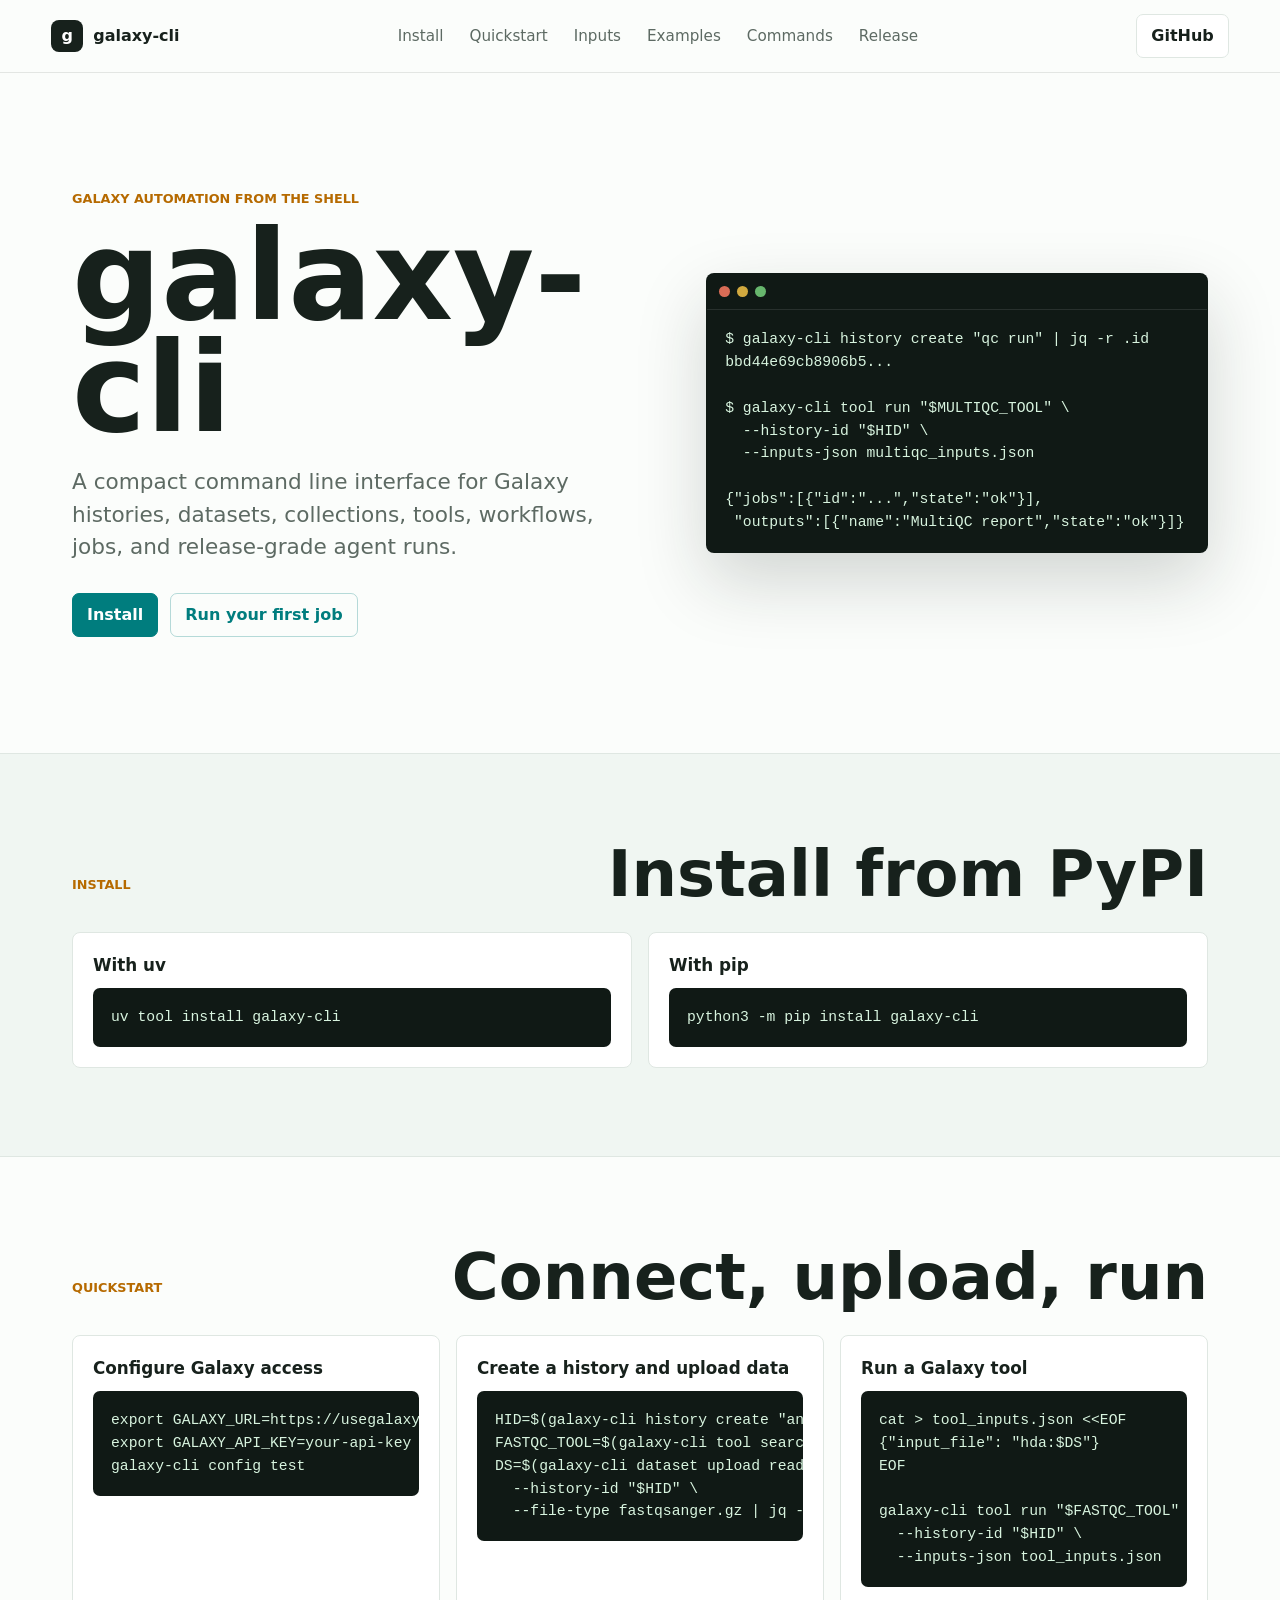
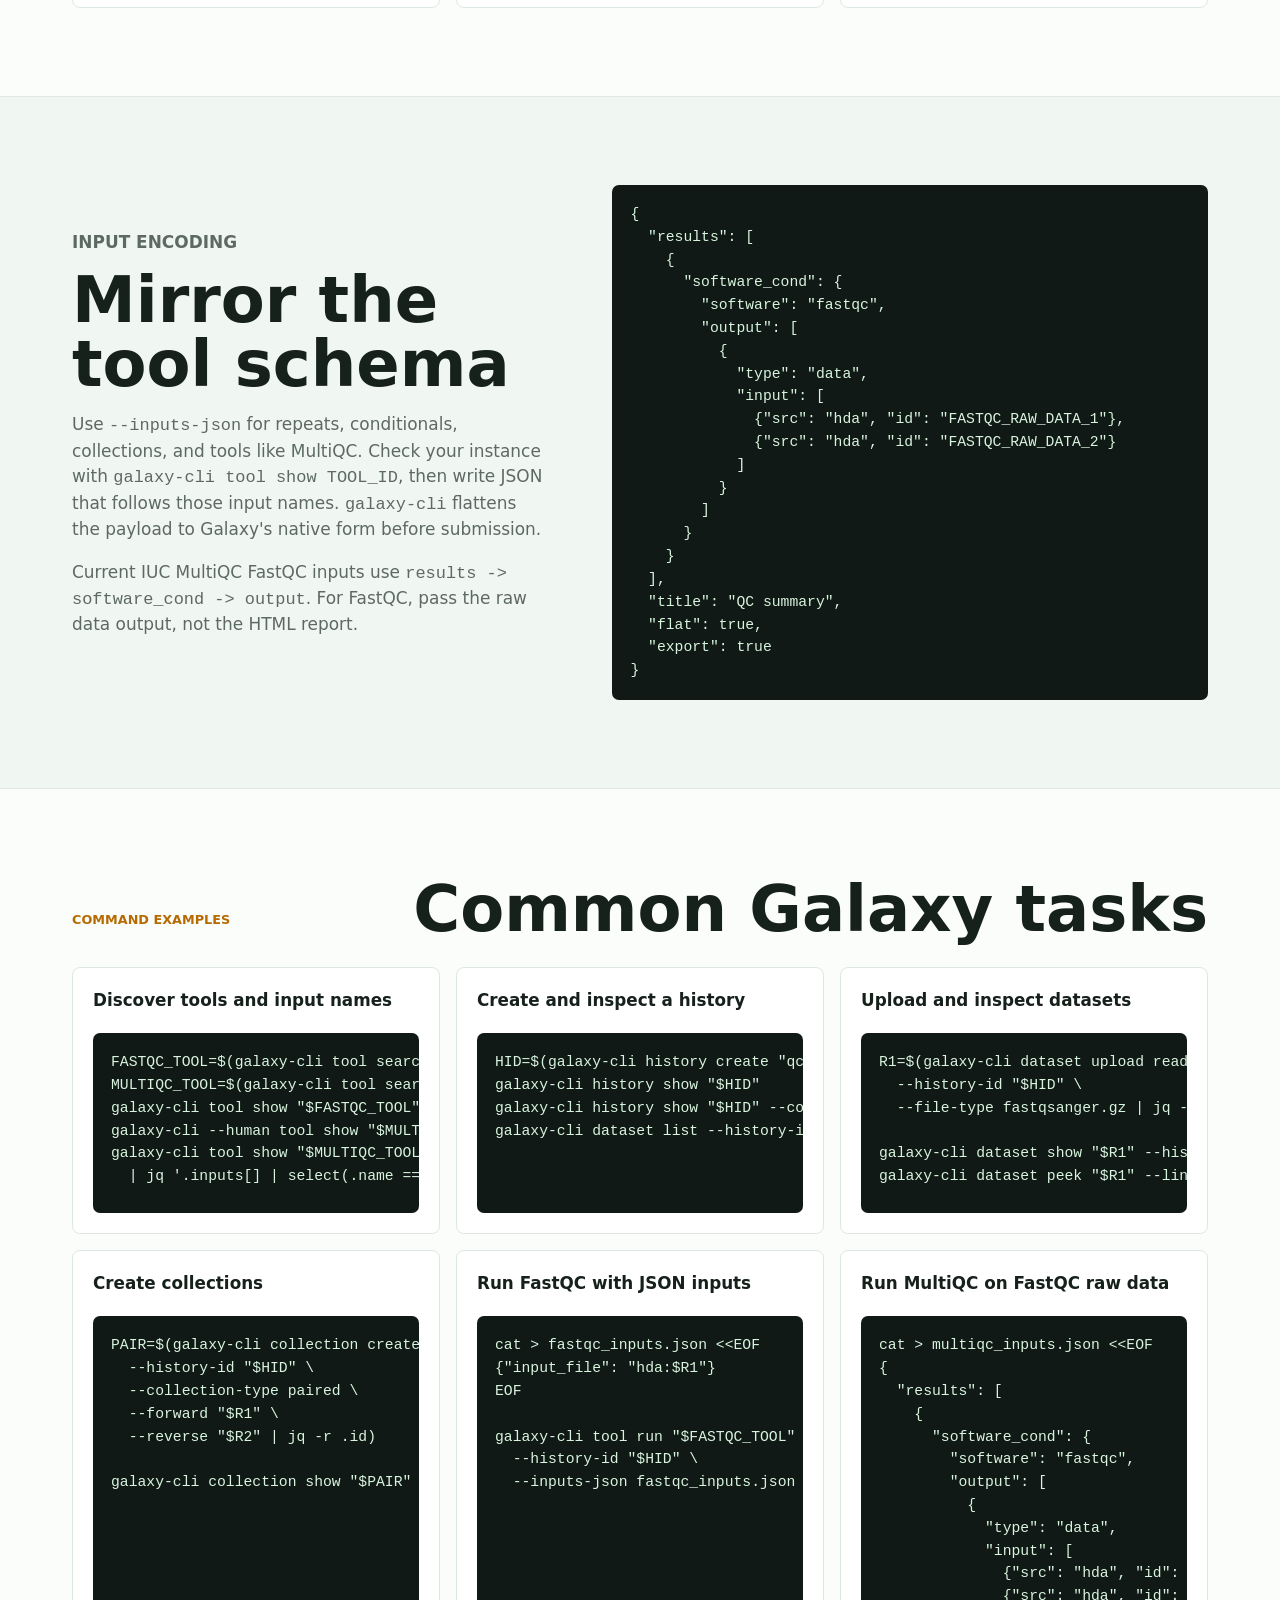
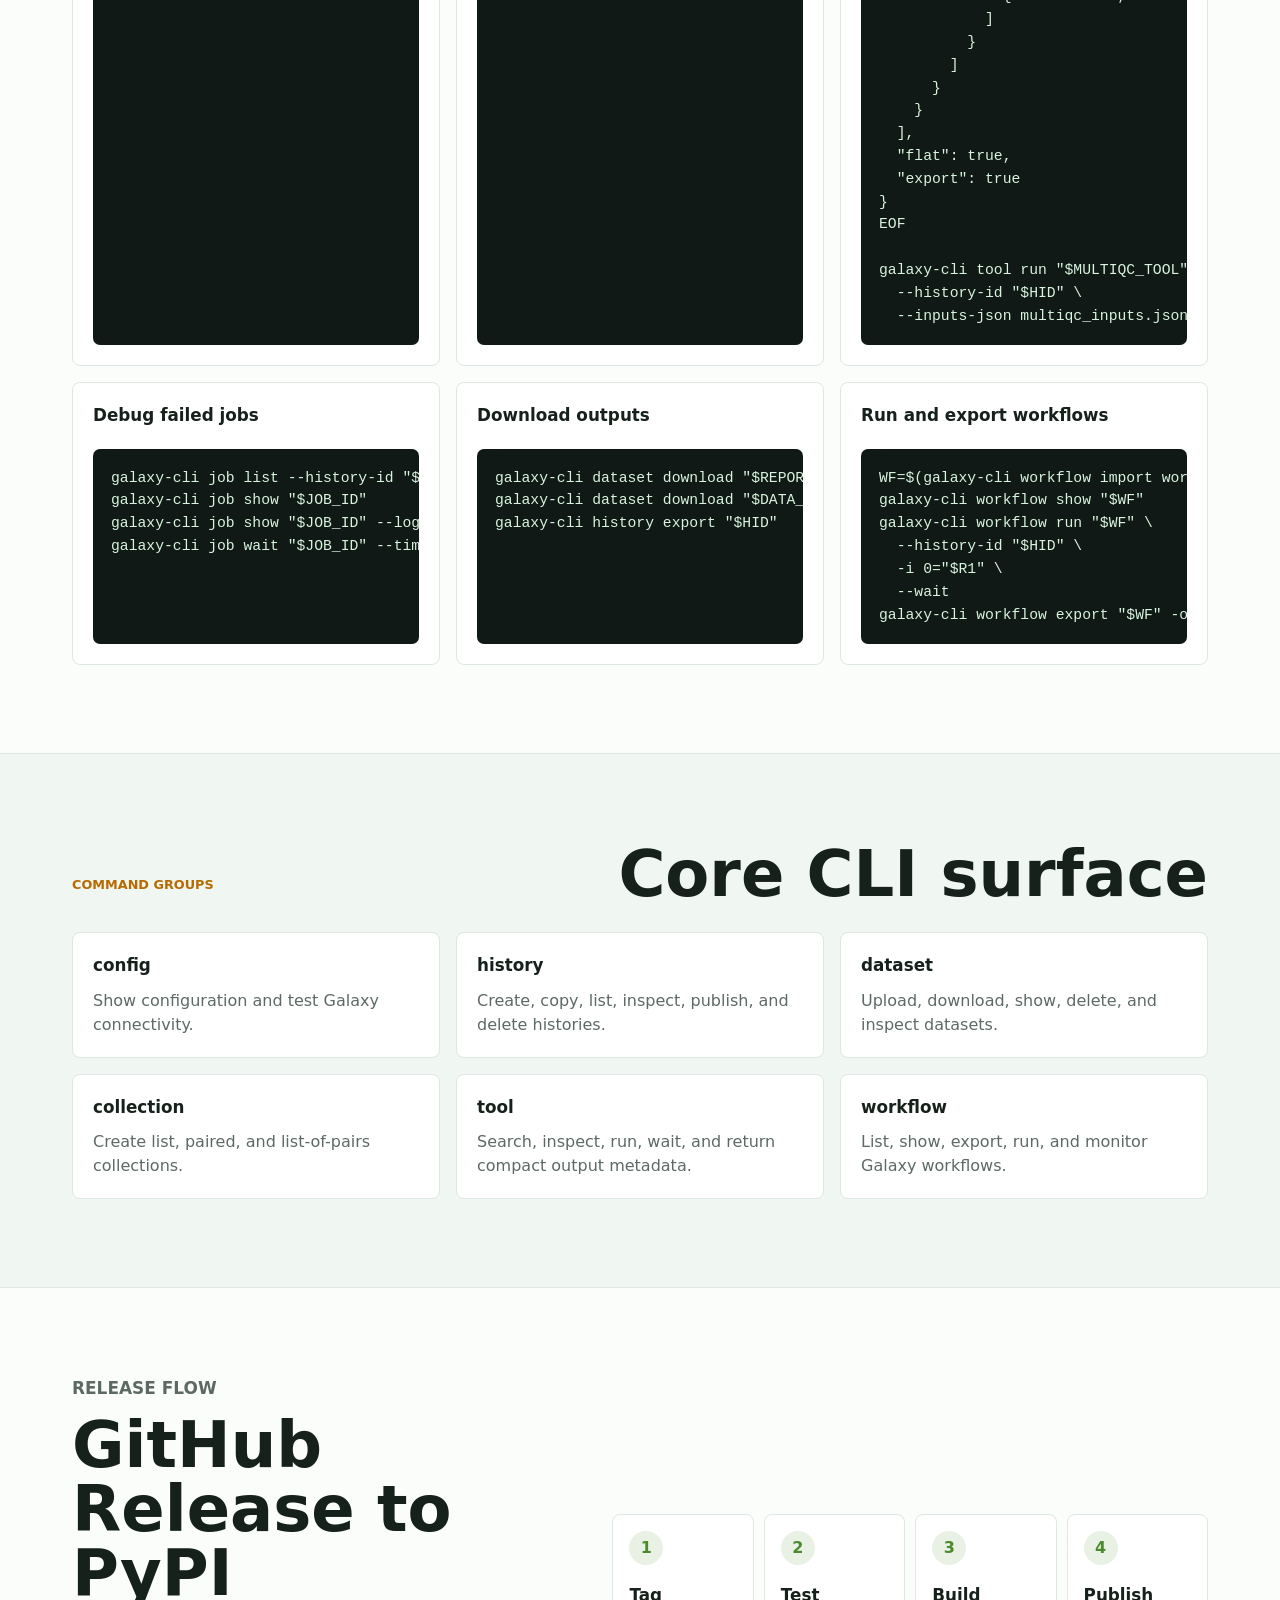
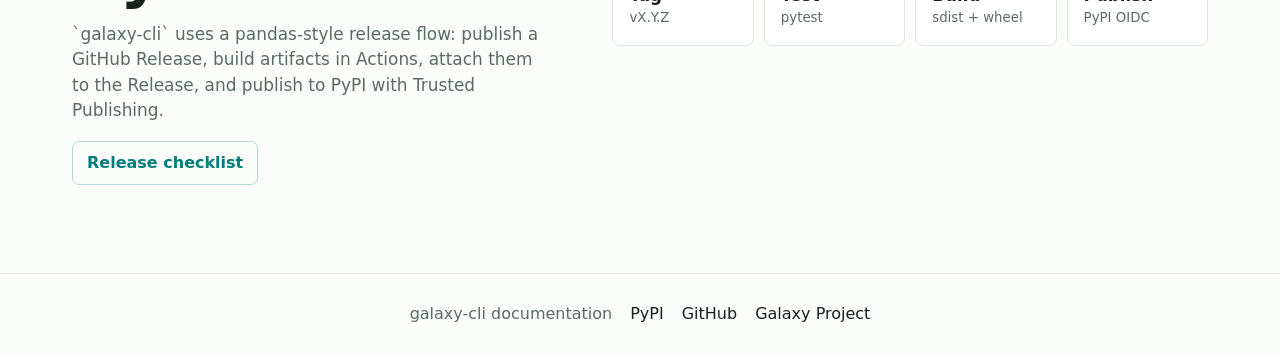
==== docs/index.html @ a47a1e60 "Clarify MultiQC inputs and expand docs examples" ====
<!doctype html>
<html lang="en">
  <head>
    <meta charset="utf-8">
    <meta name="viewport" content="width=device-width, initial-scale=1">
    <meta name="description" content="Documentation for galaxy-cli, an agent-friendly command line interface for Galaxy.">
    <title>galaxy-cli documentation</title>
    <link rel="stylesheet" href="./assets/styles.css">
  </head>
  <body>
    <header class="site-header">
      <a class="brand" href="./" aria-label="galaxy-cli documentation home">
        <span class="brand-mark" aria-hidden="true">g</span>
        <span>galaxy-cli</span>
      </a>
      <nav class="nav" aria-label="Primary navigation">
        <a href="#install">Install</a>
        <a href="#quickstart">Quickstart</a>
        <a href="#inputs">Inputs</a>
        <a href="#examples">Examples</a>
        <a href="#commands">Commands</a>
        <a href="#release">Release</a>
      </nav>
      <a class="button ghost" href="https://github.com/qchiujunhao/galaxy-cli">GitHub</a>
    </header>

    <main>
      <section class="hero">
        <div class="hero-copy">
          <p class="eyebrow">Galaxy automation from the shell</p>
          <h1>galaxy-cli</h1>
          <p class="lede">
            A compact command line interface for Galaxy histories, datasets,
            collections, tools, workflows, jobs, and release-grade agent runs.
          </p>
          <div class="actions">
            <a class="button primary" href="#install">Install</a>
            <a class="button secondary" href="#quickstart">Run your first job</a>
          </div>
        </div>

        <figure class="terminal" aria-label="Terminal showing a galaxy-cli tool run">
          <div class="terminal-bar">
            <span></span><span></span><span></span>
          </div>
          <pre><code>$ galaxy-cli history create "qc run" | jq -r .id
bbd44e69cb8906b5...

$ galaxy-cli tool run "$MULTIQC_TOOL" \
  --history-id "$HID" \
  --inputs-json multiqc_inputs.json

{"jobs":[{"id":"...","state":"ok"}],
 "outputs":[{"name":"MultiQC report","state":"ok"}]}</code></pre>
        </figure>
      </section>

      <section class="band" id="install">
        <div class="section-heading">
          <p class="eyebrow">Install</p>
          <h2>Install from PyPI</h2>
        </div>
        <div class="code-grid">
          <div>
            <h3>With uv</h3>
            <pre><code>uv tool install galaxy-cli</code></pre>
          </div>
          <div>
            <h3>With pip</h3>
            <pre><code>python3 -m pip install galaxy-cli</code></pre>
          </div>
        </div>
      </section>

      <section class="band" id="quickstart">
        <div class="section-heading">
          <p class="eyebrow">Quickstart</p>
          <h2>Connect, upload, run</h2>
        </div>
        <ol class="steps">
          <li>
            <h3>Configure Galaxy access</h3>
            <pre><code>export GALAXY_URL=https://usegalaxy.org
export GALAXY_API_KEY=your-api-key
galaxy-cli config test</code></pre>
          </li>
          <li>
            <h3>Create a history and upload data</h3>
            <pre><code>HID=$(galaxy-cli history create "analysis" | jq -r .id)
FASTQC_TOOL=$(galaxy-cli tool search fastqc | jq -r '.[0].id')
DS=$(galaxy-cli dataset upload reads.fastq.gz \
  --history-id "$HID" \
  --file-type fastqsanger.gz | jq -r .id)</code></pre>
          </li>
          <li>
            <h3>Run a Galaxy tool</h3>
            <pre><code>cat &gt; tool_inputs.json &lt;&lt;EOF
{"input_file": "hda:$DS"}
EOF

galaxy-cli tool run "$FASTQC_TOOL" \
  --history-id "$HID" \
  --inputs-json tool_inputs.json</code></pre>
          </li>
        </ol>
      </section>

      <section class="band split" id="inputs">
        <div>
          <p class="eyebrow">Input encoding</p>
          <h2>Mirror the tool schema</h2>
          <p>
            Use <code>--inputs-json</code> for repeats, conditionals,
            collections, and tools like MultiQC. Check your instance with
            <code>galaxy-cli tool show TOOL_ID</code>, then write JSON that
            follows those input names. <code>galaxy-cli</code> flattens the
            payload to Galaxy's native form before submission.
          </p>
          <p>
            Current IUC MultiQC FastQC inputs use
            <code>results -> software_cond -> output</code>. For FastQC, pass
            the raw data output, not the HTML report.
          </p>
        </div>
        <pre><code>{
  "results": [
    {
      "software_cond": {
        "software": "fastqc",
        "output": [
          {
            "type": "data",
            "input": [
              {"src": "hda", "id": "FASTQC_RAW_DATA_1"},
              {"src": "hda", "id": "FASTQC_RAW_DATA_2"}
            ]
          }
        ]
      }
    }
  ],
  "title": "QC summary",
  "flat": true,
  "export": true
}</code></pre>
      </section>

      <section class="band" id="examples">
        <div class="section-heading">
          <p class="eyebrow">Command examples</p>
          <h2>Common Galaxy tasks</h2>
        </div>
        <div class="examples-grid">
          <article>
            <h3>Discover tools and input names</h3>
            <pre><code>FASTQC_TOOL=$(galaxy-cli tool search fastqc | jq -r '.[0].id')
MULTIQC_TOOL=$(galaxy-cli tool search multiqc | jq -r '.[0].id')
galaxy-cli tool show "$FASTQC_TOOL"
galaxy-cli --human tool show "$MULTIQC_TOOL"
galaxy-cli tool show "$MULTIQC_TOOL" \
  | jq '.inputs[] | select(.name == "results")'</code></pre>
          </article>
          <article>
            <h3>Create and inspect a history</h3>
            <pre><code>HID=$(galaxy-cli history create "qc $(date +%F)" | jq -r .id)
galaxy-cli history show "$HID"
galaxy-cli history show "$HID" --contents
galaxy-cli dataset list --history-id "$HID"</code></pre>
          </article>
          <article>
            <h3>Upload and inspect datasets</h3>
            <pre><code>R1=$(galaxy-cli dataset upload reads_R1.fastq.gz \
  --history-id "$HID" \
  --file-type fastqsanger.gz | jq -r .id)

galaxy-cli dataset show "$R1" --history-id "$HID"
galaxy-cli dataset peek "$R1" --lines 5</code></pre>
          </article>
          <article>
            <h3>Create collections</h3>
            <pre><code>PAIR=$(galaxy-cli collection create sampleA \
  --history-id "$HID" \
  --collection-type paired \
  --forward "$R1" \
  --reverse "$R2" | jq -r .id)

galaxy-cli collection show "$PAIR"</code></pre>
          </article>
          <article>
            <h3>Run FastQC with JSON inputs</h3>
            <pre><code>cat &gt; fastqc_inputs.json &lt;&lt;EOF
{"input_file": "hda:$R1"}
EOF

galaxy-cli tool run "$FASTQC_TOOL" \
  --history-id "$HID" \
  --inputs-json fastqc_inputs.json</code></pre>
          </article>
          <article>
            <h3>Run MultiQC on FastQC raw data</h3>
            <pre><code>cat &gt; multiqc_inputs.json &lt;&lt;EOF
{
  "results": [
    {
      "software_cond": {
        "software": "fastqc",
        "output": [
          {
            "type": "data",
            "input": [
              {"src": "hda", "id": "$FASTQC_DATA_1"},
              {"src": "hda", "id": "$FASTQC_DATA_2"}
            ]
          }
        ]
      }
    }
  ],
  "flat": true,
  "export": true
}
EOF

galaxy-cli tool run "$MULTIQC_TOOL" \
  --history-id "$HID" \
  --inputs-json multiqc_inputs.json</code></pre>
          </article>
          <article>
            <h3>Debug failed jobs</h3>
            <pre><code>galaxy-cli job list --history-id "$HID" --state error
galaxy-cli job show "$JOB_ID"
galaxy-cli job show "$JOB_ID" --logs
galaxy-cli job wait "$JOB_ID" --timeout 1800</code></pre>
          </article>
          <article>
            <h3>Download outputs</h3>
            <pre><code>galaxy-cli dataset download "$REPORT_ID" multiqc_report.html
galaxy-cli dataset download "$DATA_ZIP_ID" multiqc_data.zip
galaxy-cli history export "$HID"</code></pre>
          </article>
          <article>
            <h3>Run and export workflows</h3>
            <pre><code>WF=$(galaxy-cli workflow import workflow.ga | jq -r .id)
galaxy-cli workflow show "$WF"
galaxy-cli workflow run "$WF" \
  --history-id "$HID" \
  -i 0="$R1" \
  --wait
galaxy-cli workflow export "$WF" -o workflow.ga</code></pre>
          </article>
        </div>
      </section>

      <section class="band" id="commands">
        <div class="section-heading">
          <p class="eyebrow">Command groups</p>
          <h2>Core CLI surface</h2>
        </div>
        <div class="command-grid">
          <article>
            <h3>config</h3>
            <p>Show configuration and test Galaxy connectivity.</p>
          </article>
          <article>
            <h3>history</h3>
            <p>Create, copy, list, inspect, publish, and delete histories.</p>
          </article>
          <article>
            <h3>dataset</h3>
            <p>Upload, download, show, delete, and inspect datasets.</p>
          </article>
          <article>
            <h3>collection</h3>
            <p>Create list, paired, and list-of-pairs collections.</p>
          </article>
          <article>
            <h3>tool</h3>
            <p>Search, inspect, run, wait, and return compact output metadata.</p>
          </article>
          <article>
            <h3>workflow</h3>
            <p>List, show, export, run, and monitor Galaxy workflows.</p>
          </article>
        </div>
      </section>

      <section class="band split" id="release">
        <div>
          <p class="eyebrow">Release flow</p>
          <h2>GitHub Release to PyPI</h2>
          <p>
            `galaxy-cli` uses a pandas-style release flow: publish a GitHub
            Release, build artifacts in Actions, attach them to the Release,
            and publish to PyPI with Trusted Publishing.
          </p>
          <a class="button secondary" href="https://github.com/qchiujunhao/galaxy-cli/blob/main/RELEASE.md">Release checklist</a>
        </div>
        <div class="pipeline" aria-label="Release pipeline">
          <div><span>1</span><strong>Tag</strong><small>vX.Y.Z</small></div>
          <div><span>2</span><strong>Test</strong><small>pytest</small></div>
          <div><span>3</span><strong>Build</strong><small>sdist + wheel</small></div>
          <div><span>4</span><strong>Publish</strong><small>PyPI OIDC</small></div>
        </div>
      </section>
    </main>

    <footer class="site-footer">
      <span>galaxy-cli documentation</span>
      <a href="https://pypi.org/project/galaxy-cli/">PyPI</a>
      <a href="https://github.com/qchiujunhao/galaxy-cli">GitHub</a>
      <a href="https://galaxyproject.org/">Galaxy Project</a>
    </footer>
  </body>
</html>
---- docs/assets/styles.css ----
:root {
  color-scheme: light;
  --ink: #17211c;
  --muted: #5d6a63;
  --line: #dfe7e2;
  --paper: #fbfdfb;
  --band: #f0f6f2;
  --teal: #007d7e;
  --green: #4c8a2f;
  --amber: #b66a00;
  --code: #101915;
}

* {
  box-sizing: border-box;
}

html {
  scroll-behavior: smooth;
}

body {
  margin: 0;
  background: var(--paper);
  color: var(--ink);
  font-family: ui-sans-serif, system-ui, -apple-system, BlinkMacSystemFont, "Segoe UI", sans-serif;
  line-height: 1.5;
}

a {
  color: inherit;
}

.site-header {
  position: sticky;
  top: 0;
  z-index: 10;
  display: flex;
  align-items: center;
  gap: 24px;
  padding: 14px clamp(18px, 4vw, 56px);
  border-bottom: 1px solid rgba(23, 33, 28, 0.1);
  background: rgba(251, 253, 251, 0.94);
  backdrop-filter: blur(12px);
}

.brand {
  display: inline-flex;
  align-items: center;
  gap: 10px;
  font-weight: 750;
  text-decoration: none;
}

.brand-mark {
  display: grid;
  width: 32px;
  height: 32px;
  place-items: center;
  border-radius: 8px;
  background: var(--ink);
  color: #ffffff;
  font-weight: 800;
}

.nav {
  display: flex;
  flex: 1;
  justify-content: center;
  gap: 6px;
}

.nav a {
  padding: 8px 10px;
  border-radius: 6px;
  color: var(--muted);
  font-size: 0.95rem;
  text-decoration: none;
}

.nav a:hover {
  background: var(--band);
  color: var(--ink);
}

.button {
  display: inline-flex;
  min-height: 40px;
  align-items: center;
  justify-content: center;
  padding: 9px 14px;
  border: 1px solid var(--line);
  border-radius: 7px;
  font-weight: 700;
  text-decoration: none;
}

.button.primary {
  border-color: var(--teal);
  background: var(--teal);
  color: #ffffff;
}

.button.secondary {
  border-color: rgba(0, 125, 126, 0.28);
  color: var(--teal);
}

.button.ghost {
  background: #ffffff;
}

.hero {
  display: grid;
  grid-template-columns: minmax(0, 1fr) minmax(360px, 0.88fr);
  gap: clamp(28px, 5vw, 72px);
  min-height: min(680px, calc(100vh - 64px));
  align-items: center;
  padding: clamp(48px, 8vw, 108px) clamp(18px, 6vw, 72px);
}

.hero-copy {
  max-width: 760px;
}

.eyebrow {
  margin: 0 0 12px;
  color: var(--amber);
  font-size: 0.8rem;
  font-weight: 800;
  letter-spacing: 0;
  text-transform: uppercase;
}

h1,
h2,
h3,
p {
  overflow-wrap: anywhere;
}

h1 {
  margin: 0;
  font-size: clamp(3.6rem, 12vw, 7.8rem);
  line-height: 0.9;
  letter-spacing: 0;
}

h2 {
  margin: 0;
  font-size: clamp(2rem, 5vw, 4rem);
  line-height: 1;
  letter-spacing: 0;
}

h3 {
  margin: 0 0 10px;
  font-size: 1.05rem;
}

.lede {
  max-width: 660px;
  margin: 22px 0 0;
  color: var(--muted);
  font-size: clamp(1.08rem, 2vw, 1.35rem);
}

.actions {
  display: flex;
  flex-wrap: wrap;
  gap: 12px;
  margin-top: 30px;
}

.terminal {
  margin: 0;
  overflow: hidden;
  border: 1px solid rgba(16, 25, 21, 0.18);
  border-radius: 8px;
  background: var(--code);
  box-shadow: 0 28px 70px rgba(23, 33, 28, 0.18);
}

.terminal-bar {
  display: flex;
  gap: 7px;
  padding: 12px;
  border-bottom: 1px solid rgba(255, 255, 255, 0.1);
}

.terminal-bar span {
  width: 11px;
  height: 11px;
  border-radius: 999px;
  background: #d96c56;
}

.terminal-bar span:nth-child(2) {
  background: #d2a93f;
}

.terminal-bar span:nth-child(3) {
  background: #67b66d;
}

pre {
  margin: 0;
  overflow-x: auto;
  padding: 18px;
  background: var(--code);
  color: #d8f4df;
  font-size: 0.92rem;
  line-height: 1.55;
}

code {
  font-family: ui-monospace, SFMono-Regular, Menlo, Consolas, monospace;
}

.band {
  padding: clamp(50px, 7vw, 88px) clamp(18px, 6vw, 72px);
  border-top: 1px solid var(--line);
}

.band:nth-of-type(even) {
  background: var(--band);
}

.section-heading {
  display: flex;
  align-items: end;
  justify-content: space-between;
  gap: 24px;
  margin-bottom: 26px;
}

.code-grid,
.command-grid,
.examples-grid {
  display: grid;
  grid-template-columns: repeat(2, minmax(0, 1fr));
  gap: 16px;
}

.code-grid > div,
.command-grid article,
.examples-grid article,
.steps li {
  border: 1px solid var(--line);
  border-radius: 8px;
  background: #ffffff;
  padding: 20px;
}

.steps {
  display: grid;
  grid-template-columns: repeat(3, minmax(0, 1fr));
  gap: 16px;
  margin: 0;
  padding: 0;
  list-style: none;
}

.steps pre,
.code-grid pre,
.examples-grid pre,
.split pre {
  border-radius: 7px;
}

.split {
  display: grid;
  grid-template-columns: minmax(0, 0.8fr) minmax(360px, 1fr);
  gap: clamp(24px, 5vw, 64px);
  align-items: center;
}

.split p {
  max-width: 560px;
  color: var(--muted);
  font-size: 1.06rem;
}

.command-grid {
  grid-template-columns: repeat(3, minmax(0, 1fr));
}

.command-grid p {
  margin: 0;
  color: var(--muted);
}

.examples-grid {
  grid-template-columns: repeat(3, minmax(0, 1fr));
}

.examples-grid article {
  display: flex;
  min-width: 0;
  flex-direction: column;
  gap: 10px;
}

.examples-grid pre {
  flex: 1;
  min-height: 180px;
}

.pipeline {
  display: grid;
  grid-template-columns: repeat(4, minmax(0, 1fr));
  gap: 10px;
}

.pipeline div {
  min-height: 132px;
  border: 1px solid var(--line);
  border-radius: 8px;
  background: #ffffff;
  padding: 16px;
}

.pipeline span {
  display: grid;
  width: 34px;
  height: 34px;
  place-items: center;
  border-radius: 999px;
  background: rgba(76, 138, 47, 0.12);
  color: var(--green);
  font-weight: 800;
}

.pipeline strong,
.pipeline small {
  display: block;
}

.pipeline strong {
  margin-top: 18px;
  font-size: 1.05rem;
}

.pipeline small {
  color: var(--muted);
}

.site-footer {
  display: flex;
  flex-wrap: wrap;
  gap: 18px;
  justify-content: center;
  padding: 28px clamp(18px, 6vw, 72px);
  border-top: 1px solid var(--line);
  color: var(--muted);
}

.site-footer a {
  color: var(--ink);
  text-decoration: none;
}

.not-found {
  display: grid;
  min-height: 100vh;
  place-content: center;
  padding: 24px;
  text-align: center;
}

.not-found h1 {
  font-size: clamp(2.5rem, 8vw, 5rem);
}

@media (max-width: 920px) {
  .site-header {
    align-items: flex-start;
    flex-direction: column;
    gap: 12px;
  }

  .nav {
    justify-content: flex-start;
    flex-wrap: wrap;
  }

  .hero,
  .split,
  .steps,
  .command-grid,
  .examples-grid,
  .pipeline {
    grid-template-columns: 1fr;
  }

  .code-grid {
    grid-template-columns: 1fr;
  }

  .hero {
    min-height: auto;
  }
}

@media (max-width: 520px) {
  .site-header {
    position: static;
  }

  h1 {
    font-size: 3.35rem;
  }

  pre {
    font-size: 0.82rem;
  }
}
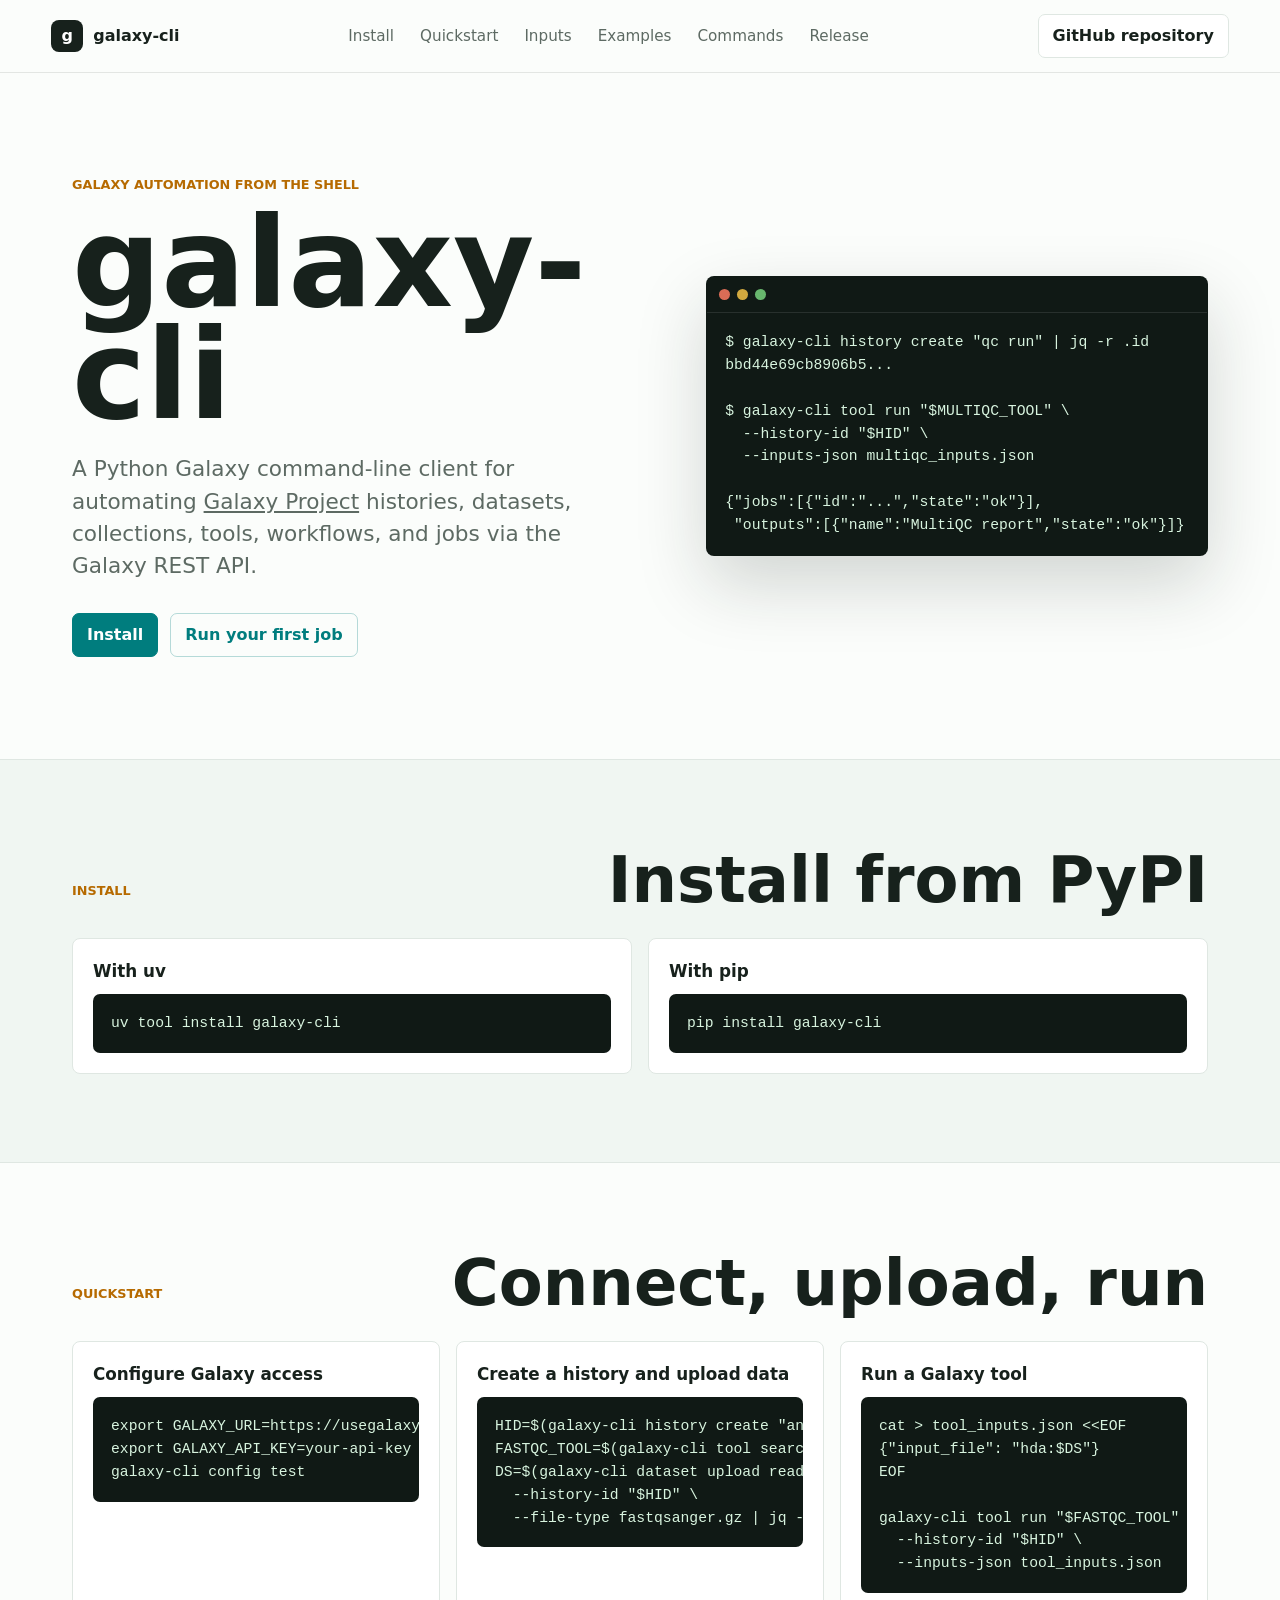
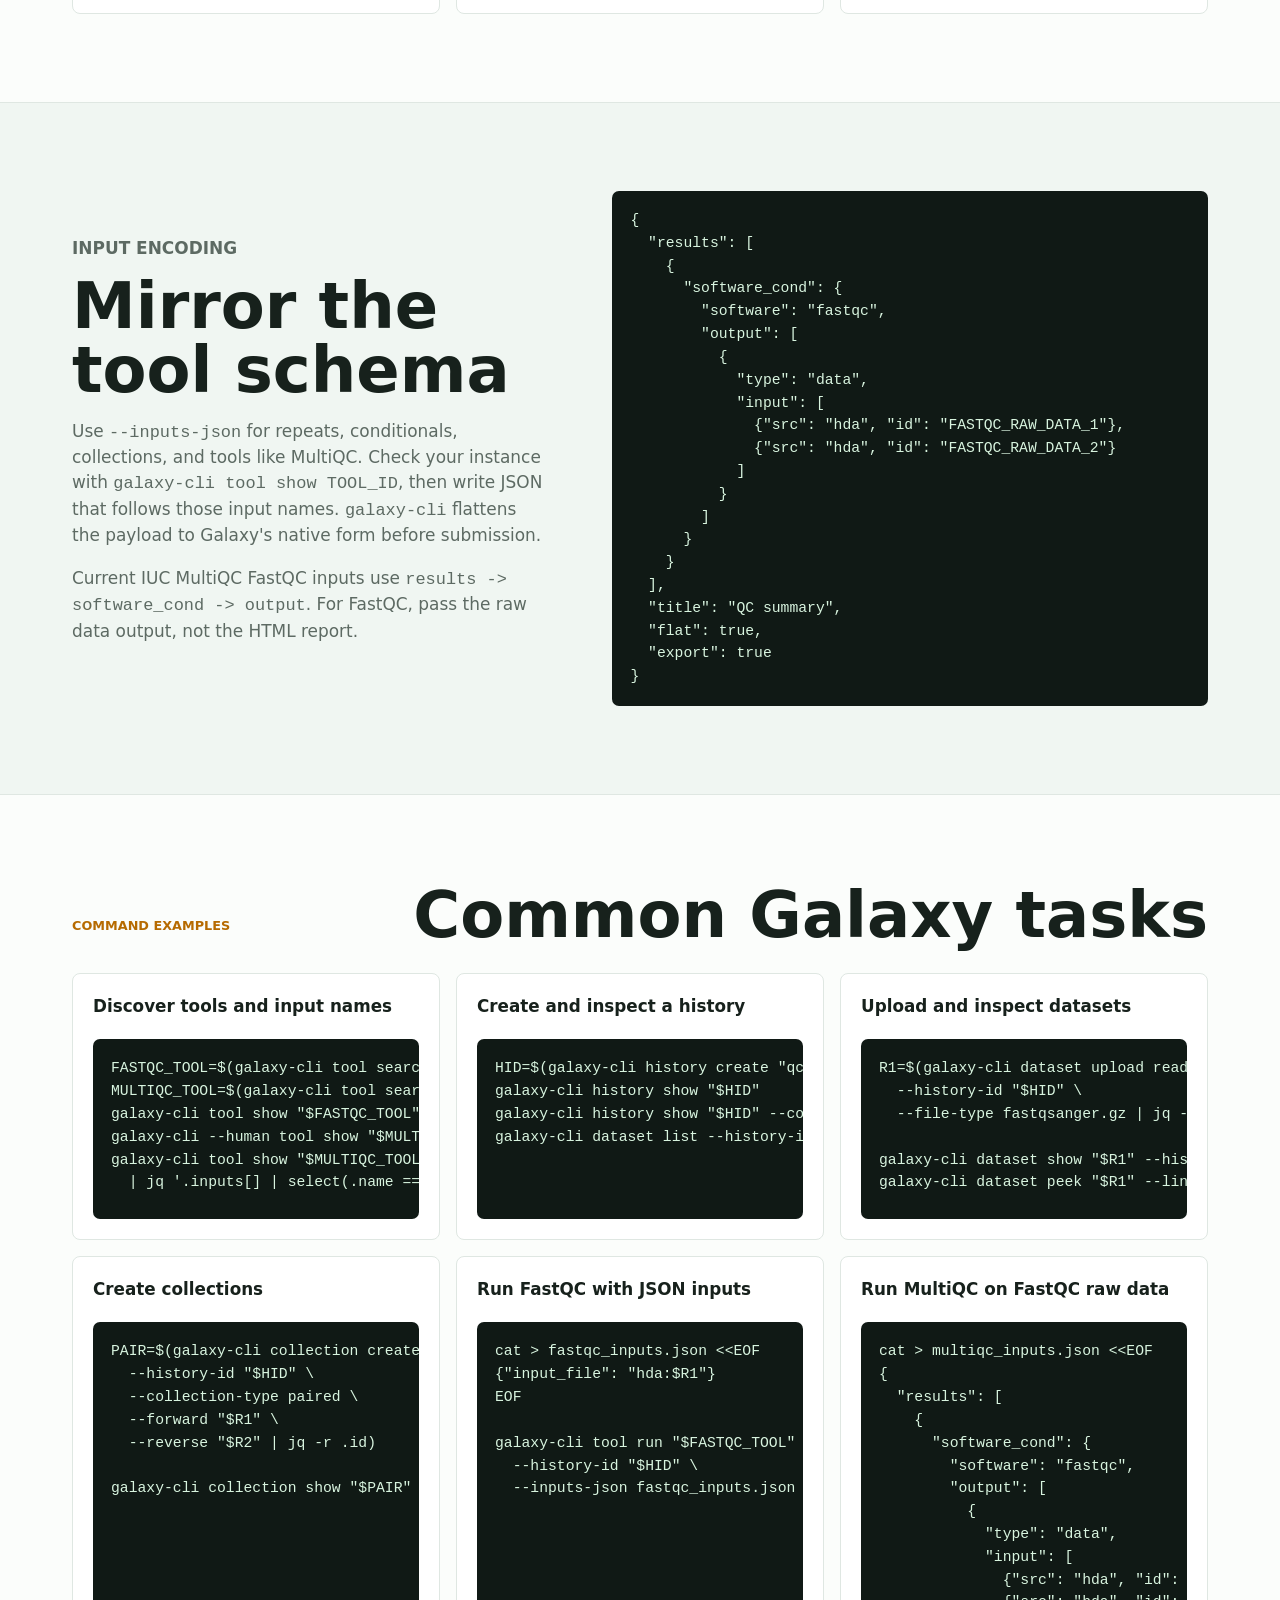
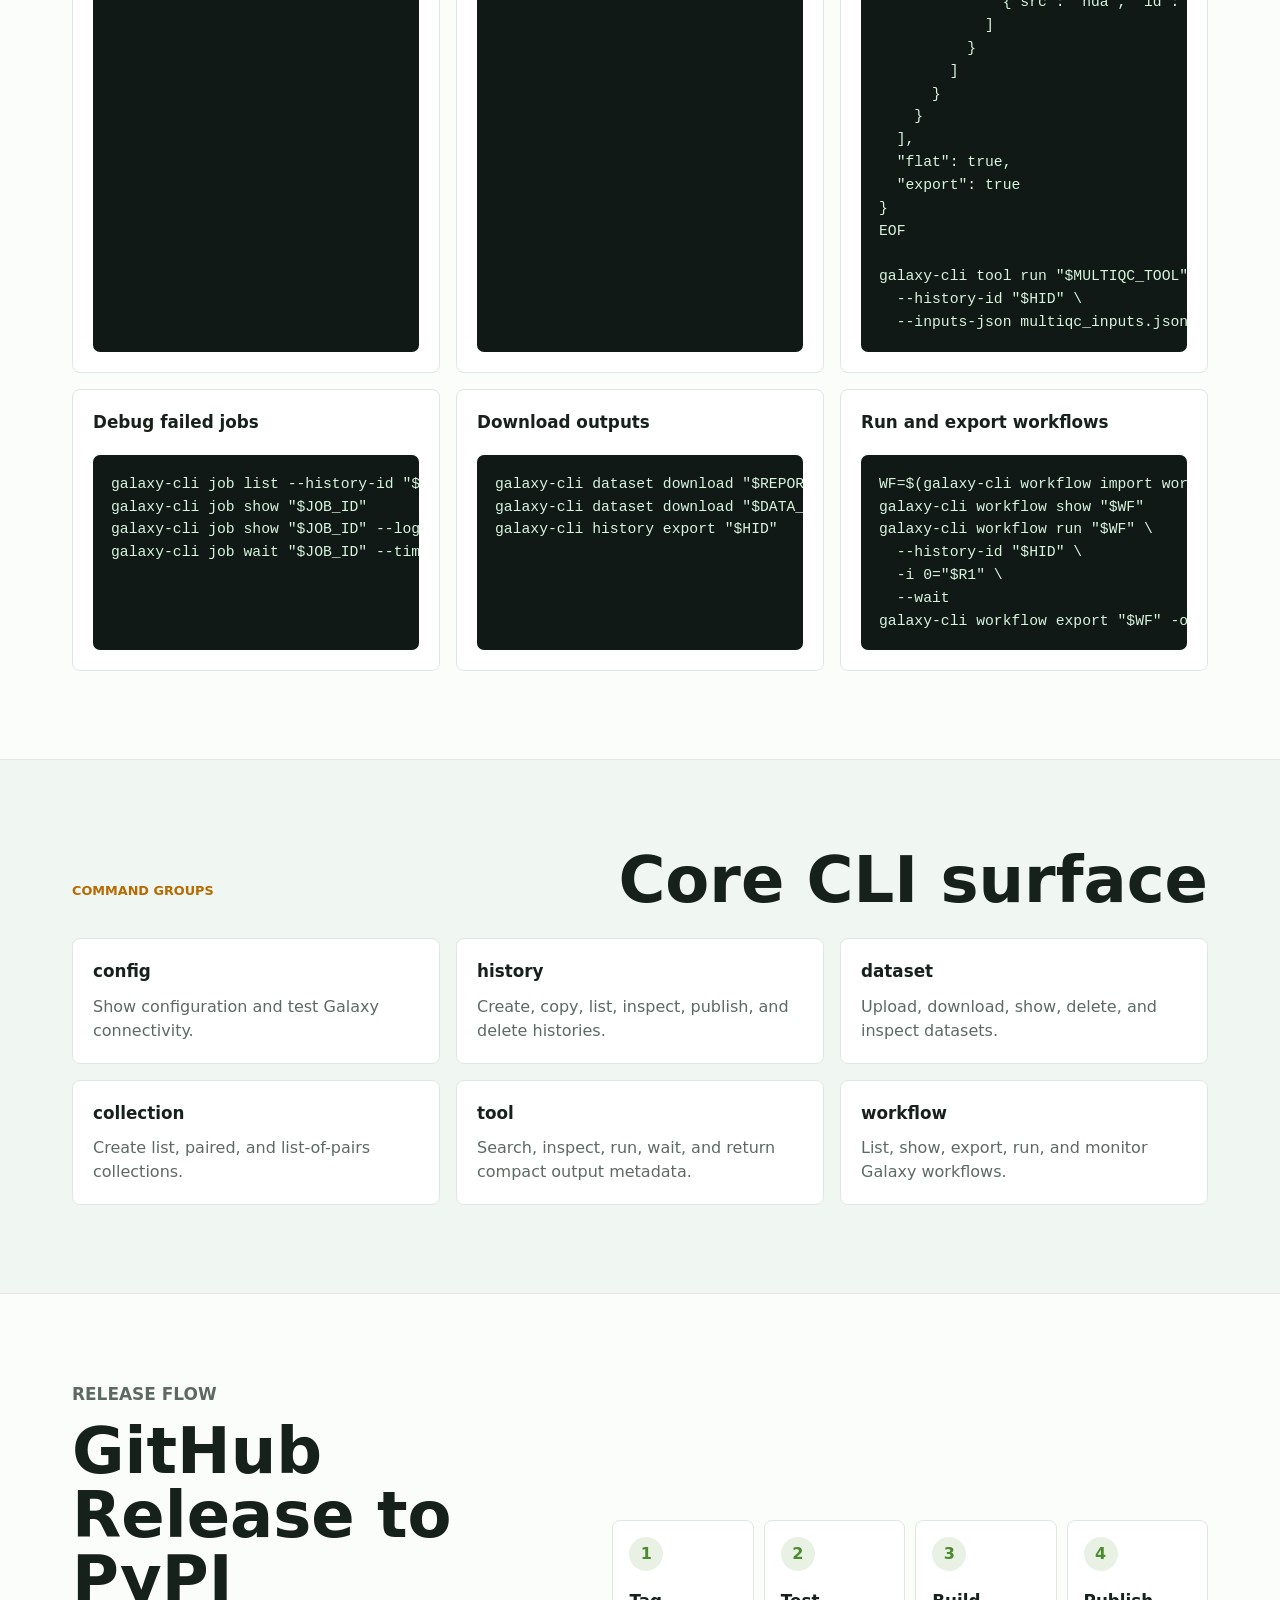
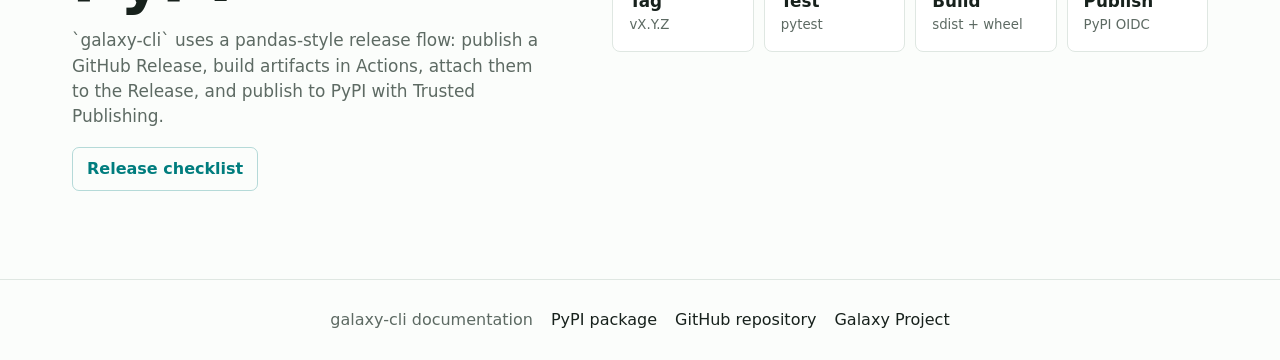
==== commit 684a240c: "Improve project discoverability metadata" ====
--- a/docs/index.html
+++ b/docs/index.html
@@ -3,8 +3,23 @@
   <head>
     <meta charset="utf-8">
     <meta name="viewport" content="width=device-width, initial-scale=1">
-    <meta name="description" content="Documentation for galaxy-cli, an agent-friendly command line interface for Galaxy.">
-    <title>galaxy-cli documentation</title>
+    <meta name="description" content="galaxy-cli is a Python CLI for automating Galaxy bioinformatics histories, datasets, tools, workflows, and jobs from the shell. Install with pip or uv.">
+    <title>galaxy-cli: Galaxy bioinformatics command-line client</title>
+    <link rel="canonical" href="https://qchiujunhao.github.io/galaxy-cli/">
+    <script type="application/ld+json">
+{
+  "@context": "https://schema.org",
+  "@type": "SoftwareSourceCode",
+  "name": "galaxy-cli",
+  "description": "Python command-line client for automating the Galaxy bioinformatics platform via the Galaxy REST API.",
+  "programmingLanguage": "Python",
+  "runtimePlatform": "Python 3.9+",
+  "codeRepository": "https://github.com/qchiujunhao/galaxy-cli",
+  "downloadUrl": "https://pypi.org/project/galaxy-cli/",
+  "license": "https://opensource.org/license/mit",
+  "applicationCategory": "Bioinformatics software"
+}
+    </script>
     <link rel="stylesheet" href="./assets/styles.css">
   </head>
   <body>
@@ -21,7 +36,7 @@
         <a href="#commands">Commands</a>
         <a href="#release">Release</a>
       </nav>
-      <a class="button ghost" href="https://github.com/qchiujunhao/galaxy-cli">GitHub</a>
+      <a class="button ghost" href="https://github.com/qchiujunhao/galaxy-cli">GitHub repository</a>
     </header>
 
     <main>
@@ -30,8 +45,10 @@
           <p class="eyebrow">Galaxy automation from the shell</p>
           <h1>galaxy-cli</h1>
           <p class="lede">
-            A compact command line interface for Galaxy histories, datasets,
-            collections, tools, workflows, jobs, and release-grade agent runs.
+            A Python Galaxy command-line client for automating
+            <a href="https://galaxyproject.org/">Galaxy Project</a> histories,
+            datasets, collections, tools, workflows, and jobs via the Galaxy
+            REST API.
           </p>
           <div class="actions">
             <a class="button primary" href="#install">Install</a>
@@ -67,7 +84,7 @@
           </div>
           <div>
             <h3>With pip</h3>
-            <pre><code>python3 -m pip install galaxy-cli</code></pre>
+            <pre><code>pip install galaxy-cli</code></pre>
           </div>
         </div>
       </section>
@@ -306,8 +323,8 @@
 
     <footer class="site-footer">
       <span>galaxy-cli documentation</span>
-      <a href="https://pypi.org/project/galaxy-cli/">PyPI</a>
-      <a href="https://github.com/qchiujunhao/galaxy-cli">GitHub</a>
+      <a href="https://pypi.org/project/galaxy-cli/">PyPI package</a>
+      <a href="https://github.com/qchiujunhao/galaxy-cli">GitHub repository</a>
       <a href="https://galaxyproject.org/">Galaxy Project</a>
     </footer>
   </body>
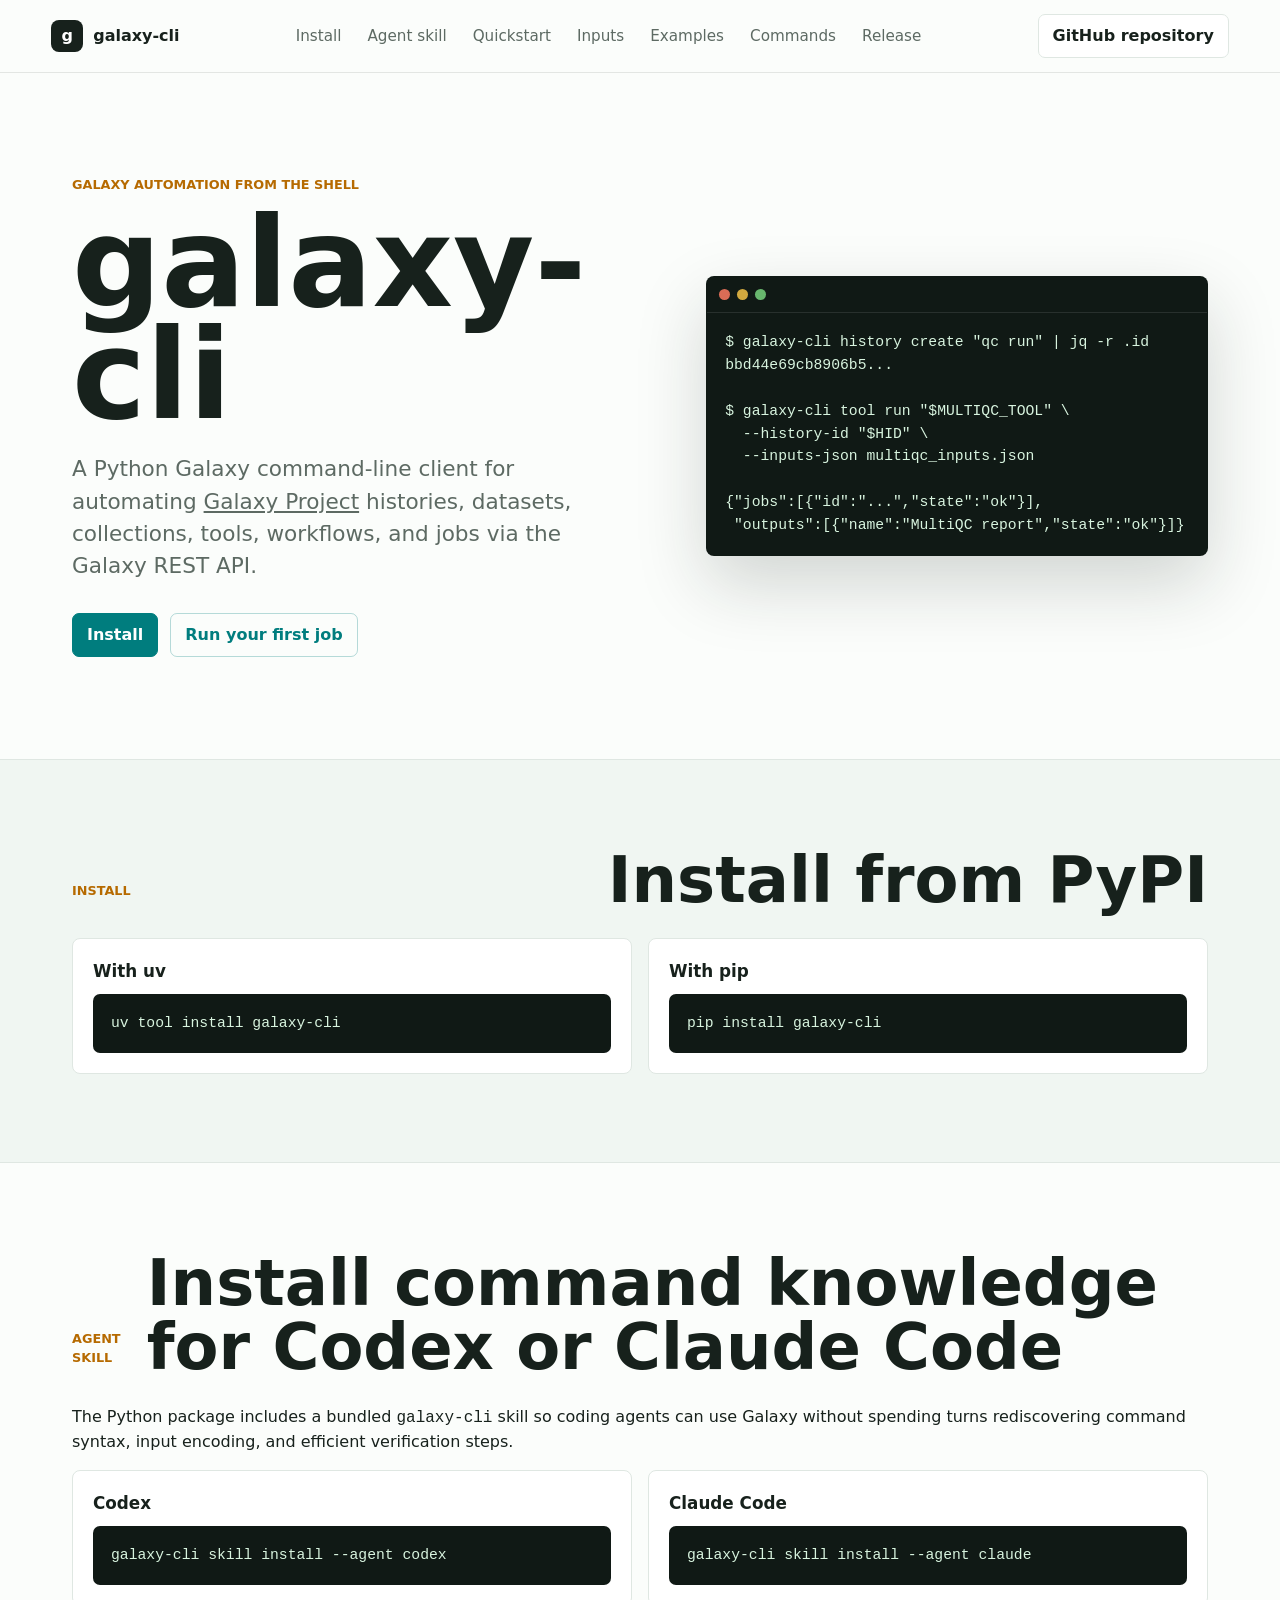
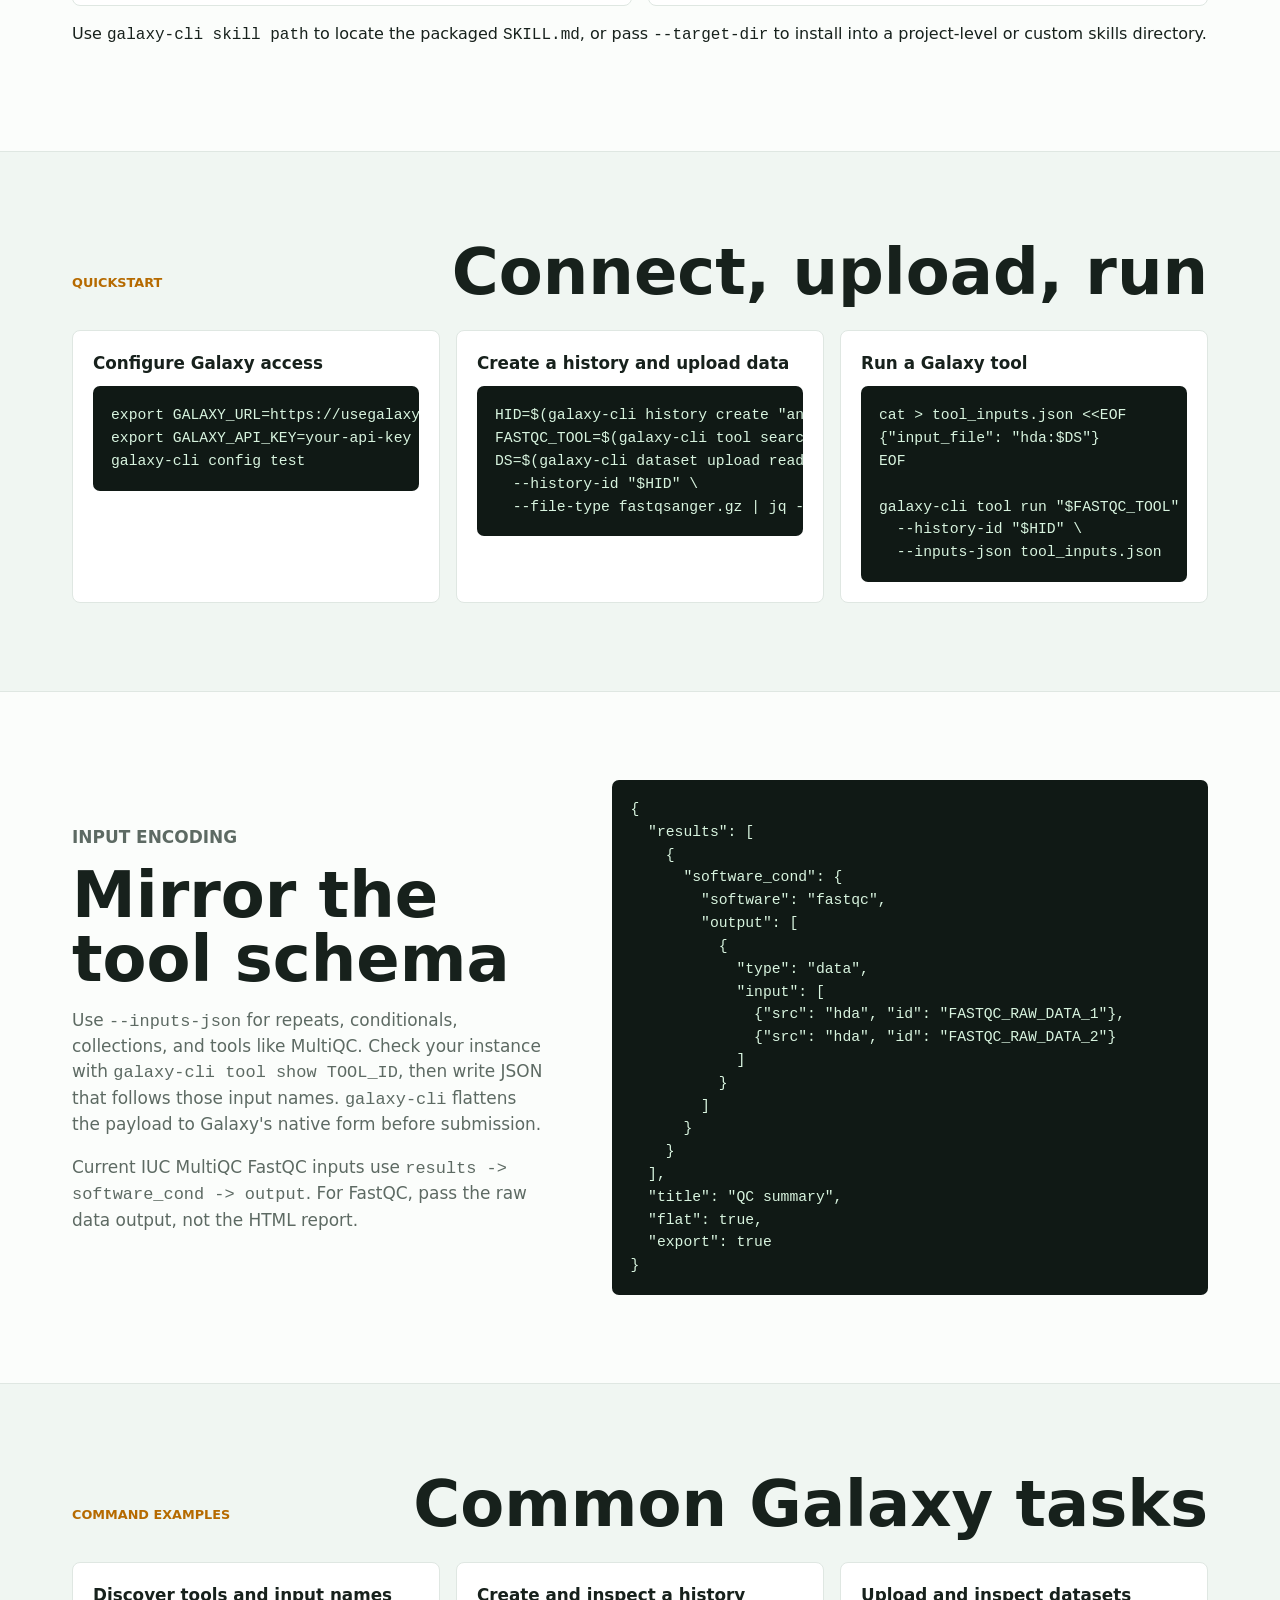
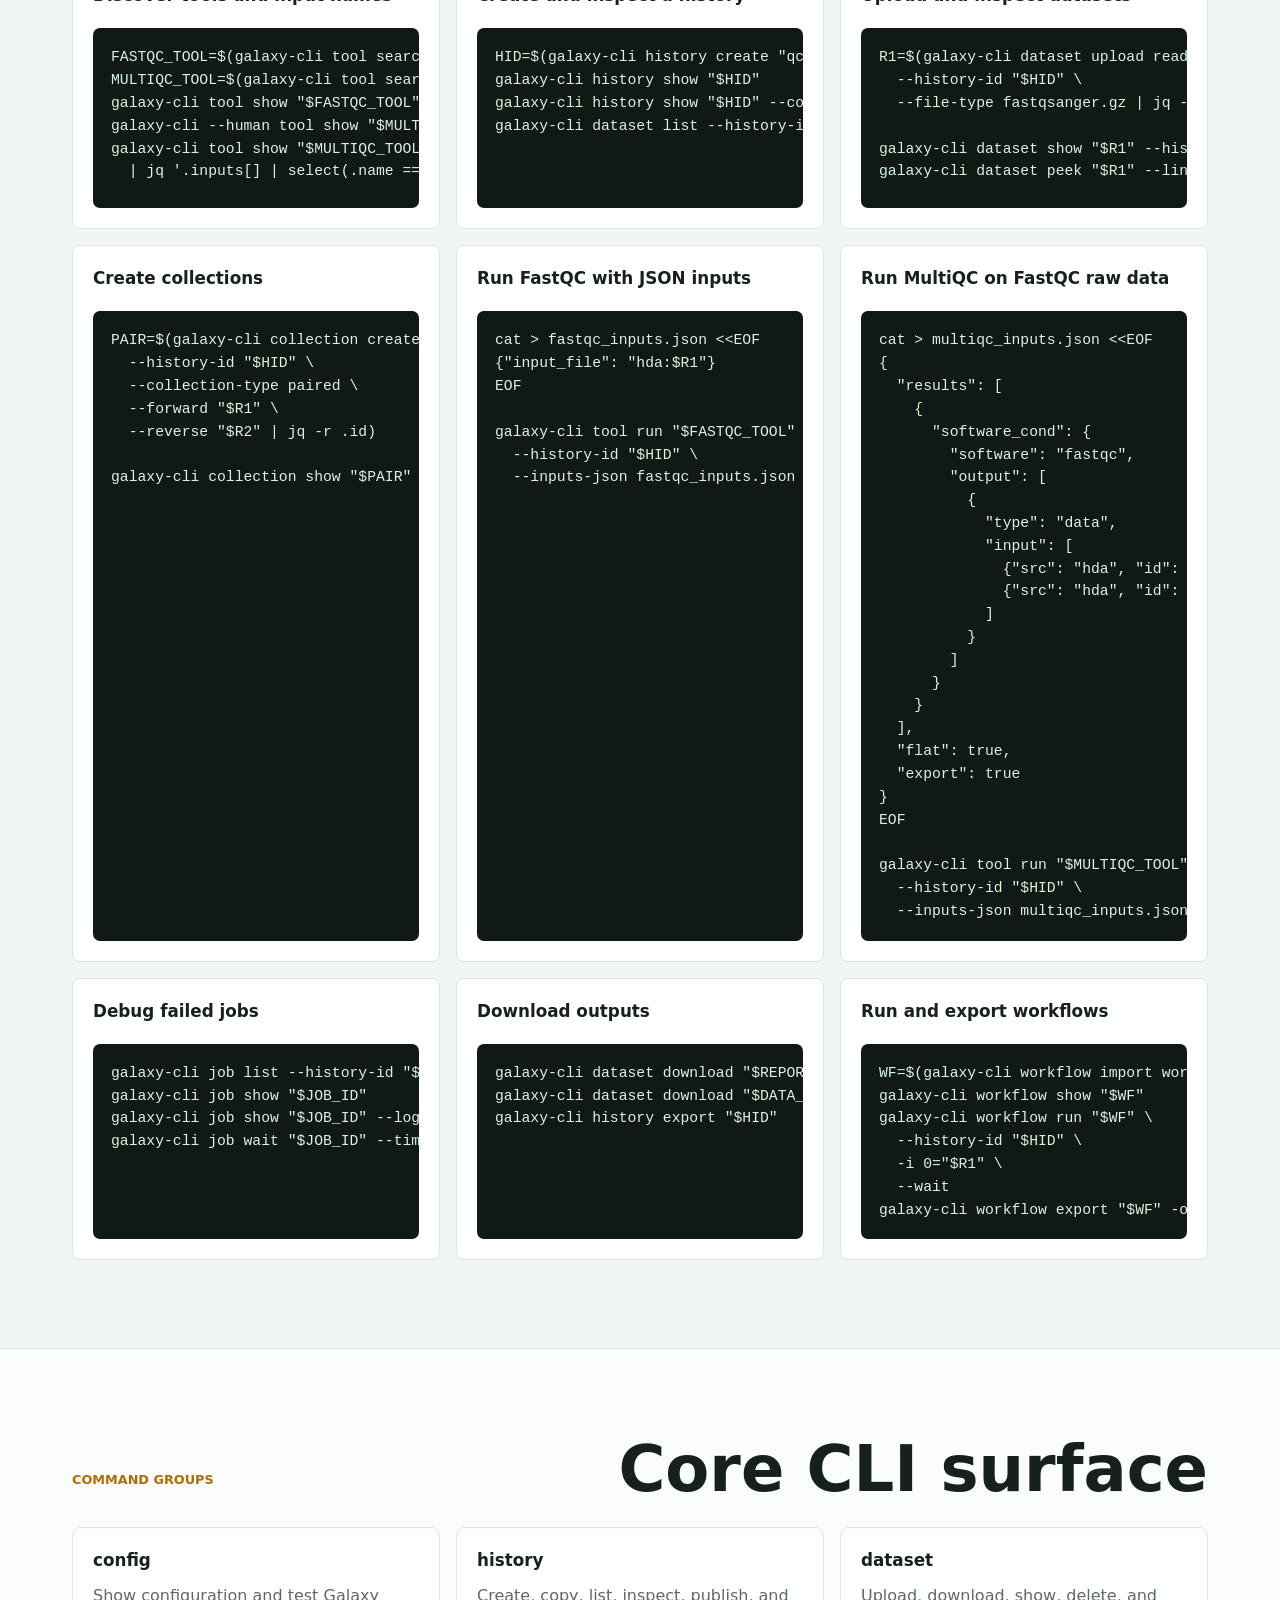
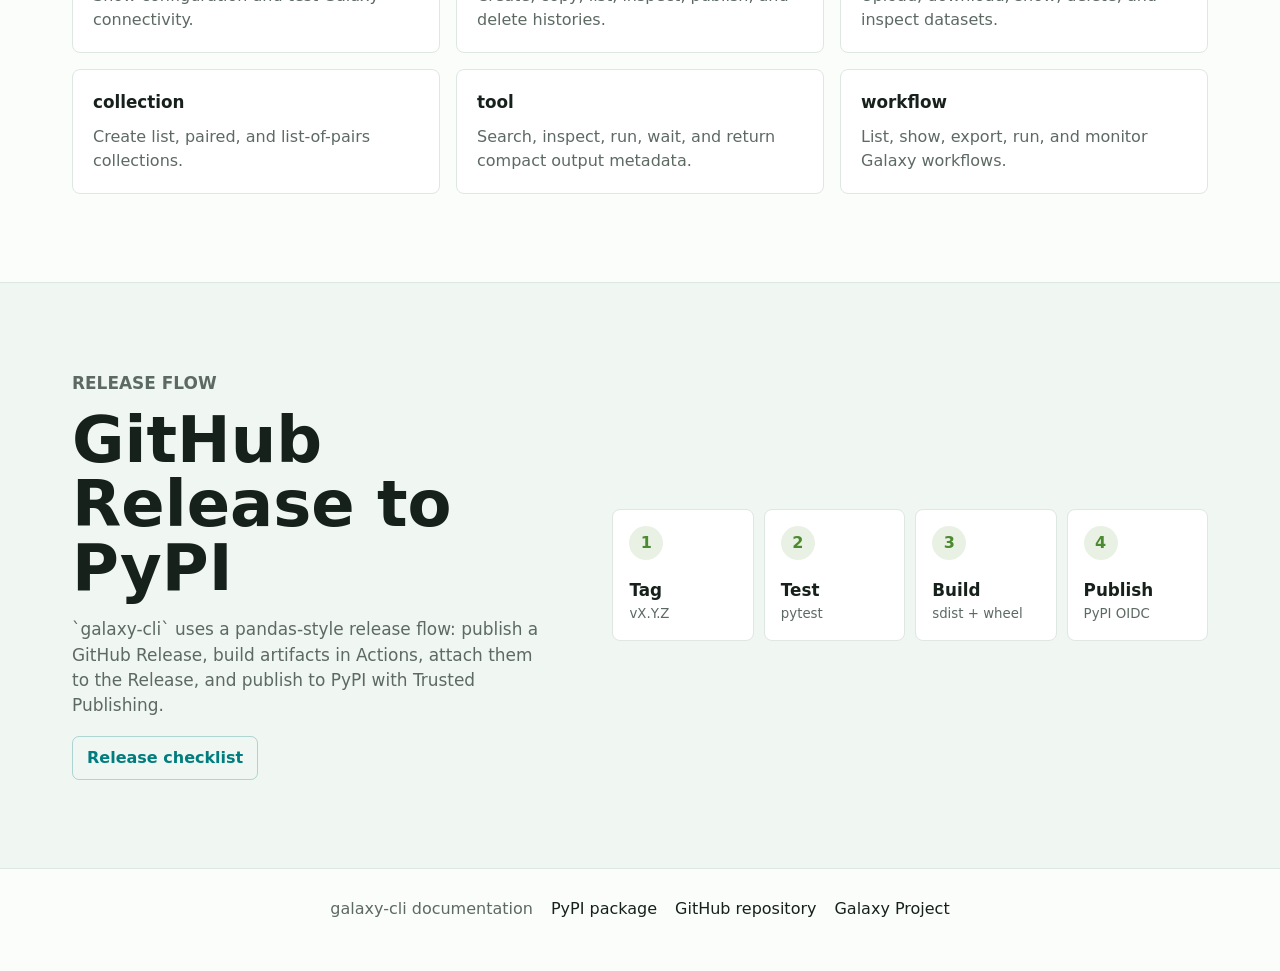
==== commit 2b6e62eb: "Improve agent-safe workflows" ====
--- a/docs/index.html
+++ b/docs/index.html
@@ -30,6 +30,7 @@
       </a>
       <nav class="nav" aria-label="Primary navigation">
         <a href="#install">Install</a>
+        <a href="#agent-skill">Agent skill</a>
         <a href="#quickstart">Quickstart</a>
         <a href="#inputs">Inputs</a>
         <a href="#examples">Examples</a>
@@ -89,6 +90,33 @@
         </div>
       </section>
 
+      <section class="band" id="agent-skill">
+        <div class="section-heading">
+          <p class="eyebrow">Agent skill</p>
+          <h2>Install command knowledge for Codex or Claude Code</h2>
+        </div>
+        <p>
+          The Python package includes a bundled <code>galaxy-cli</code> skill
+          so coding agents can use Galaxy without spending turns rediscovering
+          command syntax, input encoding, and efficient verification steps.
+        </p>
+        <div class="code-grid">
+          <div>
+            <h3>Codex</h3>
+            <pre><code>galaxy-cli skill install --agent codex</code></pre>
+          </div>
+          <div>
+            <h3>Claude Code</h3>
+            <pre><code>galaxy-cli skill install --agent claude</code></pre>
+          </div>
+        </div>
+        <p>
+          Use <code>galaxy-cli skill path</code> to locate the packaged
+          <code>SKILL.md</code>, or pass <code>--target-dir</code> to install
+          into a project-level or custom skills directory.
+        </p>
+      </section>
+
       <section class="band" id="quickstart">
         <div class="section-heading">
           <p class="eyebrow">Quickstart</p>
@@ -104,7 +132,7 @@
           <li>
             <h3>Create a history and upload data</h3>
             <pre><code>HID=$(galaxy-cli history create "analysis" | jq -r .id)
-FASTQC_TOOL=$(galaxy-cli tool search fastqc | jq -r '.[0].id')
+FASTQC_TOOL=$(galaxy-cli tool search fastqc --limit 5 | jq -r '.[0].id')
 DS=$(galaxy-cli dataset upload reads.fastq.gz \
   --history-id "$HID" \
   --file-type fastqsanger.gz | jq -r .id)</code></pre>
@@ -170,8 +198,8 @@
         <div class="examples-grid">
           <article>
             <h3>Discover tools and input names</h3>
-            <pre><code>FASTQC_TOOL=$(galaxy-cli tool search fastqc | jq -r '.[0].id')
-MULTIQC_TOOL=$(galaxy-cli tool search multiqc | jq -r '.[0].id')
+            <pre><code>FASTQC_TOOL=$(galaxy-cli tool search fastqc --limit 5 | jq -r '.[0].id')
+MULTIQC_TOOL=$(galaxy-cli tool search multiqc --limit 5 | jq -r '.[0].id')
 galaxy-cli tool show "$FASTQC_TOOL"
 galaxy-cli --human tool show "$MULTIQC_TOOL"
 galaxy-cli tool show "$MULTIQC_TOOL" \
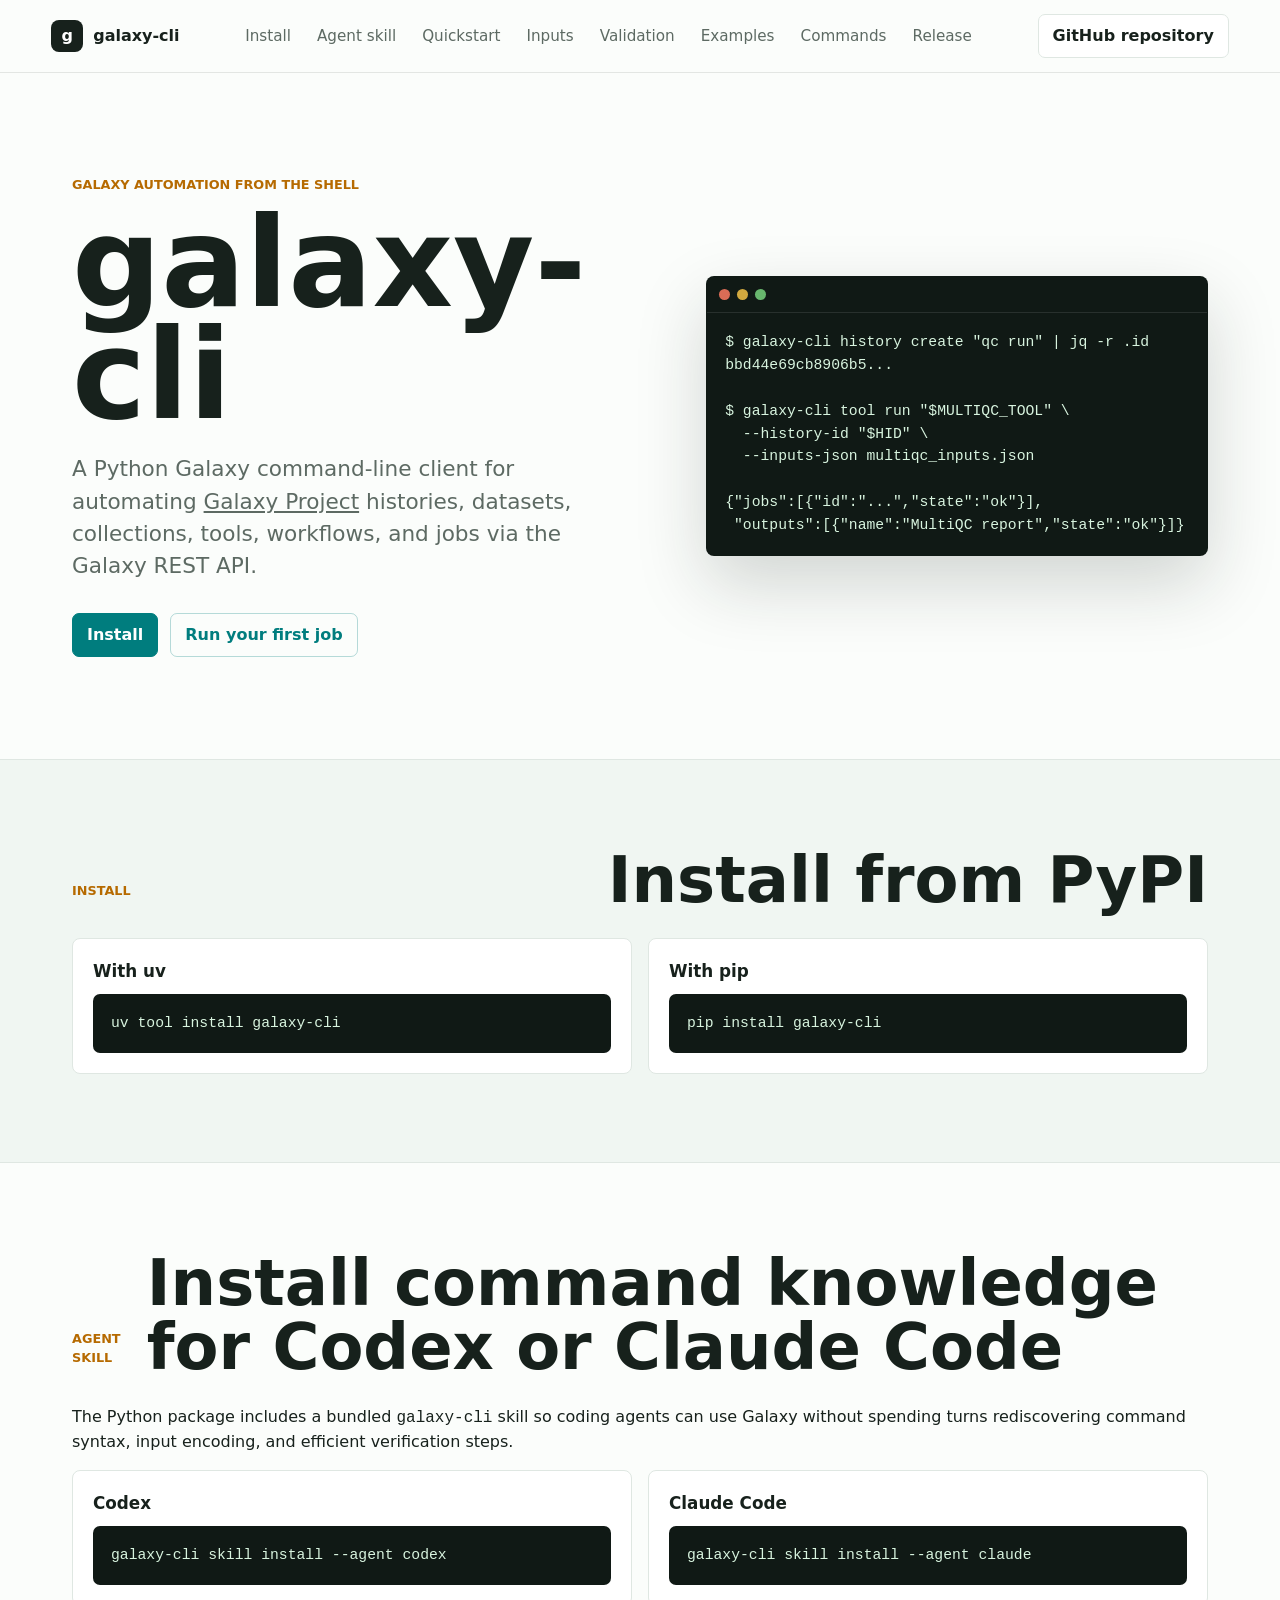
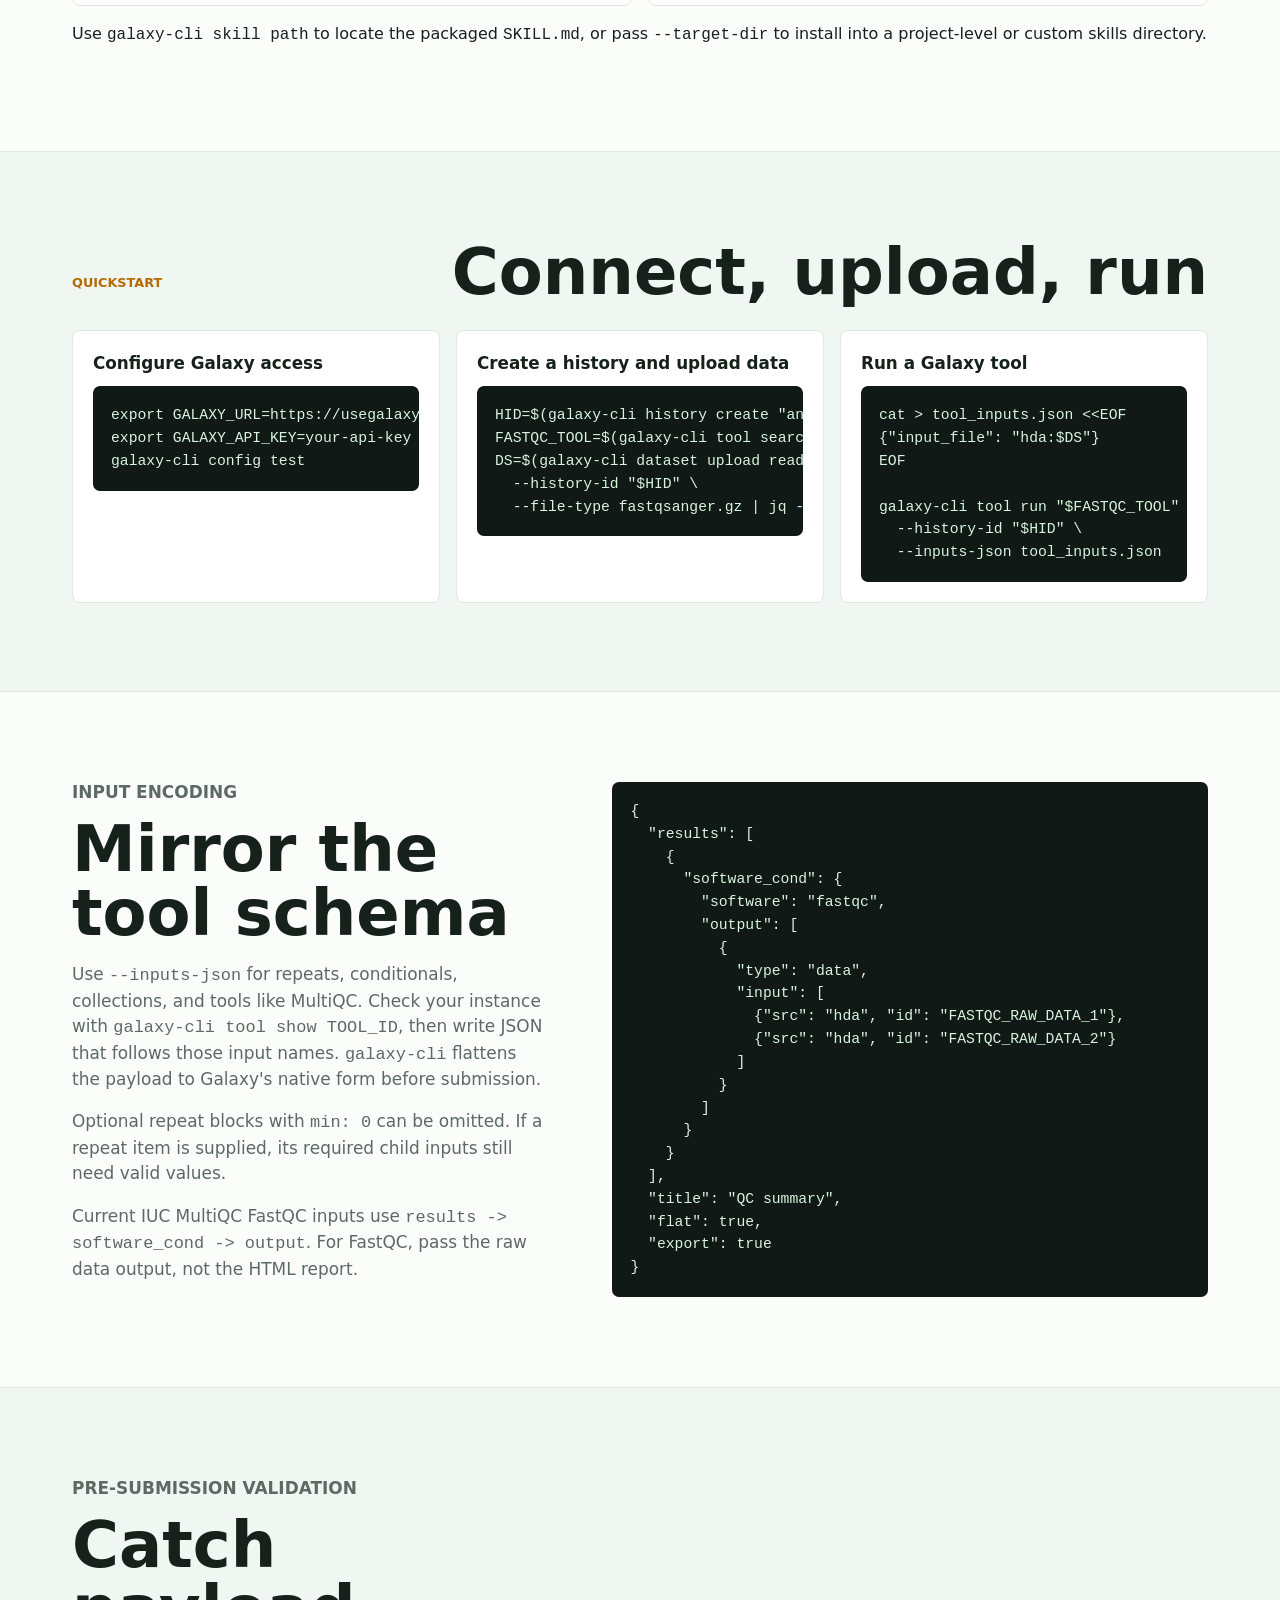
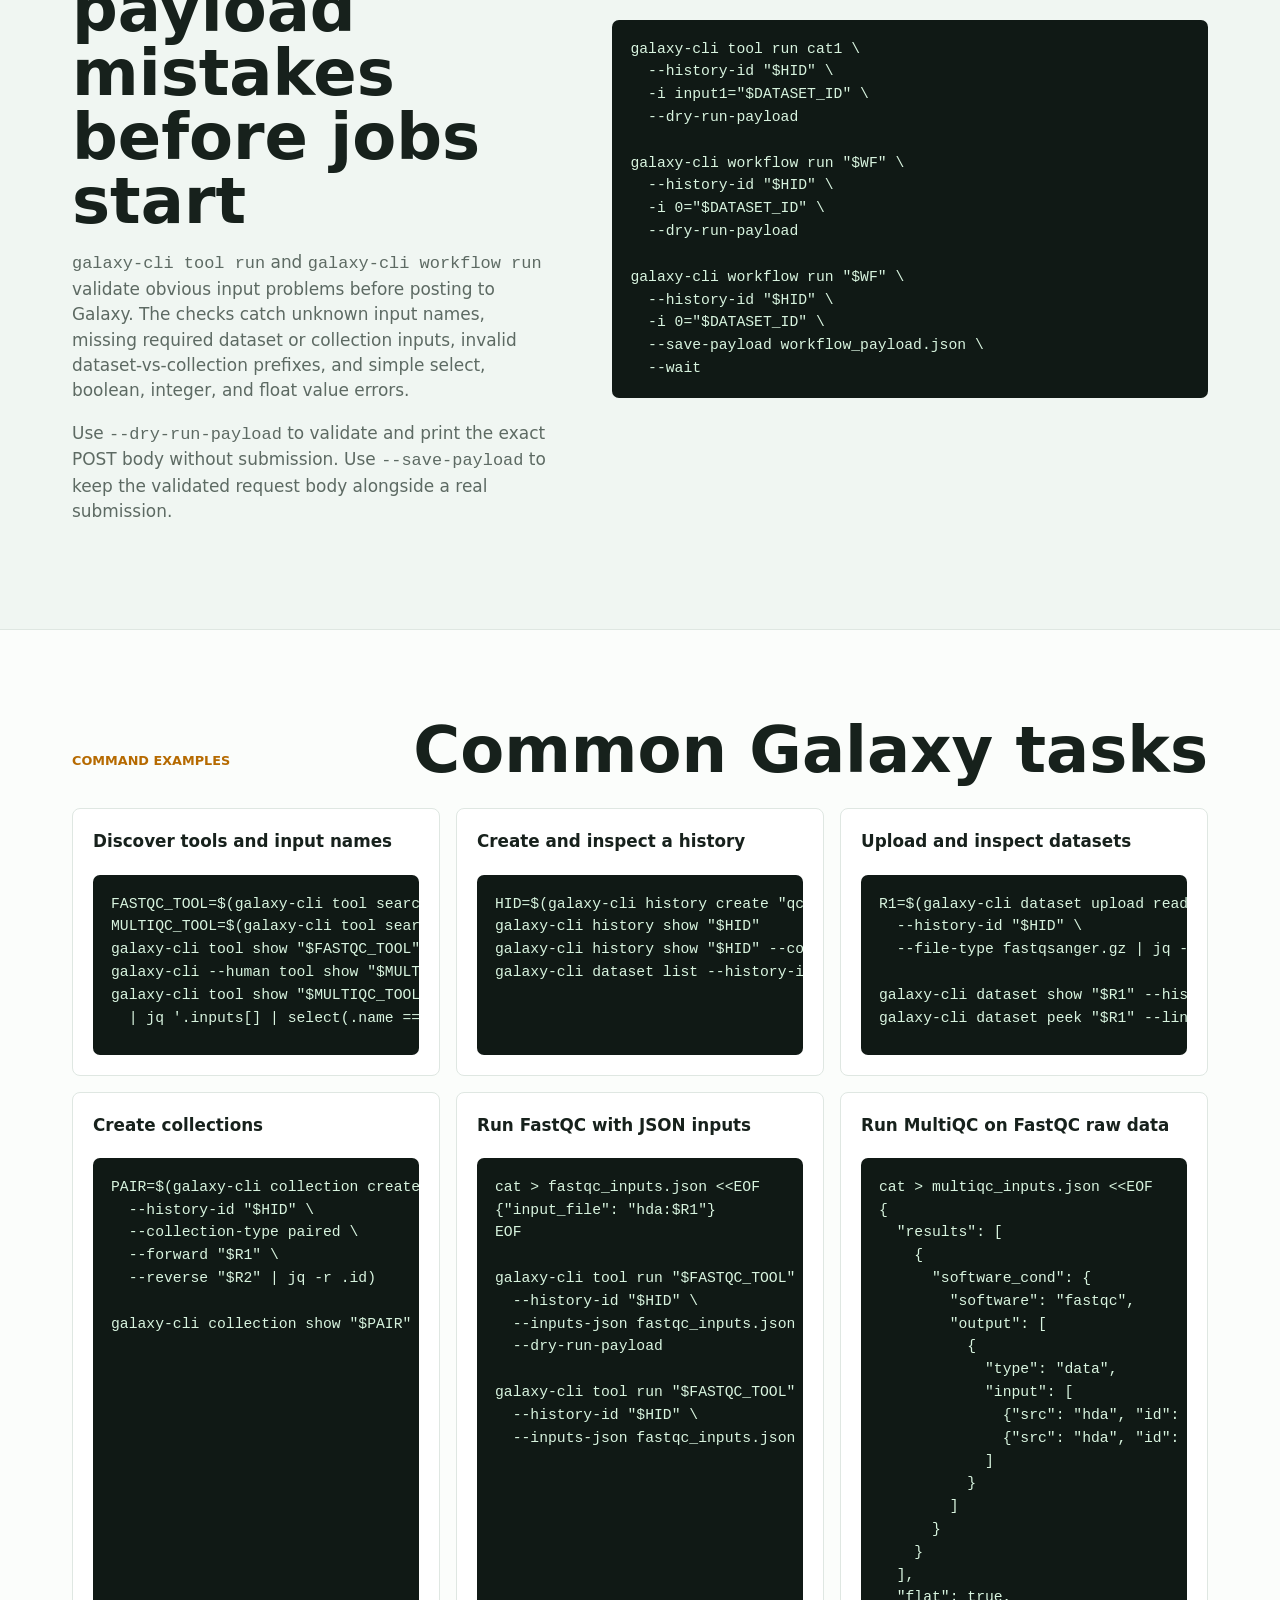
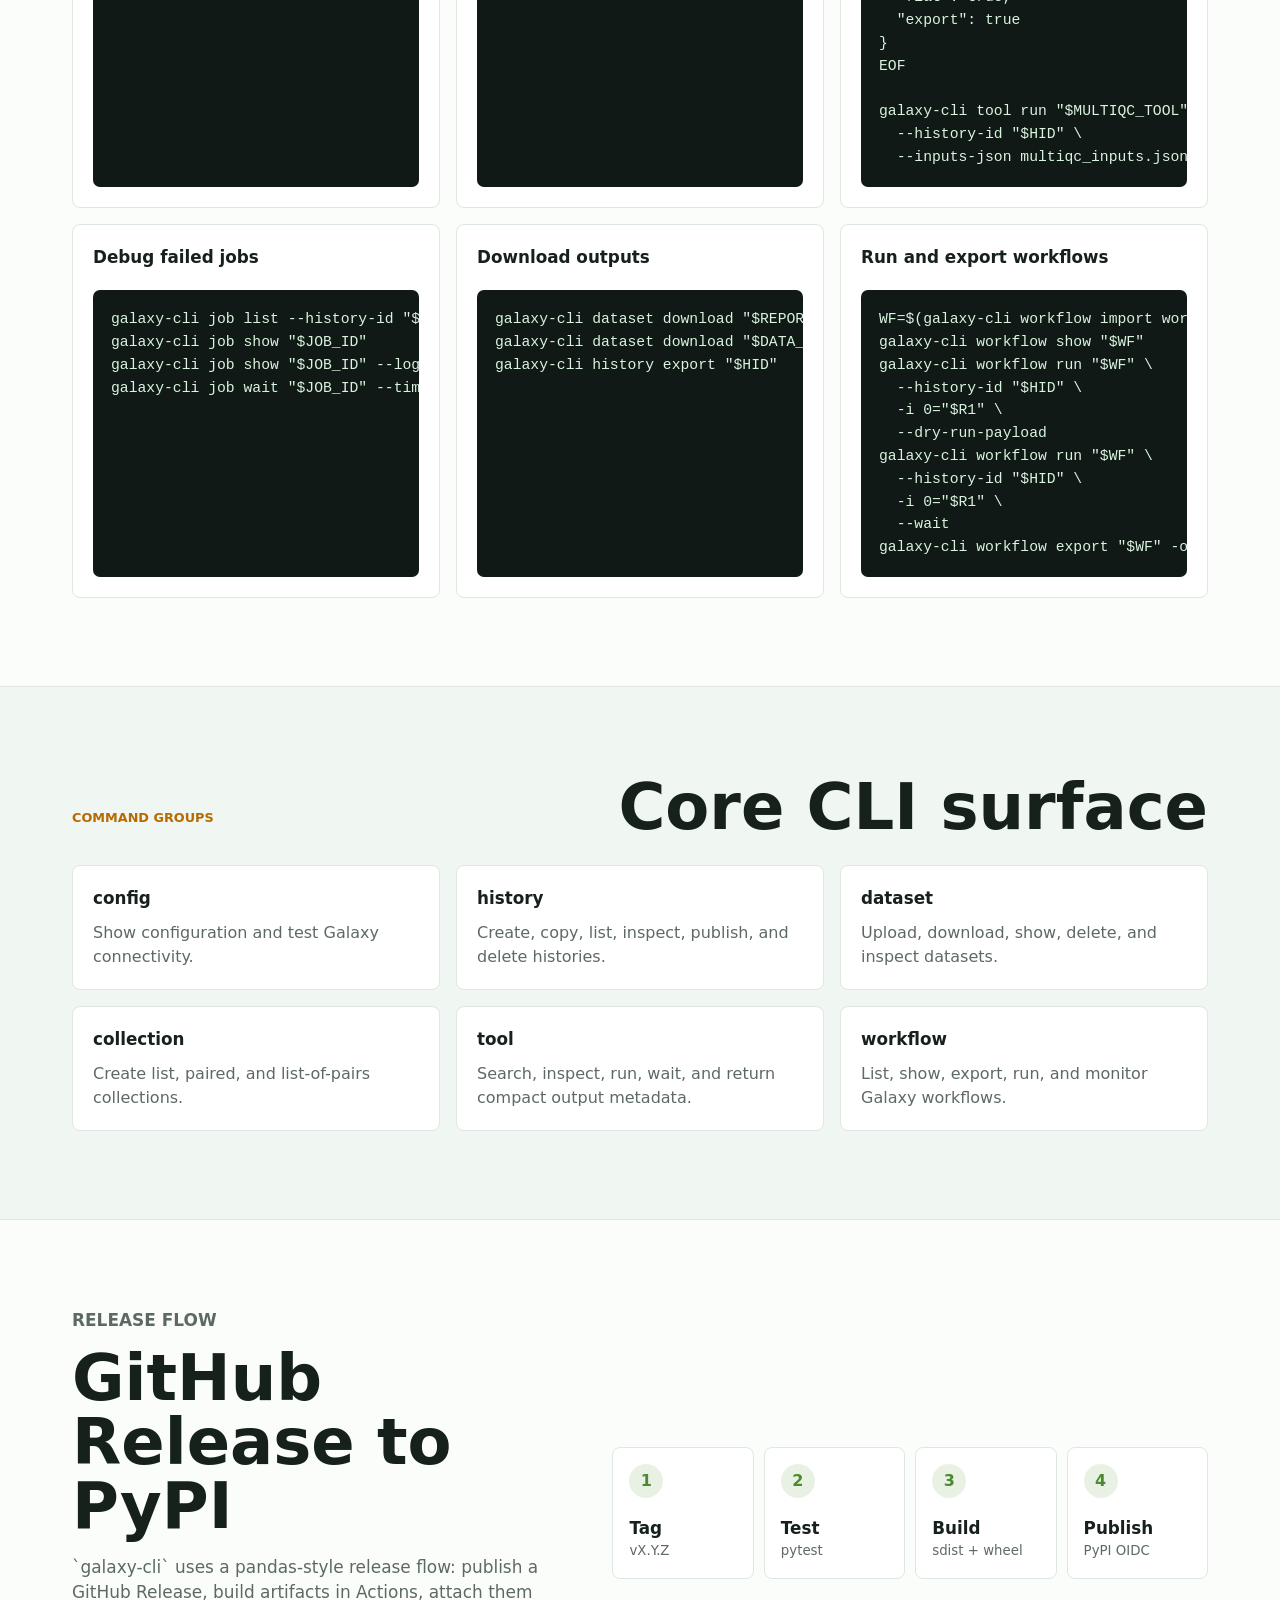
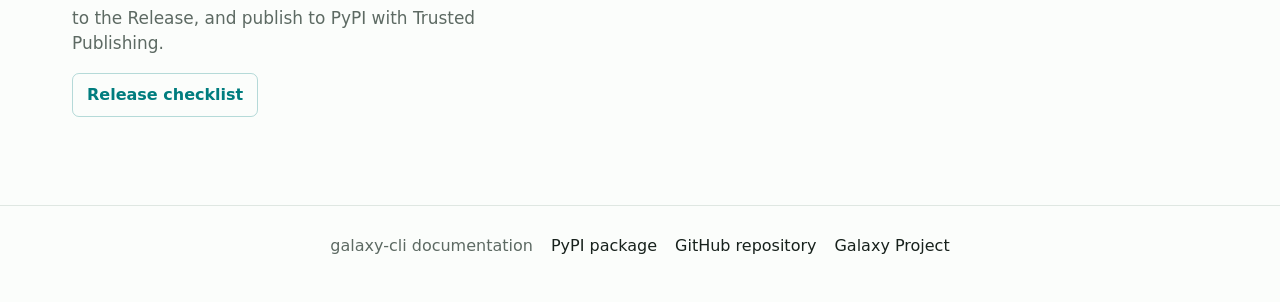
==== commit 5eb84691: "Add submission preflight validation" ====
--- a/docs/index.html
+++ b/docs/index.html
@@ -33,6 +33,7 @@
         <a href="#agent-skill">Agent skill</a>
         <a href="#quickstart">Quickstart</a>
         <a href="#inputs">Inputs</a>
+        <a href="#validation">Validation</a>
         <a href="#examples">Examples</a>
         <a href="#commands">Commands</a>
         <a href="#release">Release</a>
@@ -160,6 +161,11 @@
             <code>galaxy-cli tool show TOOL_ID</code>, then write JSON that
             follows those input names. <code>galaxy-cli</code> flattens the
             payload to Galaxy's native form before submission.
+          </p>
+          <p>
+            Optional repeat blocks with <code>min: 0</code> can be omitted. If
+            a repeat item is supplied, its required child inputs still need
+            valid values.
           </p>
           <p>
             Current IUC MultiQC FastQC inputs use
@@ -190,6 +196,41 @@
 }</code></pre>
       </section>
 
+      <section class="band split" id="validation">
+        <div>
+          <p class="eyebrow">Pre-submission validation</p>
+          <h2>Catch payload mistakes before jobs start</h2>
+          <p>
+            <code>galaxy-cli tool run</code> and
+            <code>galaxy-cli workflow run</code> validate obvious input
+            problems before posting to Galaxy. The checks catch unknown input
+            names, missing required dataset or collection inputs, invalid
+            dataset-vs-collection prefixes, and simple select, boolean,
+            integer, and float value errors.
+          </p>
+          <p>
+            Use <code>--dry-run-payload</code> to validate and print the exact
+            POST body without submission. Use <code>--save-payload</code> to
+            keep the validated request body alongside a real submission.
+          </p>
+        </div>
+        <pre><code>galaxy-cli tool run cat1 \
+  --history-id "$HID" \
+  -i input1="$DATASET_ID" \
+  --dry-run-payload
+
+galaxy-cli workflow run "$WF" \
+  --history-id "$HID" \
+  -i 0="$DATASET_ID" \
+  --dry-run-payload
+
+galaxy-cli workflow run "$WF" \
+  --history-id "$HID" \
+  -i 0="$DATASET_ID" \
+  --save-payload workflow_payload.json \
+  --wait</code></pre>
+      </section>
+
       <section class="band" id="examples">
         <div class="section-heading">
           <p class="eyebrow">Command examples</p>
@@ -236,6 +277,11 @@
             <pre><code>cat &gt; fastqc_inputs.json &lt;&lt;EOF
 {"input_file": "hda:$R1"}
 EOF
+
+galaxy-cli tool run "$FASTQC_TOOL" \
+  --history-id "$HID" \
+  --inputs-json fastqc_inputs.json \
+  --dry-run-payload
 
 galaxy-cli tool run "$FASTQC_TOOL" \
   --history-id "$HID" \
@@ -290,6 +336,10 @@
 galaxy-cli workflow run "$WF" \
   --history-id "$HID" \
   -i 0="$R1" \
+  --dry-run-payload
+galaxy-cli workflow run "$WF" \
+  --history-id "$HID" \
+  -i 0="$R1" \
   --wait
 galaxy-cli workflow export "$WF" -o workflow.ga</code></pre>
           </article>
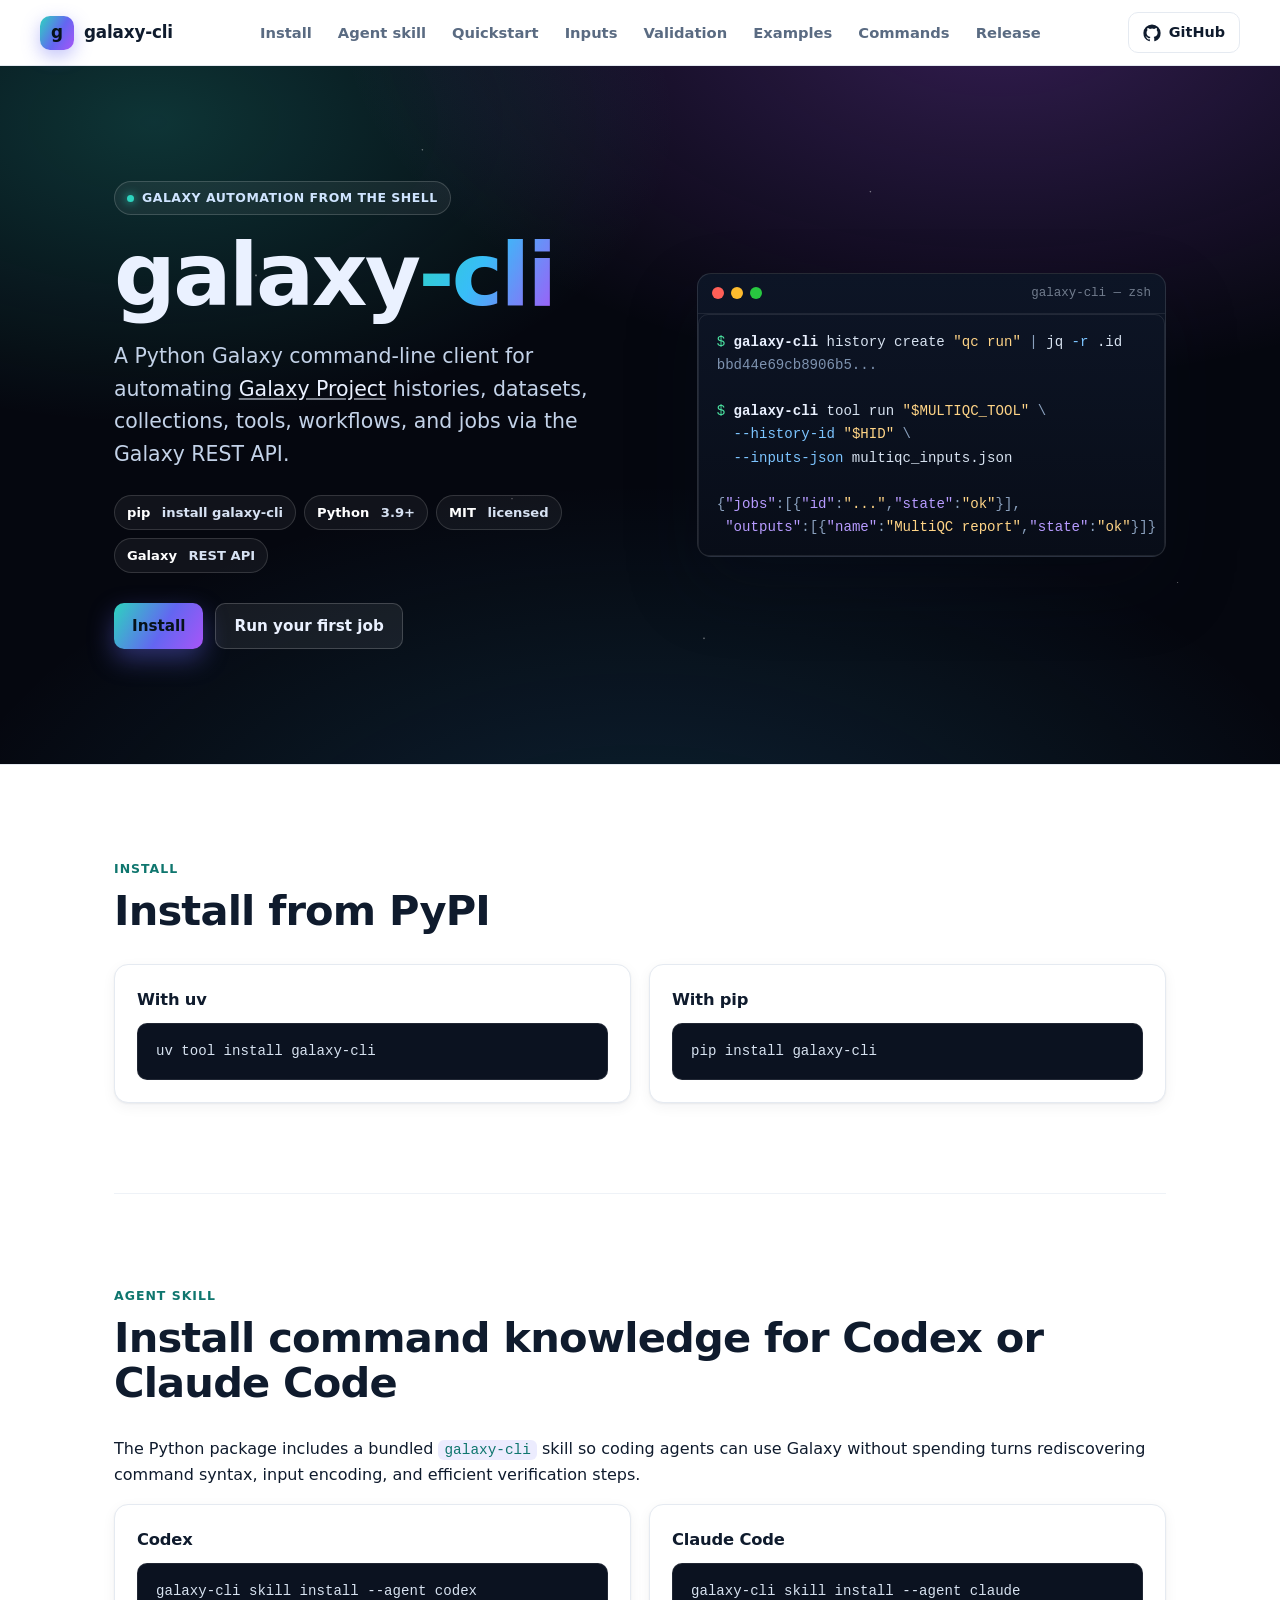
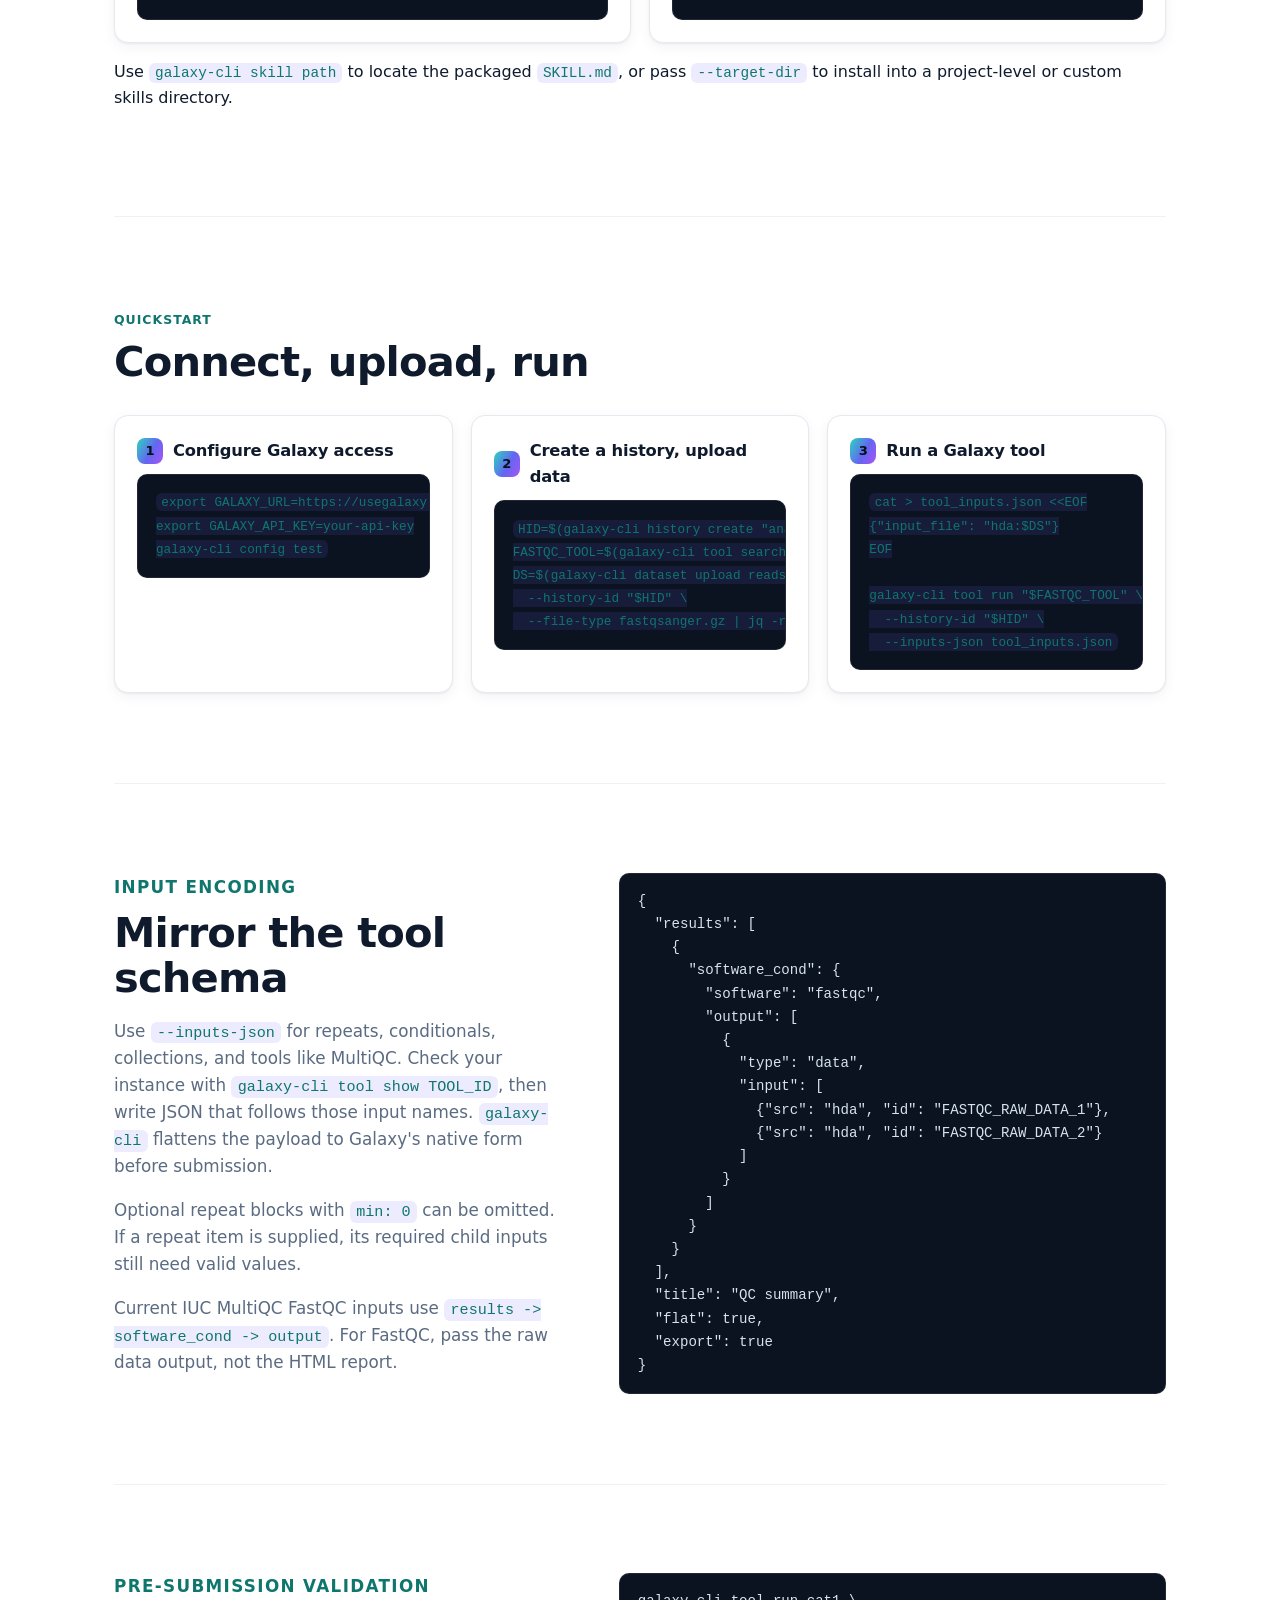
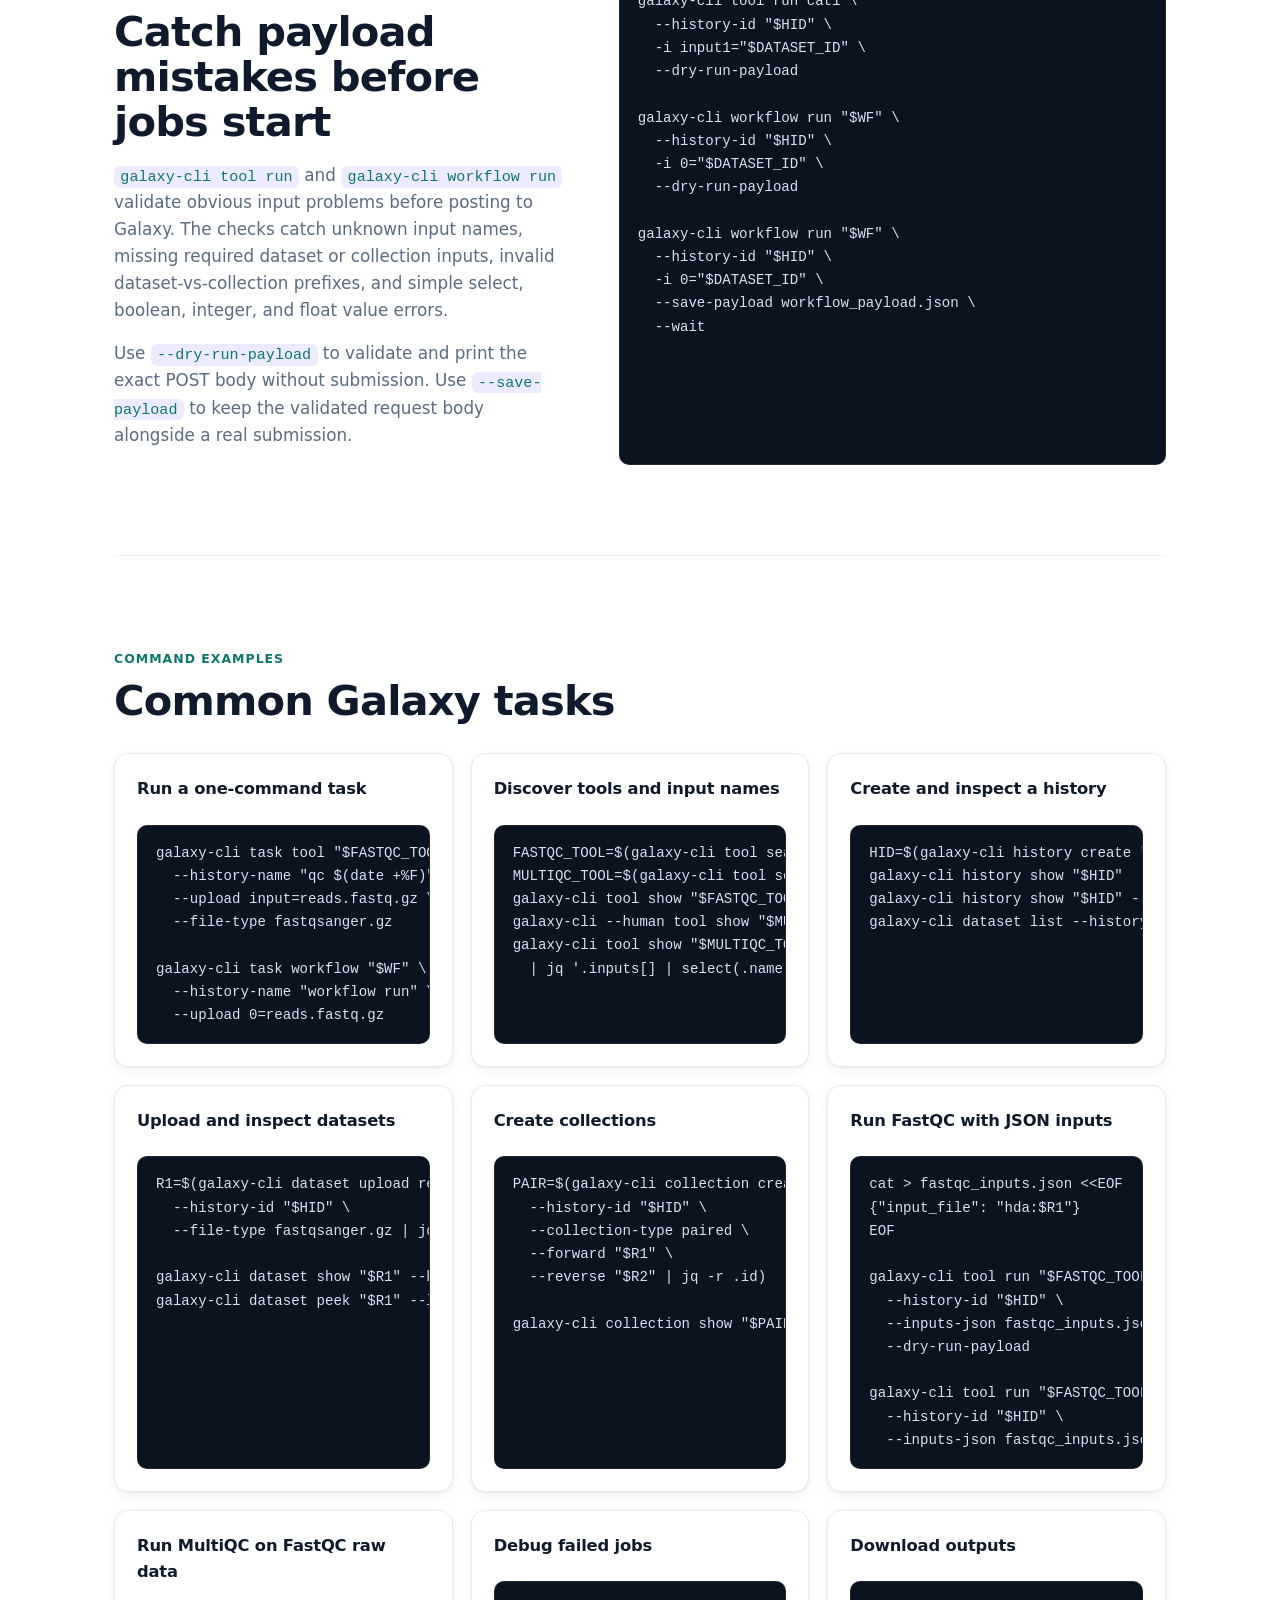
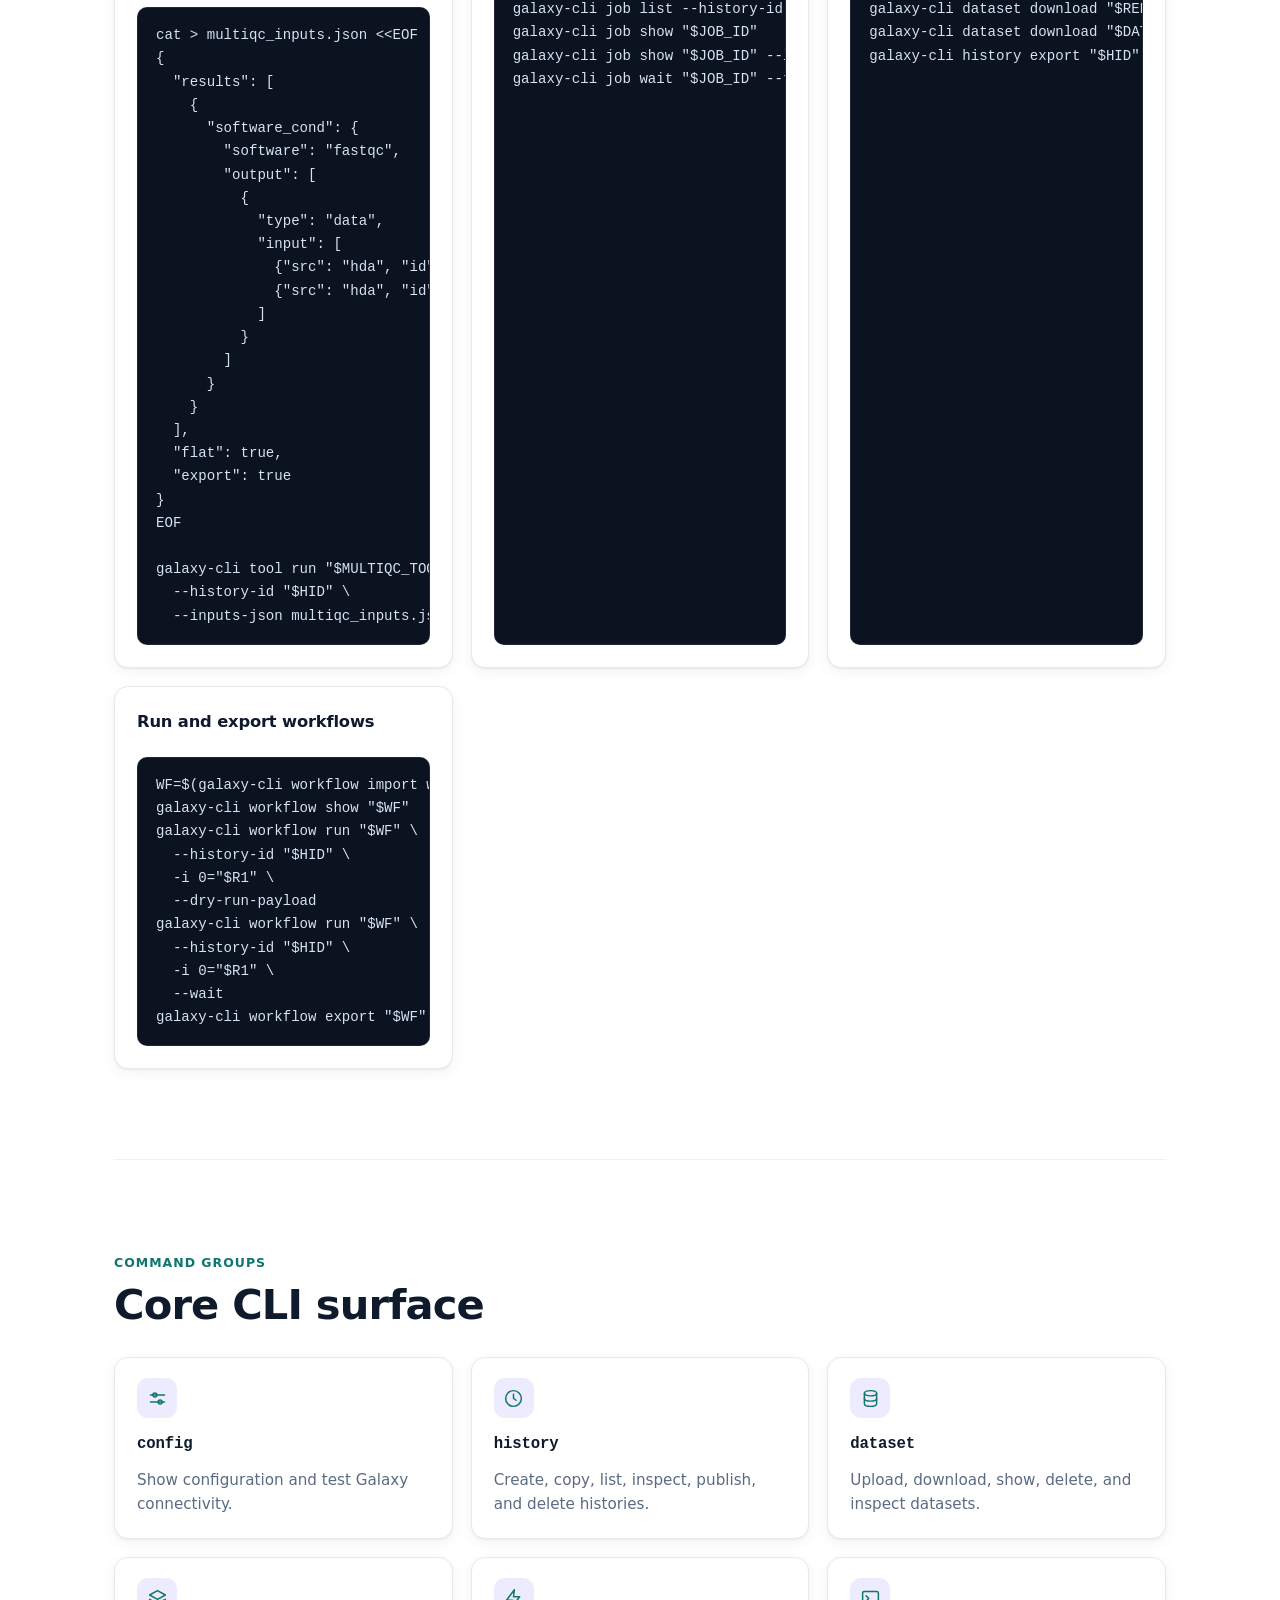
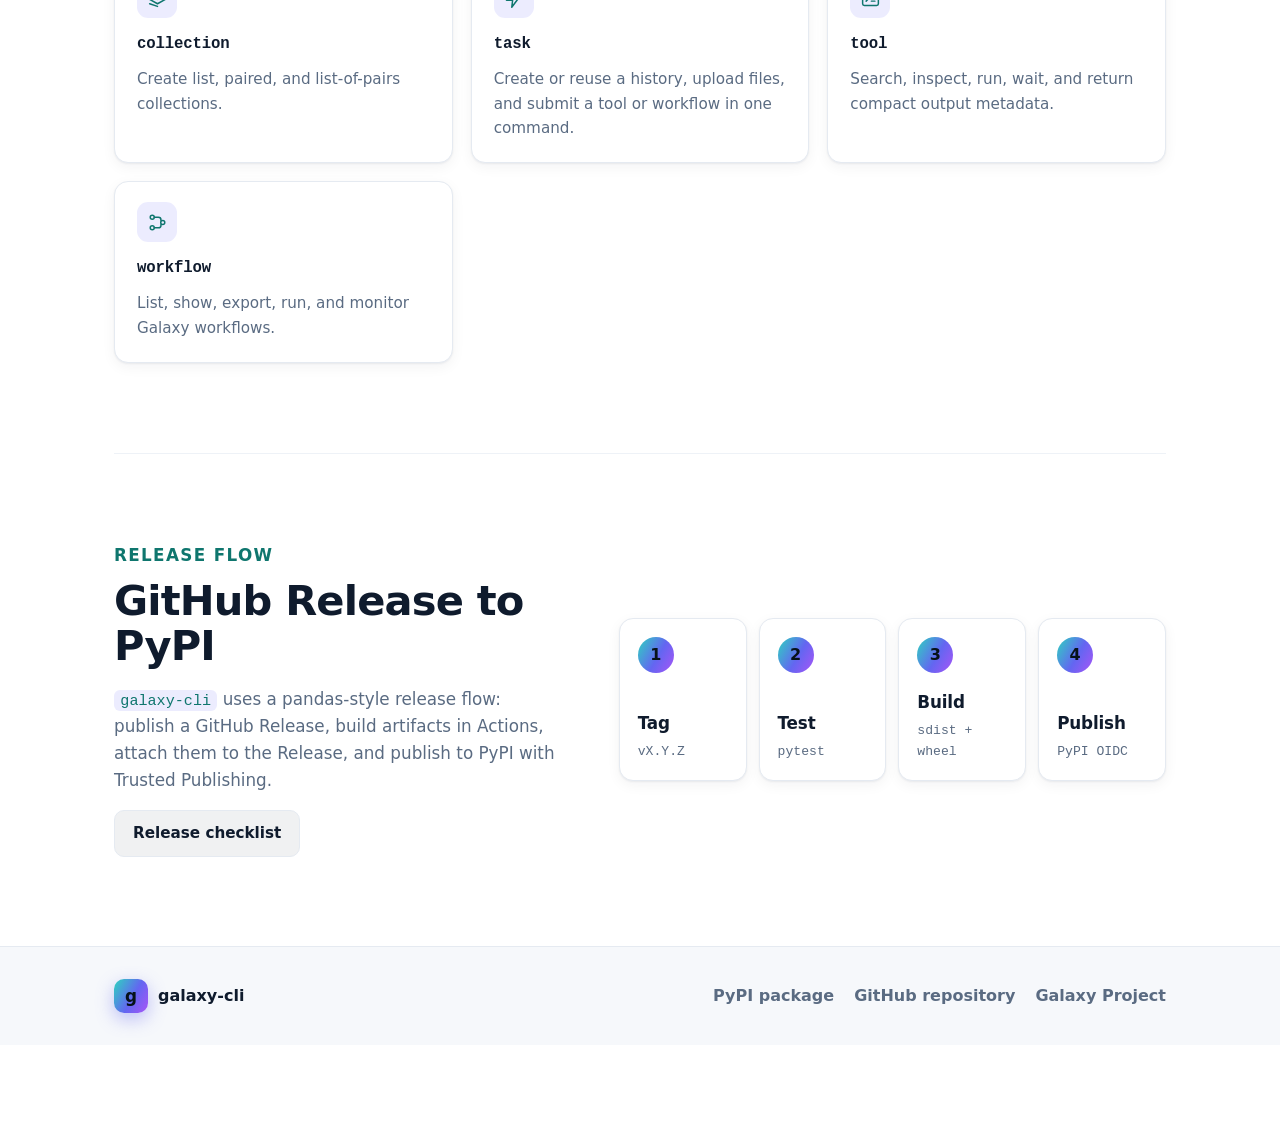
==== commit 0f8c7e5d: "Redesign docs site with deep-space theme Rework the galaxy-cli documentation site around a cohesive " ====
--- a/docs/index.html
+++ b/docs/index.html
@@ -4,6 +4,7 @@
     <meta charset="utf-8">
     <meta name="viewport" content="width=device-width, initial-scale=1">
     <meta name="description" content="galaxy-cli is a Python CLI for automating Galaxy bioinformatics histories, datasets, tools, workflows, and jobs from the shell. Install with pip or uv.">
+    <meta name="theme-color" content="#05070f">
     <title>galaxy-cli: Galaxy bioinformatics command-line client</title>
     <link rel="canonical" href="https://qchiujunhao.github.io/galaxy-cli/">
     <script type="application/ld+json">
@@ -38,46 +39,60 @@
         <a href="#commands">Commands</a>
         <a href="#release">Release</a>
       </nav>
-      <a class="button ghost" href="https://github.com/qchiujunhao/galaxy-cli">GitHub repository</a>
+      <a class="button ghost" href="https://github.com/qchiujunhao/galaxy-cli">
+        <svg viewBox="0 0 24 24" fill="currentColor" aria-hidden="true"><path d="M12 .5A11.5 11.5 0 0 0 .5 12a11.5 11.5 0 0 0 7.86 10.92c.58.1.79-.25.79-.56v-2c-3.2.7-3.88-1.37-3.88-1.37-.53-1.34-1.3-1.7-1.3-1.7-1.06-.72.08-.71.08-.71 1.17.08 1.79 1.2 1.79 1.2 1.04 1.79 2.73 1.27 3.4.97.1-.76.4-1.27.73-1.56-2.55-.29-5.24-1.28-5.24-5.7 0-1.26.45-2.29 1.19-3.1-.12-.29-.52-1.46.11-3.05 0 0 .97-.31 3.18 1.18a11 11 0 0 1 5.8 0c2.2-1.49 3.17-1.18 3.17-1.18.63 1.59.23 2.76.11 3.05.74.81 1.19 1.84 1.19 3.1 0 4.43-2.7 5.4-5.26 5.69.41.36.78 1.06.78 2.14v3.17c0 .31.2.67.8.56A11.5 11.5 0 0 0 23.5 12 11.5 11.5 0 0 0 12 .5Z"/></svg>
+        GitHub
+      </a>
     </header>
 
     <main>
-      <section class="hero">
-        <div class="hero-copy">
-          <p class="eyebrow">Galaxy automation from the shell</p>
-          <h1>galaxy-cli</h1>
-          <p class="lede">
-            A Python Galaxy command-line client for automating
-            <a href="https://galaxyproject.org/">Galaxy Project</a> histories,
-            datasets, collections, tools, workflows, and jobs via the Galaxy
-            REST API.
-          </p>
-          <div class="actions">
-            <a class="button primary" href="#install">Install</a>
-            <a class="button secondary" href="#quickstart">Run your first job</a>
-          </div>
-        </div>
-
-        <figure class="terminal" aria-label="Terminal showing a galaxy-cli tool run">
-          <div class="terminal-bar">
-            <span></span><span></span><span></span>
-          </div>
-          <pre><code>$ galaxy-cli history create "qc run" | jq -r .id
-bbd44e69cb8906b5...
-
-$ galaxy-cli tool run "$MULTIQC_TOOL" \
-  --history-id "$HID" \
-  --inputs-json multiqc_inputs.json
-
-{"jobs":[{"id":"...","state":"ok"}],
- "outputs":[{"name":"MultiQC report","state":"ok"}]}</code></pre>
-        </figure>
-      </section>
+      <div class="hero-wrap">
+        <section class="hero">
+          <div class="hero-copy">
+            <p class="eyebrow">Galaxy automation from the shell</p>
+            <h1>galaxy<span class="accent">-cli</span></h1>
+            <p class="lede">
+              A Python Galaxy command-line client for automating
+              <a href="https://galaxyproject.org/">Galaxy Project</a> histories,
+              datasets, collections, tools, workflows, and jobs via the Galaxy
+              REST API.
+            </p>
+            <ul class="badges">
+              <li><b>pip</b>&nbsp;install galaxy-cli</li>
+              <li><b>Python</b>&nbsp;3.9+</li>
+              <li><b>MIT</b>&nbsp;licensed</li>
+              <li><b>Galaxy</b>&nbsp;REST API</li>
+            </ul>
+            <div class="actions">
+              <a class="button primary" href="#install">Install</a>
+              <a class="button secondary" href="#quickstart">Run your first job</a>
+            </div>
+          </div>
+
+          <figure class="terminal" aria-label="Terminal showing a galaxy-cli tool run">
+            <div class="terminal-bar">
+              <span></span><span></span><span></span>
+              <span class="term-title">galaxy-cli — zsh</span>
+            </div>
+            <pre><code><span class="tok-prompt">$</span> <span class="tok-cmd">galaxy-cli</span> history create <span class="tok-str">"qc run"</span> <span class="tok-punc">|</span> jq <span class="tok-flag">-r</span> .id
+<span class="tok-out">bbd44e69cb8906b5...</span>
+
+<span class="tok-prompt">$</span> <span class="tok-cmd">galaxy-cli</span> tool run <span class="tok-str">"$MULTIQC_TOOL"</span> <span class="tok-punc">\</span>
+  <span class="tok-flag">--history-id</span> <span class="tok-str">"$HID"</span> <span class="tok-punc">\</span>
+  <span class="tok-flag">--inputs-json</span> multiqc_inputs.json
+
+<span class="tok-punc">{</span><span class="tok-key">"jobs"</span><span class="tok-punc">:[{</span><span class="tok-key">"id"</span><span class="tok-punc">:</span><span class="tok-str">"..."</span><span class="tok-punc">,</span><span class="tok-key">"state"</span><span class="tok-punc">:</span><span class="tok-str">"ok"</span><span class="tok-punc">}],</span>
+ <span class="tok-key">"outputs"</span><span class="tok-punc">:[{</span><span class="tok-key">"name"</span><span class="tok-punc">:</span><span class="tok-str">"MultiQC report"</span><span class="tok-punc">,</span><span class="tok-key">"state"</span><span class="tok-punc">:</span><span class="tok-str">"ok"</span><span class="tok-punc">}]}</span></code></pre>
+          </figure>
+        </section>
+      </div>
 
       <section class="band" id="install">
         <div class="section-heading">
-          <p class="eyebrow">Install</p>
-          <h2>Install from PyPI</h2>
+          <div>
+            <p class="eyebrow">Install</p>
+            <h2>Install from PyPI</h2>
+          </div>
         </div>
         <div class="code-grid">
           <div>
@@ -93,8 +108,10 @@
 
       <section class="band" id="agent-skill">
         <div class="section-heading">
-          <p class="eyebrow">Agent skill</p>
-          <h2>Install command knowledge for Codex or Claude Code</h2>
+          <div>
+            <p class="eyebrow">Agent skill</p>
+            <h2>Install command knowledge for Codex or Claude Code</h2>
+          </div>
         </div>
         <p>
           The Python package includes a bundled <code>galaxy-cli</code> skill
@@ -120,8 +137,10 @@
 
       <section class="band" id="quickstart">
         <div class="section-heading">
-          <p class="eyebrow">Quickstart</p>
-          <h2>Connect, upload, run</h2>
+          <div>
+            <p class="eyebrow">Quickstart</p>
+            <h2>Connect, upload, run</h2>
+          </div>
         </div>
         <ol class="steps">
           <li>
@@ -131,7 +150,7 @@
 galaxy-cli config test</code></pre>
           </li>
           <li>
-            <h3>Create a history and upload data</h3>
+            <h3>Create a history, upload data</h3>
             <pre><code>HID=$(galaxy-cli history create "analysis" | jq -r .id)
 FASTQC_TOOL=$(galaxy-cli tool search fastqc --limit 5 | jq -r '.[0].id')
 DS=$(galaxy-cli dataset upload reads.fastq.gz \
@@ -233,10 +252,23 @@
 
       <section class="band" id="examples">
         <div class="section-heading">
-          <p class="eyebrow">Command examples</p>
-          <h2>Common Galaxy tasks</h2>
+          <div>
+            <p class="eyebrow">Command examples</p>
+            <h2>Common Galaxy tasks</h2>
+          </div>
         </div>
         <div class="examples-grid">
+          <article>
+            <h3>Run a one-command task</h3>
+            <pre><code>galaxy-cli task tool "$FASTQC_TOOL" \
+  --history-name "qc $(date +%F)" \
+  --upload input=reads.fastq.gz \
+  --file-type fastqsanger.gz
+
+galaxy-cli task workflow "$WF" \
+  --history-name "workflow run" \
+  --upload 0=reads.fastq.gz</code></pre>
+          </article>
           <article>
             <h3>Discover tools and input names</h3>
             <pre><code>FASTQC_TOOL=$(galaxy-cli tool search fastqc --limit 5 | jq -r '.[0].id')
@@ -348,31 +380,44 @@
 
       <section class="band" id="commands">
         <div class="section-heading">
-          <p class="eyebrow">Command groups</p>
-          <h2>Core CLI surface</h2>
+          <div>
+            <p class="eyebrow">Command groups</p>
+            <h2>Core CLI surface</h2>
+          </div>
         </div>
         <div class="command-grid">
           <article>
+            <span class="cmd-icon"><svg viewBox="0 0 24 24" fill="none" stroke="currentColor" stroke-width="1.7" stroke-linecap="round" stroke-linejoin="round" aria-hidden="true"><line x1="4" y1="8" x2="20" y2="8"/><circle cx="9" cy="8" r="2.3"/><line x1="4" y1="16" x2="20" y2="16"/><circle cx="15" cy="16" r="2.3"/></svg></span>
             <h3>config</h3>
             <p>Show configuration and test Galaxy connectivity.</p>
           </article>
           <article>
+            <span class="cmd-icon"><svg viewBox="0 0 24 24" fill="none" stroke="currentColor" stroke-width="1.7" stroke-linecap="round" stroke-linejoin="round" aria-hidden="true"><circle cx="12" cy="12" r="9"/><path d="M12 7v5l3 2"/></svg></span>
             <h3>history</h3>
             <p>Create, copy, list, inspect, publish, and delete histories.</p>
           </article>
           <article>
+            <span class="cmd-icon"><svg viewBox="0 0 24 24" fill="none" stroke="currentColor" stroke-width="1.7" stroke-linecap="round" stroke-linejoin="round" aria-hidden="true"><ellipse cx="12" cy="6" rx="7" ry="3"/><path d="M5 6v6c0 1.7 3.1 3 7 3s7-1.3 7-3V6"/><path d="M5 12v6c0 1.7 3.1 3 7 3s7-1.3 7-3v-6"/></svg></span>
             <h3>dataset</h3>
             <p>Upload, download, show, delete, and inspect datasets.</p>
           </article>
           <article>
+            <span class="cmd-icon"><svg viewBox="0 0 24 24" fill="none" stroke="currentColor" stroke-width="1.7" stroke-linecap="round" stroke-linejoin="round" aria-hidden="true"><path d="M12 3 3 8l9 5 9-5-9-5Z"/><path d="M3 13l9 5 9-5"/><path d="M3 18l9 3"/></svg></span>
             <h3>collection</h3>
             <p>Create list, paired, and list-of-pairs collections.</p>
           </article>
           <article>
+            <span class="cmd-icon"><svg viewBox="0 0 24 24" fill="none" stroke="currentColor" stroke-width="1.7" stroke-linecap="round" stroke-linejoin="round" aria-hidden="true"><path d="M13 2 4 14h7l-1 8 9-12h-7l1-8Z"/></svg></span>
+            <h3>task</h3>
+            <p>Create or reuse a history, upload files, and submit a tool or workflow in one command.</p>
+          </article>
+          <article>
+            <span class="cmd-icon"><svg viewBox="0 0 24 24" fill="none" stroke="currentColor" stroke-width="1.7" stroke-linecap="round" stroke-linejoin="round" aria-hidden="true"><rect x="3" y="4" width="18" height="16" rx="2"/><path d="M7 9l3 3-3 3"/><line x1="13" y1="15" x2="17" y2="15"/></svg></span>
             <h3>tool</h3>
             <p>Search, inspect, run, wait, and return compact output metadata.</p>
           </article>
           <article>
+            <span class="cmd-icon"><svg viewBox="0 0 24 24" fill="none" stroke="currentColor" stroke-width="1.7" stroke-linecap="round" stroke-linejoin="round" aria-hidden="true"><circle cx="6" cy="6" r="2.3"/><circle cx="6" cy="18" r="2.3"/><circle cx="18" cy="12" r="2.3"/><path d="M8.3 6H13a3 3 0 0 1 3 3v.7"/><path d="M8.3 18H13a3 3 0 0 0 3-3v-.7"/></svg></span>
             <h3>workflow</h3>
             <p>List, show, export, run, and monitor Galaxy workflows.</p>
           </article>
@@ -384,9 +429,9 @@
           <p class="eyebrow">Release flow</p>
           <h2>GitHub Release to PyPI</h2>
           <p>
-            `galaxy-cli` uses a pandas-style release flow: publish a GitHub
-            Release, build artifacts in Actions, attach them to the Release,
-            and publish to PyPI with Trusted Publishing.
+            <code>galaxy-cli</code> uses a pandas-style release flow: publish a
+            GitHub Release, build artifacts in Actions, attach them to the
+            Release, and publish to PyPI with Trusted Publishing.
           </p>
           <a class="button secondary" href="https://github.com/qchiujunhao/galaxy-cli/blob/main/RELEASE.md">Release checklist</a>
         </div>
@@ -400,10 +445,17 @@
     </main>
 
     <footer class="site-footer">
-      <span>galaxy-cli documentation</span>
-      <a href="https://pypi.org/project/galaxy-cli/">PyPI package</a>
-      <a href="https://github.com/qchiujunhao/galaxy-cli">GitHub repository</a>
-      <a href="https://galaxyproject.org/">Galaxy Project</a>
+      <div class="footer-inner">
+        <span class="footer-brand">
+          <span class="brand-mark" aria-hidden="true">g</span>
+          galaxy-cli
+        </span>
+        <nav class="footer-links" aria-label="Footer">
+          <a href="https://pypi.org/project/galaxy-cli/">PyPI package</a>
+          <a href="https://github.com/qchiujunhao/galaxy-cli">GitHub repository</a>
+          <a href="https://galaxyproject.org/">Galaxy Project</a>
+        </nav>
+      </div>
     </footer>
   </body>
 </html>
--- a/docs/assets/styles.css
+++ b/docs/assets/styles.css
@@ -1,14 +1,58 @@
+/* galaxy-cli documentation site
+   Deep-space theme with light + dark support. */
+
 :root {
-  color-scheme: light;
-  --ink: #17211c;
-  --muted: #5d6a63;
-  --line: #dfe7e2;
-  --paper: #fbfdfb;
-  --band: #f0f6f2;
-  --teal: #007d7e;
-  --green: #4c8a2f;
-  --amber: #b66a00;
-  --code: #101915;
+  color-scheme: light dark;
+
+  /* Brand accent (galaxy gradient) */
+  --accent-1: #2dd4bf; /* teal   */
+  --accent-2: #38bdf8; /* cyan   */
+  --accent-3: #6366f1; /* indigo */
+  --accent-4: #a855f7; /* violet */
+  --accent: #0d9488;
+  --accent-strong: #0f766e;
+  --gradient: linear-gradient(120deg, var(--accent-1), var(--accent-3) 55%, var(--accent-4));
+
+  /* Light theme surfaces */
+  --bg: #ffffff;
+  --band: #f6f8fb;
+  --surface: #ffffff;
+  --surface-2: #f8fafc;
+  --ink: #0f1b2d;
+  --muted: #5a6b82;
+  --line: #e5eaf1;
+  --line-soft: #eef2f7;
+
+  /* Code surface (dark in both themes) */
+  --code-bg: #0b1220;
+  --code-ink: #d7e2f0;
+  --code-line: rgba(255, 255, 255, 0.09);
+
+  --shadow-sm: 0 1px 2px rgba(15, 27, 45, 0.06), 0 4px 14px rgba(15, 27, 45, 0.05);
+  --shadow-md: 0 12px 34px rgba(15, 27, 45, 0.1);
+  --shadow-lg: 0 30px 70px rgba(8, 15, 30, 0.28);
+  --radius: 14px;
+  --radius-sm: 10px;
+  --maxw: 1180px;
+}
+
+@media (prefers-color-scheme: dark) {
+  :root {
+    --accent: #2dd4bf;
+    --accent-strong: #5eead4;
+    --bg: #070b14;
+    --band: #0b111d;
+    --surface: #0f1626;
+    --surface-2: #0c1320;
+    --ink: #e9eefb;
+    --muted: #9fb0c9;
+    --line: rgba(255, 255, 255, 0.09);
+    --line-soft: rgba(255, 255, 255, 0.06);
+    --code-bg: #080d18;
+    --shadow-sm: 0 1px 2px rgba(0, 0, 0, 0.4), 0 6px 18px rgba(0, 0, 0, 0.35);
+    --shadow-md: 0 16px 40px rgba(0, 0, 0, 0.45);
+    --shadow-lg: 0 30px 80px rgba(0, 0, 0, 0.6);
+  }
 }
 
 * {
@@ -17,31 +61,44 @@
 
 html {
   scroll-behavior: smooth;
+  -webkit-text-size-adjust: 100%;
 }
 
 body {
   margin: 0;
-  background: var(--paper);
+  background: var(--bg);
   color: var(--ink);
-  font-family: ui-sans-serif, system-ui, -apple-system, BlinkMacSystemFont, "Segoe UI", sans-serif;
-  line-height: 1.5;
+  font-family: "Inter", ui-sans-serif, system-ui, -apple-system, BlinkMacSystemFont, "Segoe UI", sans-serif;
+  font-feature-settings: "cv02", "cv03", "cv04", "cv11";
+  line-height: 1.6;
+  -webkit-font-smoothing: antialiased;
+  text-rendering: optimizeLegibility;
 }
 
 a {
-  color: inherit;
-}
+  color: var(--accent-strong);
+  text-decoration-color: color-mix(in srgb, var(--accent-strong) 40%, transparent);
+  text-underline-offset: 2px;
+}
+
+::selection {
+  background: color-mix(in srgb, var(--accent-3) 35%, transparent);
+}
+
+/* ---------- Header ---------- */
 
 .site-header {
   position: sticky;
   top: 0;
-  z-index: 10;
-  display: flex;
-  align-items: center;
-  gap: 24px;
-  padding: 14px clamp(18px, 4vw, 56px);
-  border-bottom: 1px solid rgba(23, 33, 28, 0.1);
-  background: rgba(251, 253, 251, 0.94);
-  backdrop-filter: blur(12px);
+  z-index: 20;
+  display: flex;
+  align-items: center;
+  gap: 20px;
+  padding: 12px clamp(16px, 4vw, 40px);
+  border-bottom: 1px solid var(--line);
+  background: color-mix(in srgb, var(--bg) 82%, transparent);
+  backdrop-filter: saturate(160%) blur(14px);
+  -webkit-backdrop-filter: saturate(160%) blur(14px);
 }
 
 .brand {
@@ -49,87 +106,199 @@
   align-items: center;
   gap: 10px;
   font-weight: 750;
+  font-size: 1.05rem;
+  letter-spacing: -0.01em;
   text-decoration: none;
+  color: var(--ink);
 }
 
 .brand-mark {
   display: grid;
-  width: 32px;
-  height: 32px;
+  width: 34px;
+  height: 34px;
   place-items: center;
-  border-radius: 8px;
-  background: var(--ink);
-  color: #ffffff;
+  border-radius: 10px;
+  background: var(--gradient);
+  color: #06121a;
   font-weight: 800;
+  font-size: 1.05rem;
+  box-shadow: 0 6px 18px color-mix(in srgb, var(--accent-3) 40%, transparent);
 }
 
 .nav {
   display: flex;
   flex: 1;
   justify-content: center;
-  gap: 6px;
+  gap: 2px;
+  min-width: 0;
+  overflow-x: auto;
+  scrollbar-width: none;
+}
+
+.nav::-webkit-scrollbar {
+  display: none;
 }
 
 .nav a {
-  padding: 8px 10px;
-  border-radius: 6px;
+  padding: 7px 12px;
+  border-radius: 8px;
   color: var(--muted);
+  font-size: 0.92rem;
+  font-weight: 550;
+  white-space: nowrap;
+  text-decoration: none;
+  transition: color 0.15s ease, background 0.15s ease;
+}
+
+.nav a:hover {
+  background: color-mix(in srgb, var(--accent-3) 12%, transparent);
+  color: var(--ink);
+}
+
+/* ---------- Buttons ---------- */
+
+.button {
+  display: inline-flex;
+  align-items: center;
+  justify-content: center;
+  gap: 8px;
+  min-height: 42px;
+  padding: 10px 18px;
+  border: 1px solid var(--line);
+  border-radius: 10px;
+  background: var(--surface);
+  color: var(--ink);
+  font-weight: 650;
   font-size: 0.95rem;
   text-decoration: none;
-}
-
-.nav a:hover {
-  background: var(--band);
+  transition: transform 0.15s ease, box-shadow 0.15s ease, border-color 0.15s ease, background 0.15s ease;
+}
+
+.button:hover {
+  transform: translateY(-1px);
+}
+
+.button svg {
+  width: 18px;
+  height: 18px;
+}
+
+.button.primary {
+  border: none;
+  background: var(--gradient);
+  color: #06121a;
+  box-shadow: 0 10px 26px color-mix(in srgb, var(--accent-3) 42%, transparent);
+}
+
+.button.primary:hover {
+  box-shadow: 0 14px 34px color-mix(in srgb, var(--accent-3) 55%, transparent);
+}
+
+.button.secondary {
+  background: color-mix(in srgb, var(--ink) 6%, transparent);
+  border-color: var(--line);
   color: var(--ink);
 }
 
-.button {
+.button.secondary:hover {
+  border-color: color-mix(in srgb, var(--accent-3) 45%, transparent);
+}
+
+.button.ghost {
+  background: var(--surface);
+}
+
+.button.ghost:hover {
+  border-color: color-mix(in srgb, var(--accent-3) 45%, transparent);
+}
+
+/* Header button stays subtle on the dark hero via header bg */
+.site-header .button {
+  min-height: 38px;
+  padding: 8px 14px;
+  font-size: 0.9rem;
+}
+
+/* ---------- Layout primitives ---------- */
+
+main {
+  display: block;
+}
+
+.hero,
+.band {
+  max-width: var(--maxw);
+  margin: 0 auto;
+}
+
+/* ---------- Hero (deep space) ---------- */
+
+.hero-wrap {
+  position: relative;
+  overflow: hidden;
+  border-bottom: 1px solid var(--line);
+  background:
+    radial-gradient(1100px 620px at 78% -8%, rgba(168, 85, 247, 0.28), transparent 60%),
+    radial-gradient(900px 520px at 12% 8%, rgba(45, 212, 191, 0.22), transparent 58%),
+    radial-gradient(1200px 700px at 50% 120%, rgba(56, 189, 248, 0.16), transparent 60%),
+    #05070f;
+  color: #eaf1ff;
+}
+
+/* Starfield */
+.hero-wrap::before {
+  content: "";
+  position: absolute;
+  inset: 0;
+  background-image:
+    radial-gradient(1.4px 1.4px at 20% 30%, rgba(255, 255, 255, 0.9), transparent),
+    radial-gradient(1.2px 1.2px at 68% 18%, rgba(255, 255, 255, 0.7), transparent),
+    radial-gradient(1px 1px at 40% 62%, rgba(255, 255, 255, 0.7), transparent),
+    radial-gradient(1.6px 1.6px at 85% 48%, rgba(255, 255, 255, 0.85), transparent),
+    radial-gradient(1px 1px at 12% 78%, rgba(255, 255, 255, 0.6), transparent),
+    radial-gradient(1.3px 1.3px at 55% 82%, rgba(255, 255, 255, 0.7), transparent),
+    radial-gradient(1px 1px at 92% 74%, rgba(255, 255, 255, 0.55), transparent),
+    radial-gradient(1.2px 1.2px at 33% 12%, rgba(255, 255, 255, 0.7), transparent);
+  opacity: 0.7;
+  pointer-events: none;
+}
+
+.hero {
+  position: relative;
+  display: grid;
+  grid-template-columns: minmax(0, 1.05fr) minmax(0, 0.95fr);
+  gap: clamp(28px, 5vw, 72px);
+  align-items: center;
+  padding: clamp(56px, 9vw, 116px) clamp(18px, 6vw, 64px);
+}
+
+.hero-copy {
+  max-width: 640px;
+}
+
+.eyebrow {
   display: inline-flex;
-  min-height: 40px;
-  align-items: center;
-  justify-content: center;
-  padding: 9px 14px;
-  border: 1px solid var(--line);
-  border-radius: 7px;
-  font-weight: 700;
-  text-decoration: none;
-}
-
-.button.primary {
-  border-color: var(--teal);
-  background: var(--teal);
-  color: #ffffff;
-}
-
-.button.secondary {
-  border-color: rgba(0, 125, 126, 0.28);
-  color: var(--teal);
-}
-
-.button.ghost {
-  background: #ffffff;
-}
-
-.hero {
-  display: grid;
-  grid-template-columns: minmax(0, 1fr) minmax(360px, 0.88fr);
-  gap: clamp(28px, 5vw, 72px);
-  min-height: min(680px, calc(100vh - 64px));
-  align-items: center;
-  padding: clamp(48px, 8vw, 108px) clamp(18px, 6vw, 72px);
-}
-
-.hero-copy {
-  max-width: 760px;
-}
-
-.eyebrow {
-  margin: 0 0 12px;
-  color: var(--amber);
-  font-size: 0.8rem;
-  font-weight: 800;
-  letter-spacing: 0;
+  align-items: center;
+  gap: 8px;
+  margin: 0 0 18px;
+  padding: 6px 12px;
+  border-radius: 999px;
+  border: 1px solid rgba(255, 255, 255, 0.16);
+  background: rgba(255, 255, 255, 0.06);
+  color: #cfe4ff;
+  font-size: 0.78rem;
+  font-weight: 650;
+  letter-spacing: 0.04em;
   text-transform: uppercase;
+}
+
+.eyebrow::before {
+  content: "";
+  width: 7px;
+  height: 7px;
+  border-radius: 999px;
+  background: var(--accent-1);
+  box-shadow: 0 0 10px var(--accent-1);
 }
 
 h1,
@@ -139,30 +308,64 @@
   overflow-wrap: anywhere;
 }
 
-h1 {
+.hero h1 {
   margin: 0;
-  font-size: clamp(3.6rem, 12vw, 7.8rem);
-  line-height: 0.9;
-  letter-spacing: 0;
-}
-
-h2 {
-  margin: 0;
-  font-size: clamp(2rem, 5vw, 4rem);
-  line-height: 1;
-  letter-spacing: 0;
-}
-
-h3 {
-  margin: 0 0 10px;
-  font-size: 1.05rem;
+  font-size: clamp(3rem, 7.5vw, 5.4rem);
+  line-height: 0.98;
+  letter-spacing: -0.03em;
+  font-weight: 800;
+}
+
+.hero h1 .accent {
+  background: linear-gradient(120deg, var(--accent-1), var(--accent-2) 45%, var(--accent-4));
+  -webkit-background-clip: text;
+  background-clip: text;
+  color: transparent;
 }
 
 .lede {
-  max-width: 660px;
+  max-width: 560px;
   margin: 22px 0 0;
-  color: var(--muted);
-  font-size: clamp(1.08rem, 2vw, 1.35rem);
+  color: #c3d2e8;
+  font-size: clamp(1.05rem, 1.6vw, 1.28rem);
+}
+
+.lede a {
+  color: #eaf1ff;
+  text-decoration-color: rgba(234, 241, 255, 0.5);
+}
+
+.badges {
+  display: flex;
+  flex-wrap: wrap;
+  gap: 8px;
+  margin: 24px 0 0;
+  padding: 0;
+  list-style: none;
+}
+
+.badges li {
+  display: inline-flex;
+  align-items: center;
+  gap: 7px;
+  padding: 6px 12px;
+  border-radius: 999px;
+  border: 1px solid rgba(255, 255, 255, 0.14);
+  background: rgba(255, 255, 255, 0.05);
+  color: #d7e2f3;
+  font-size: 0.82rem;
+  font-weight: 550;
+}
+
+.badges li b {
+  color: #fff;
+  font-weight: 700;
+}
+
+.badges svg {
+  width: 14px;
+  height: 14px;
+  opacity: 0.9;
 }
 
 .actions {
@@ -172,58 +375,121 @@
   margin-top: 30px;
 }
 
+/* Hero secondary button reads on dark */
+.hero .button.secondary {
+  background: rgba(255, 255, 255, 0.07);
+  border-color: rgba(255, 255, 255, 0.18);
+  color: #eaf1ff;
+}
+
+.hero .button.secondary:hover {
+  border-color: rgba(255, 255, 255, 0.4);
+}
+
+/* ---------- Terminal ---------- */
+
 .terminal {
   margin: 0;
   overflow: hidden;
-  border: 1px solid rgba(16, 25, 21, 0.18);
-  border-radius: 8px;
-  background: var(--code);
-  box-shadow: 0 28px 70px rgba(23, 33, 28, 0.18);
+  border: 1px solid rgba(255, 255, 255, 0.12);
+  border-radius: 14px;
+  background: linear-gradient(180deg, #0d1526, #080d18);
+  box-shadow: var(--shadow-lg);
 }
 
 .terminal-bar {
   display: flex;
+  align-items: center;
   gap: 7px;
-  padding: 12px;
-  border-bottom: 1px solid rgba(255, 255, 255, 0.1);
+  padding: 13px 14px;
+  border-bottom: 1px solid rgba(255, 255, 255, 0.08);
 }
 
 .terminal-bar span {
-  width: 11px;
-  height: 11px;
+  width: 12px;
+  height: 12px;
   border-radius: 999px;
-  background: #d96c56;
+  background: #ff5f57;
 }
 
 .terminal-bar span:nth-child(2) {
-  background: #d2a93f;
+  background: #febc2e;
 }
 
 .terminal-bar span:nth-child(3) {
-  background: #67b66d;
-}
+  background: #28c840;
+}
+
+.terminal-bar .term-title {
+  width: auto;
+  height: auto;
+  margin-left: auto;
+  border-radius: 0;
+  background: none;
+  color: rgba(214, 227, 246, 0.5);
+  font: 500 0.78rem/1 ui-monospace, SFMono-Regular, Menlo, monospace;
+}
+
+.terminal pre {
+  background: transparent;
+  box-shadow: none;
+}
+
+/* Syntax tokens (hero terminal) */
+.tok-prompt { color: #4be3a1; }
+.tok-cmd    { color: #eaf1ff; font-weight: 600; }
+.tok-flag   { color: #7cc4ff; }
+.tok-str    { color: #ffd486; }
+.tok-punc   { color: #8aa0bd; }
+.tok-key    { color: #b79bff; }
+.tok-num    { color: #ff9fb2; }
+.tok-comment{ color: #6b7d97; font-style: italic; }
+.tok-out    { color: #7e93b0; }
+
+/* ---------- Code blocks ---------- */
 
 pre {
   margin: 0;
   overflow-x: auto;
-  padding: 18px;
-  background: var(--code);
-  color: #d8f4df;
-  font-size: 0.92rem;
-  line-height: 1.55;
+  padding: 16px 18px;
+  border-radius: var(--radius-sm);
+  background: var(--code-bg);
+  color: var(--code-ink);
+  font-size: 0.88rem;
+  line-height: 1.65;
+  border: 1px solid var(--code-line);
 }
 
 code {
-  font-family: ui-monospace, SFMono-Regular, Menlo, Consolas, monospace;
-}
+  font-family: ui-monospace, SFMono-Regular, Menlo, Consolas, "Liberation Mono", monospace;
+}
+
+/* Inline code inside prose */
+p code,
+li code,
+.split p code {
+  padding: 0.12em 0.42em;
+  border-radius: 6px;
+  background: color-mix(in srgb, var(--accent-3) 12%, transparent);
+  color: var(--accent-strong);
+  font-size: 0.9em;
+}
+
+/* ---------- Sections ---------- */
 
 .band {
-  padding: clamp(50px, 7vw, 88px) clamp(18px, 6vw, 72px);
-  border-top: 1px solid var(--line);
-}
-
-.band:nth-of-type(even) {
-  background: var(--band);
+  padding: clamp(52px, 7vw, 96px) clamp(18px, 6vw, 64px);
+  position: relative;
+}
+
+.band + .band::before {
+  content: "";
+  position: absolute;
+  top: 0;
+  left: clamp(18px, 6vw, 64px);
+  right: clamp(18px, 6vw, 64px);
+  height: 1px;
+  background: var(--line-soft);
 }
 
 .section-heading {
@@ -231,64 +497,164 @@
   align-items: end;
   justify-content: space-between;
   gap: 24px;
-  margin-bottom: 26px;
-}
+  margin-bottom: 30px;
+}
+
+.band .eyebrow {
+  border: none;
+  background: none;
+  padding: 0;
+  margin: 0 0 10px;
+  color: var(--accent-strong);
+  letter-spacing: 0.08em;
+}
+
+.band .eyebrow::before {
+  display: none;
+}
+
+.band h2 {
+  margin: 0;
+  font-size: clamp(1.7rem, 3.4vw, 2.6rem);
+  line-height: 1.08;
+  letter-spacing: -0.02em;
+  font-weight: 750;
+}
+
+.band h3 {
+  margin: 0 0 10px;
+  font-size: 1.02rem;
+  letter-spacing: -0.01em;
+}
+
+/* ---------- Grids & cards ---------- */
 
 .code-grid,
 .command-grid,
 .examples-grid {
   display: grid;
   grid-template-columns: repeat(2, minmax(0, 1fr));
-  gap: 16px;
-}
-
+  gap: 18px;
+}
+
+.card,
 .code-grid > div,
 .command-grid article,
 .examples-grid article,
 .steps li {
+  position: relative;
   border: 1px solid var(--line);
-  border-radius: 8px;
-  background: #ffffff;
-  padding: 20px;
+  border-radius: var(--radius);
+  background: var(--surface);
+  padding: 22px;
+  box-shadow: var(--shadow-sm);
+  transition: transform 0.16s ease, box-shadow 0.16s ease, border-color 0.16s ease;
+}
+
+.code-grid > div:hover,
+.command-grid article:hover,
+.examples-grid article:hover,
+.steps li:hover {
+  transform: translateY(-3px);
+  box-shadow: var(--shadow-md);
+  border-color: color-mix(in srgb, var(--accent-3) 32%, var(--line));
 }
 
 .steps {
   display: grid;
   grid-template-columns: repeat(3, minmax(0, 1fr));
-  gap: 16px;
+  gap: 18px;
   margin: 0;
   padding: 0;
   list-style: none;
-}
-
-.steps pre,
-.code-grid pre,
-.examples-grid pre,
-.split pre {
-  border-radius: 7px;
-}
+  counter-reset: step;
+}
+
+.steps li {
+  counter-increment: step;
+}
+
+.steps li h3 {
+  display: flex;
+  align-items: center;
+  gap: 10px;
+}
+
+.steps li h3::before {
+  content: counter(step);
+  display: grid;
+  place-items: center;
+  width: 26px;
+  height: 26px;
+  border-radius: 8px;
+  background: var(--gradient);
+  color: #06121a;
+  font-size: 0.82rem;
+  font-weight: 800;
+  flex: none;
+}
+
+/* ---------- Split sections ---------- */
 
 .split {
   display: grid;
-  grid-template-columns: minmax(0, 0.8fr) minmax(360px, 1fr);
-  gap: clamp(24px, 5vw, 64px);
-  align-items: center;
-}
-
-.split p {
+  grid-template-columns: minmax(0, 0.82fr) minmax(0, 1fr);
+  gap: clamp(24px, 5vw, 56px);
+  align-items: center;
+}
+
+.split > div p {
   max-width: 560px;
   color: var(--muted);
-  font-size: 1.06rem;
-}
+  font-size: 1.05rem;
+}
+
+.split h2 {
+  margin-bottom: 6px;
+}
+
+.split pre {
+  align-self: stretch;
+}
+
+/* ---------- Command grid ---------- */
 
 .command-grid {
   grid-template-columns: repeat(3, minmax(0, 1fr));
+}
+
+.command-grid article {
+  padding-top: 20px;
+}
+
+.command-grid .cmd-icon {
+  display: grid;
+  place-items: center;
+  width: 40px;
+  height: 40px;
+  margin-bottom: 14px;
+  border-radius: 11px;
+  background: color-mix(in srgb, var(--accent-3) 12%, transparent);
+  color: var(--accent-strong);
+}
+
+.command-grid .cmd-icon svg {
+  width: 21px;
+  height: 21px;
+}
+
+.command-grid h3 {
+  font-family: ui-monospace, SFMono-Regular, Menlo, Consolas, monospace;
+  font-size: 0.98rem;
 }
 
 .command-grid p {
   margin: 0;
   color: var(--muted);
-}
+  font-size: 0.95rem;
+}
+
+/* ---------- Examples grid ---------- */
 
 .examples-grid {
   grid-template-columns: repeat(3, minmax(0, 1fr));
@@ -298,36 +664,41 @@
   display: flex;
   min-width: 0;
   flex-direction: column;
-  gap: 10px;
+  gap: 12px;
 }
 
 .examples-grid pre {
   flex: 1;
-  min-height: 180px;
-}
+  min-height: 170px;
+}
+
+/* ---------- Pipeline ---------- */
 
 .pipeline {
   display: grid;
   grid-template-columns: repeat(4, minmax(0, 1fr));
-  gap: 10px;
+  gap: 12px;
 }
 
 .pipeline div {
-  min-height: 132px;
+  display: flex;
+  flex-direction: column;
+  min-height: 138px;
   border: 1px solid var(--line);
-  border-radius: 8px;
-  background: #ffffff;
-  padding: 16px;
+  border-radius: var(--radius);
+  background: var(--surface);
+  padding: 18px;
+  box-shadow: var(--shadow-sm);
 }
 
 .pipeline span {
   display: grid;
-  width: 34px;
-  height: 34px;
+  width: 36px;
+  height: 36px;
   place-items: center;
   border-radius: 999px;
-  background: rgba(76, 138, 47, 0.12);
-  color: var(--green);
+  background: var(--gradient);
+  color: #06121a;
   font-weight: 800;
 }
 
@@ -337,81 +708,162 @@
 }
 
 .pipeline strong {
-  margin-top: 18px;
+  margin-top: auto;
+  padding-top: 16px;
   font-size: 1.05rem;
+  letter-spacing: -0.01em;
 }
 
 .pipeline small {
+  margin-top: 4px;
   color: var(--muted);
-}
+  font-family: ui-monospace, SFMono-Regular, Menlo, monospace;
+  font-size: 0.82rem;
+}
+
+/* ---------- Footer ---------- */
 
 .site-footer {
+  border-top: 1px solid var(--line);
+  background: var(--band);
+}
+
+.footer-inner {
+  max-width: var(--maxw);
+  margin: 0 auto;
   display: flex;
   flex-wrap: wrap;
+  align-items: center;
   gap: 18px;
-  justify-content: center;
-  padding: 28px clamp(18px, 6vw, 72px);
-  border-top: 1px solid var(--line);
+  padding: 32px clamp(18px, 6vw, 64px);
   color: var(--muted);
 }
 
+.footer-brand {
+  display: inline-flex;
+  align-items: center;
+  gap: 10px;
+  font-weight: 700;
+  color: var(--ink);
+}
+
+.footer-links {
+  display: flex;
+  flex-wrap: wrap;
+  gap: 20px;
+  margin-left: auto;
+}
+
 .site-footer a {
-  color: var(--ink);
+  color: var(--muted);
   text-decoration: none;
-}
+  font-weight: 550;
+}
+
+.site-footer a:hover {
+  color: var(--accent-strong);
+}
+
+/* ---------- 404 ---------- */
 
 .not-found {
   display: grid;
   min-height: 100vh;
   place-content: center;
+  justify-items: center;
+  gap: 6px;
   padding: 24px;
   text-align: center;
 }
 
+.not-found .eyebrow {
+  color: var(--accent-strong);
+}
+
 .not-found h1 {
+  margin: 8px 0;
   font-size: clamp(2.5rem, 8vw, 5rem);
-}
-
-@media (max-width: 920px) {
+  letter-spacing: -0.03em;
+}
+
+.not-found p {
+  color: var(--muted);
+}
+
+.not-found .button {
+  margin-top: 14px;
+}
+
+/* ---------- Reduced motion ---------- */
+
+@media (prefers-reduced-motion: reduce) {
+  * {
+    scroll-behavior: auto !important;
+    transition: none !important;
+  }
+}
+
+/* ---------- Responsive ---------- */
+
+@media (max-width: 980px) {
   .site-header {
-    align-items: flex-start;
-    flex-direction: column;
     gap: 12px;
   }
 
   .nav {
     justify-content: flex-start;
-    flex-wrap: wrap;
-  }
-
-  .hero,
+  }
+
+  .hero {
+    grid-template-columns: 1fr;
+    padding-top: clamp(44px, 12vw, 72px);
+  }
+
   .split,
   .steps,
-  .command-grid,
-  .examples-grid,
   .pipeline {
     grid-template-columns: 1fr;
   }
 
+  .command-grid,
+  .examples-grid {
+    grid-template-columns: repeat(2, minmax(0, 1fr));
+  }
+
+  .section-heading {
+    flex-direction: column;
+    align-items: flex-start;
+    gap: 8px;
+  }
+}
+
+@media (max-width: 760px) {
+  .site-header {
+    flex-wrap: wrap;
+  }
+
+  .nav {
+    order: 3;
+    flex: 1 1 100%;
+    margin-top: 2px;
+  }
+
   .code-grid {
     grid-template-columns: 1fr;
   }
-
-  .hero {
-    min-height: auto;
-  }
-}
-
-@media (max-width: 520px) {
-  .site-header {
-    position: static;
-  }
-
-  h1 {
-    font-size: 3.35rem;
+}
+
+@media (max-width: 560px) {
+  .command-grid,
+  .examples-grid {
+    grid-template-columns: 1fr;
+  }
+
+  .footer-links {
+    margin-left: 0;
   }
 
   pre {
-    font-size: 0.82rem;
-  }
-}
+    font-size: 0.8rem;
+  }
+}
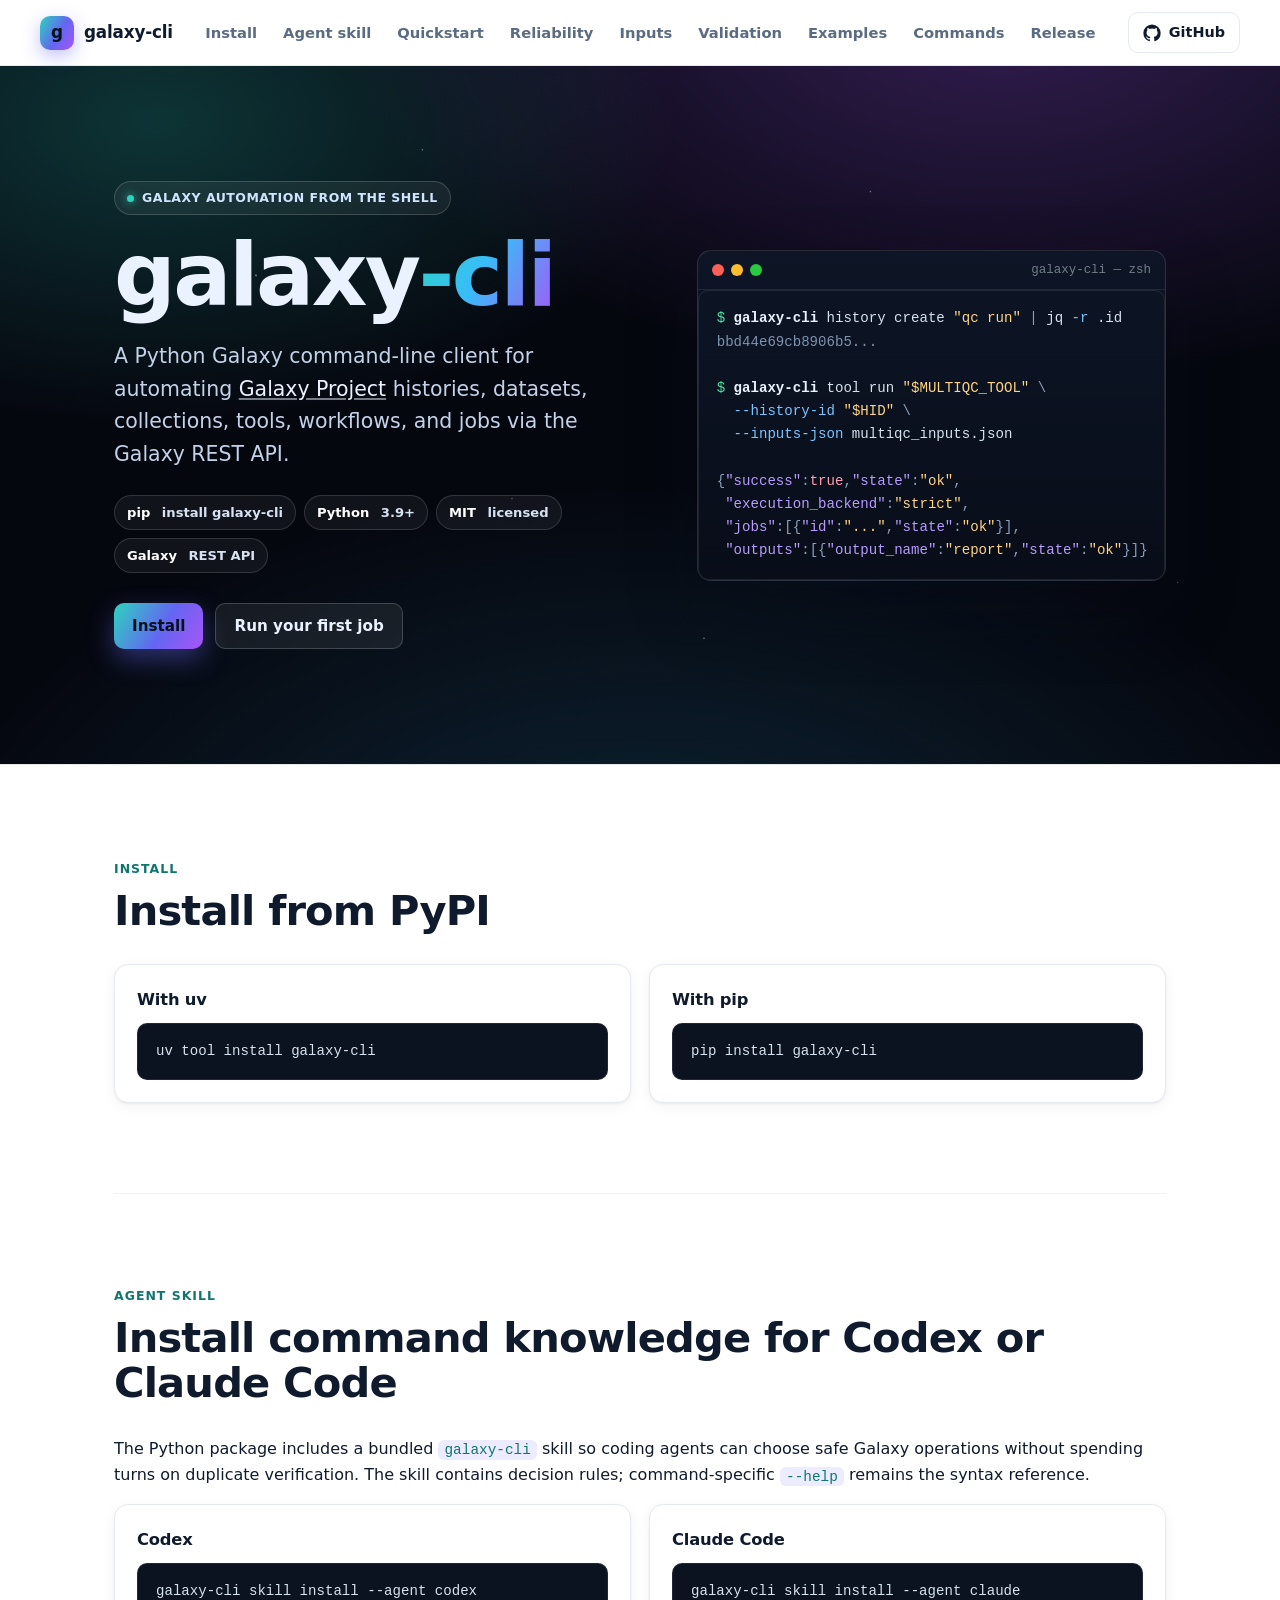
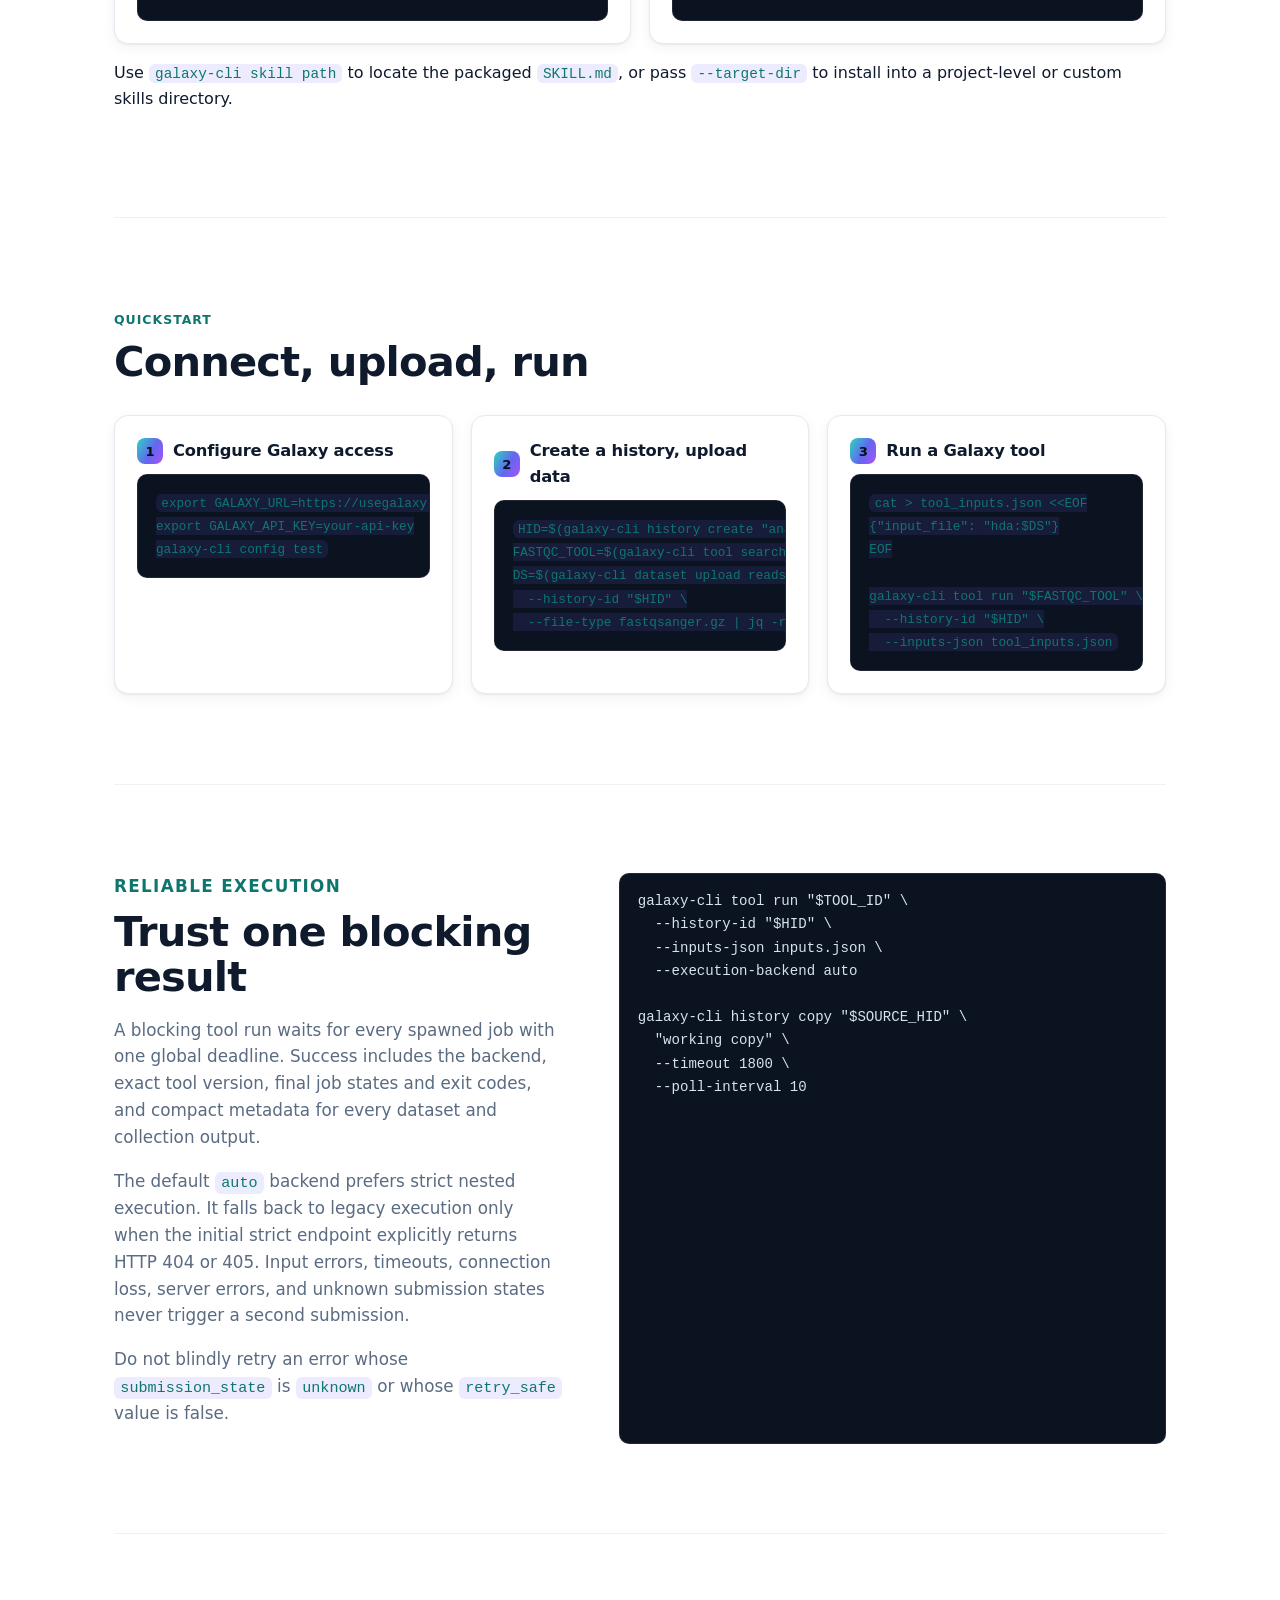
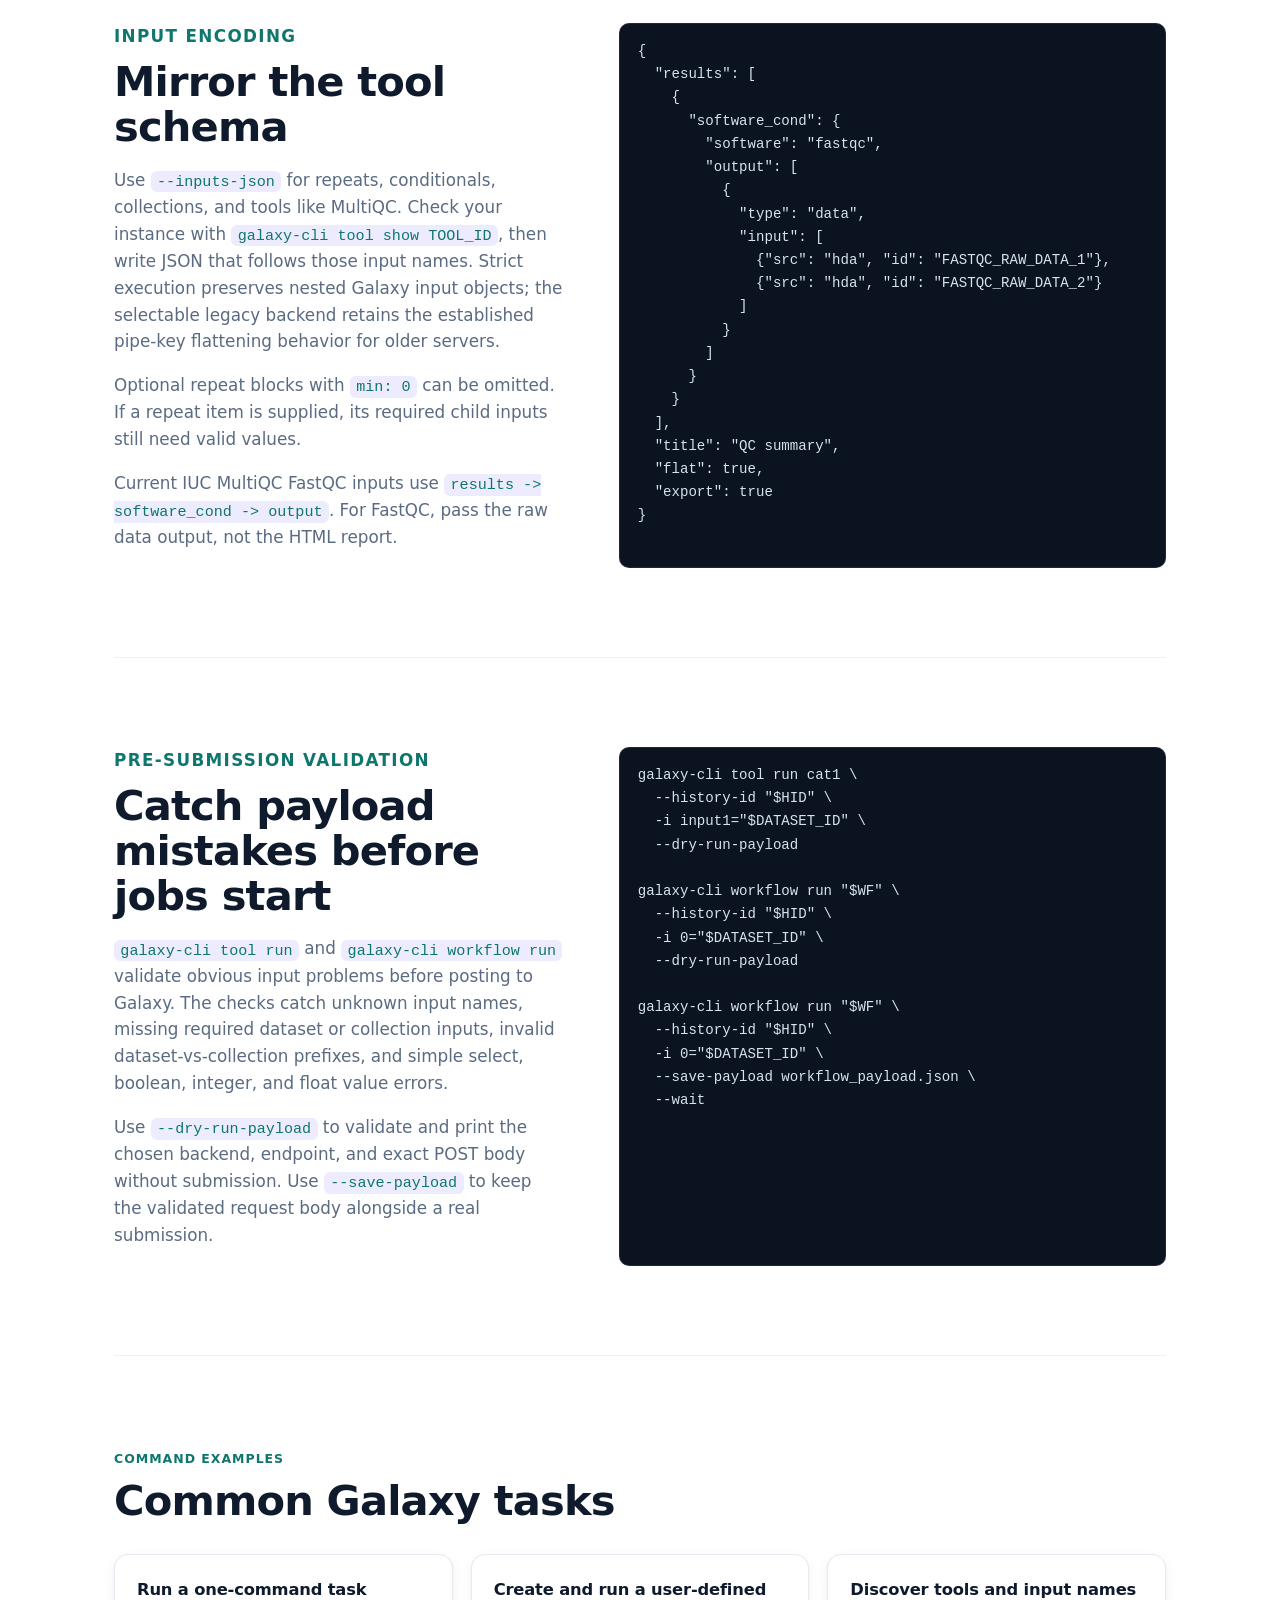
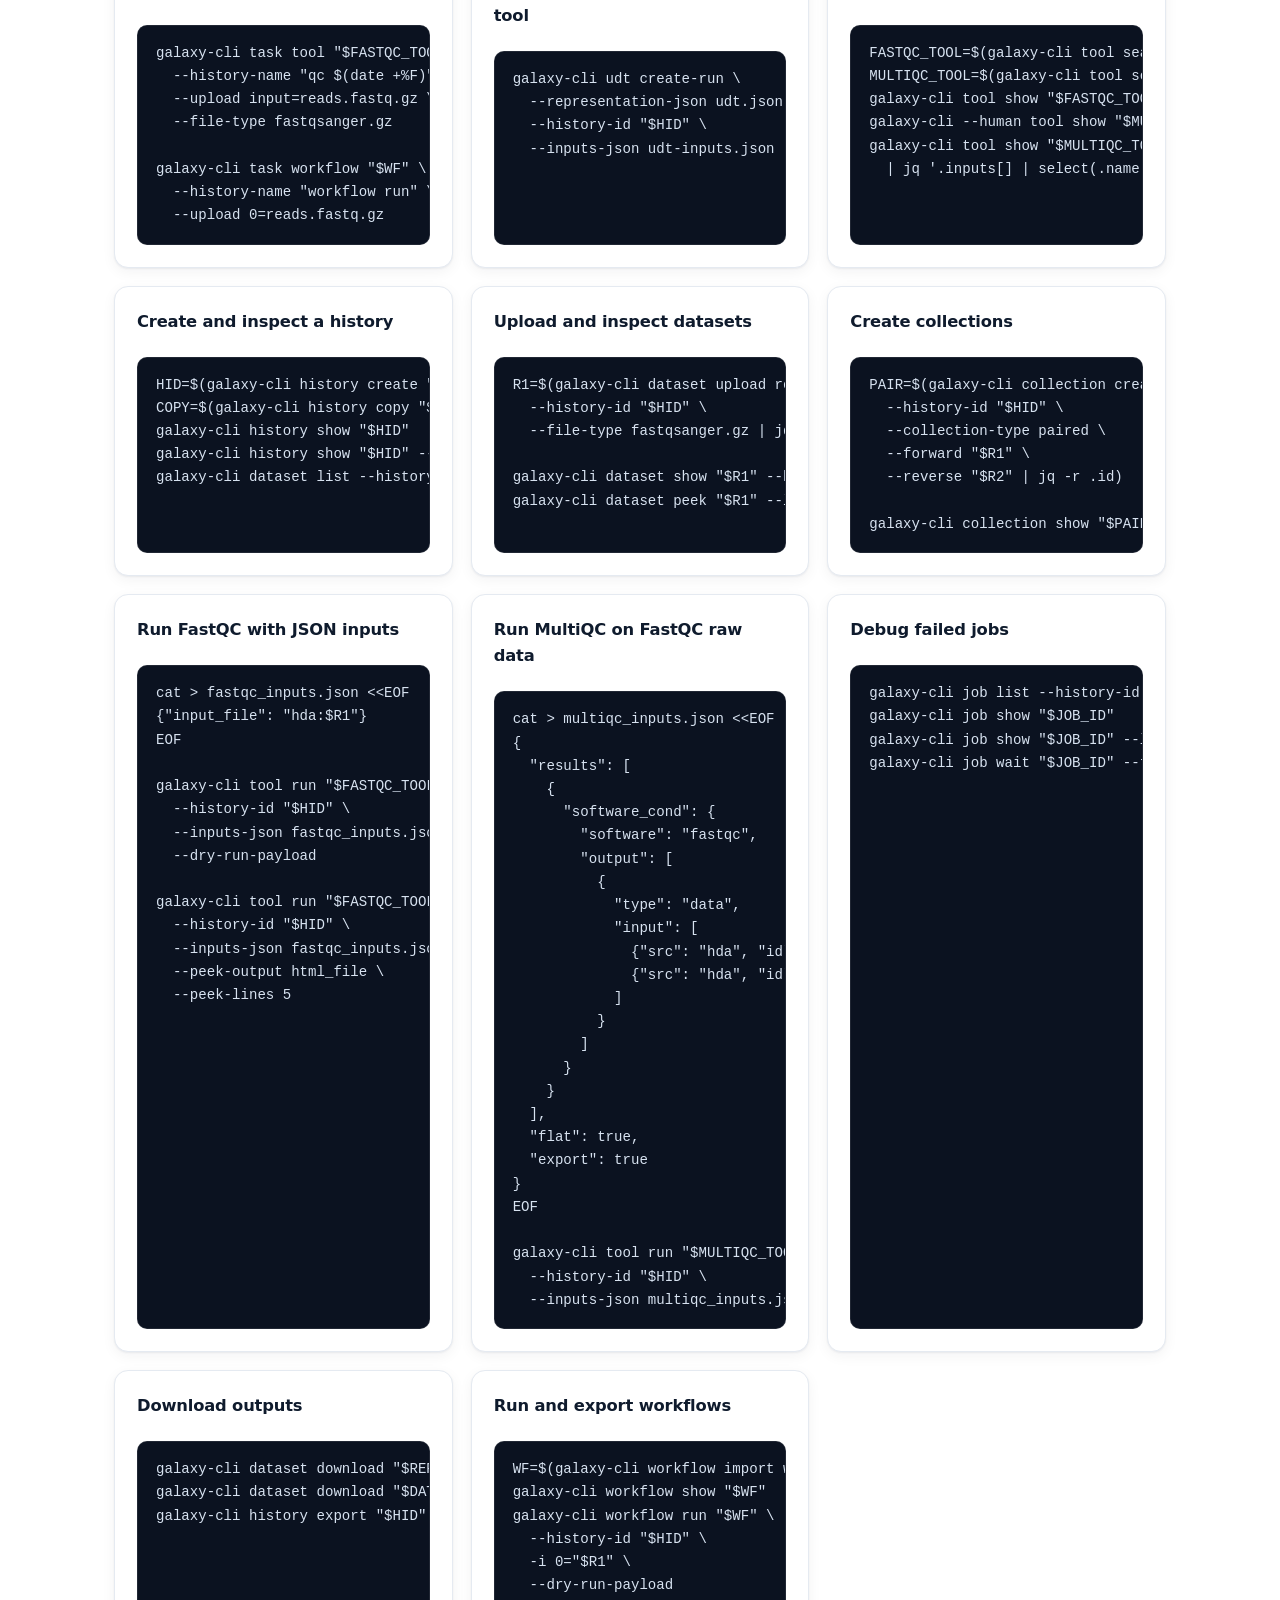
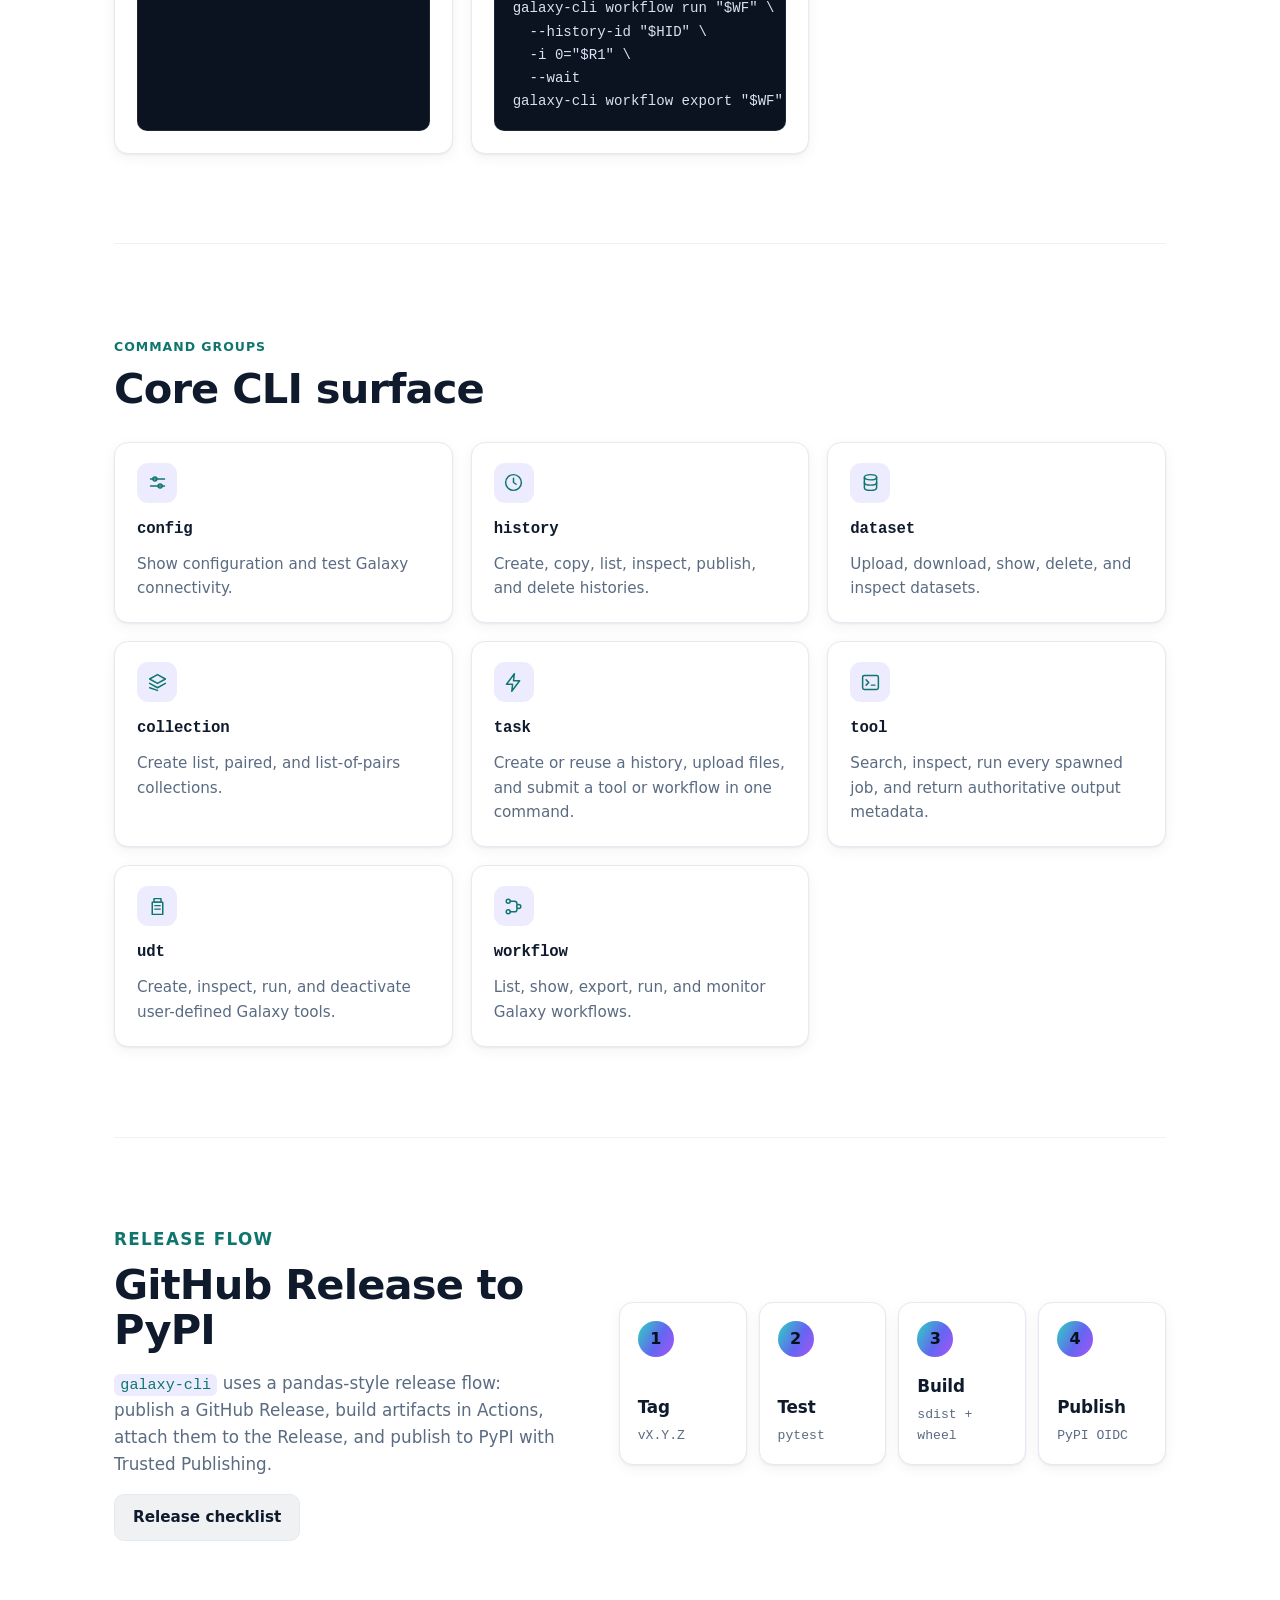
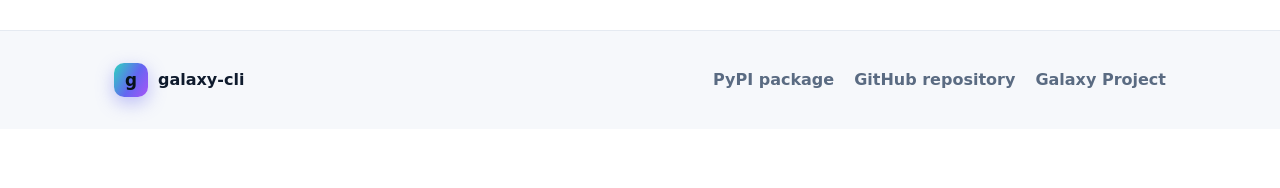
==== commit 87f39eba: "Implement reliable Galaxy CLI v1.5 execution" ====
--- a/docs/index.html
+++ b/docs/index.html
@@ -33,6 +33,7 @@
         <a href="#install">Install</a>
         <a href="#agent-skill">Agent skill</a>
         <a href="#quickstart">Quickstart</a>
+        <a href="#reliability">Reliability</a>
         <a href="#inputs">Inputs</a>
         <a href="#validation">Validation</a>
         <a href="#examples">Examples</a>
@@ -81,8 +82,10 @@
   <span class="tok-flag">--history-id</span> <span class="tok-str">"$HID"</span> <span class="tok-punc">\</span>
   <span class="tok-flag">--inputs-json</span> multiqc_inputs.json
 
-<span class="tok-punc">{</span><span class="tok-key">"jobs"</span><span class="tok-punc">:[{</span><span class="tok-key">"id"</span><span class="tok-punc">:</span><span class="tok-str">"..."</span><span class="tok-punc">,</span><span class="tok-key">"state"</span><span class="tok-punc">:</span><span class="tok-str">"ok"</span><span class="tok-punc">}],</span>
- <span class="tok-key">"outputs"</span><span class="tok-punc">:[{</span><span class="tok-key">"name"</span><span class="tok-punc">:</span><span class="tok-str">"MultiQC report"</span><span class="tok-punc">,</span><span class="tok-key">"state"</span><span class="tok-punc">:</span><span class="tok-str">"ok"</span><span class="tok-punc">}]}</span></code></pre>
+<span class="tok-punc">{</span><span class="tok-key">"success"</span><span class="tok-punc">:</span><span class="tok-num">true</span><span class="tok-punc">,</span><span class="tok-key">"state"</span><span class="tok-punc">:</span><span class="tok-str">"ok"</span><span class="tok-punc">,</span>
+ <span class="tok-key">"execution_backend"</span><span class="tok-punc">:</span><span class="tok-str">"strict"</span><span class="tok-punc">,</span>
+ <span class="tok-key">"jobs"</span><span class="tok-punc">:[{</span><span class="tok-key">"id"</span><span class="tok-punc">:</span><span class="tok-str">"..."</span><span class="tok-punc">,</span><span class="tok-key">"state"</span><span class="tok-punc">:</span><span class="tok-str">"ok"</span><span class="tok-punc">}],</span>
+ <span class="tok-key">"outputs"</span><span class="tok-punc">:[{</span><span class="tok-key">"output_name"</span><span class="tok-punc">:</span><span class="tok-str">"report"</span><span class="tok-punc">,</span><span class="tok-key">"state"</span><span class="tok-punc">:</span><span class="tok-str">"ok"</span><span class="tok-punc">}]}</span></code></pre>
           </figure>
         </section>
       </div>
@@ -115,8 +118,9 @@
         </div>
         <p>
           The Python package includes a bundled <code>galaxy-cli</code> skill
-          so coding agents can use Galaxy without spending turns rediscovering
-          command syntax, input encoding, and efficient verification steps.
+          so coding agents can choose safe Galaxy operations without spending
+          turns on duplicate verification. The skill contains decision rules;
+          command-specific <code>--help</code> remains the syntax reference.
         </p>
         <div class="code-grid">
           <div>
@@ -170,6 +174,40 @@
         </ol>
       </section>
 
+      <section class="band split" id="reliability">
+        <div>
+          <p class="eyebrow">Reliable execution</p>
+          <h2>Trust one blocking result</h2>
+          <p>
+            A blocking tool run waits for every spawned job with one global
+            deadline. Success includes the backend, exact tool version, final
+            job states and exit codes, and compact metadata for every dataset
+            and collection output.
+          </p>
+          <p>
+            The default <code>auto</code> backend prefers strict nested
+            execution. It falls back to legacy execution only when the initial
+            strict endpoint explicitly returns HTTP 404 or 405. Input errors,
+            timeouts, connection loss, server errors, and unknown submission
+            states never trigger a second submission.
+          </p>
+          <p>
+            Do not blindly retry an error whose
+            <code>submission_state</code> is <code>unknown</code> or whose
+            <code>retry_safe</code> value is false.
+          </p>
+        </div>
+        <pre><code>galaxy-cli tool run "$TOOL_ID" \
+  --history-id "$HID" \
+  --inputs-json inputs.json \
+  --execution-backend auto
+
+galaxy-cli history copy "$SOURCE_HID" \
+  "working copy" \
+  --timeout 1800 \
+  --poll-interval 10</code></pre>
+      </section>
+
       <section class="band split" id="inputs">
         <div>
           <p class="eyebrow">Input encoding</p>
@@ -178,8 +216,9 @@
             Use <code>--inputs-json</code> for repeats, conditionals,
             collections, and tools like MultiQC. Check your instance with
             <code>galaxy-cli tool show TOOL_ID</code>, then write JSON that
-            follows those input names. <code>galaxy-cli</code> flattens the
-            payload to Galaxy's native form before submission.
+            follows those input names. Strict execution preserves nested
+            Galaxy input objects; the selectable legacy backend retains the
+            established pipe-key flattening behavior for older servers.
           </p>
           <p>
             Optional repeat blocks with <code>min: 0</code> can be omitted. If
@@ -228,9 +267,10 @@
             integer, and float value errors.
           </p>
           <p>
-            Use <code>--dry-run-payload</code> to validate and print the exact
-            POST body without submission. Use <code>--save-payload</code> to
-            keep the validated request body alongside a real submission.
+            Use <code>--dry-run-payload</code> to validate and print the chosen
+            backend, endpoint, and exact POST body without submission. Use
+            <code>--save-payload</code> to keep the validated request body
+            alongside a real submission.
           </p>
         </div>
         <pre><code>galaxy-cli tool run cat1 \
@@ -268,6 +308,13 @@
 galaxy-cli task workflow "$WF" \
   --history-name "workflow run" \
   --upload 0=reads.fastq.gz</code></pre>
+          </article>
+          <article>
+            <h3>Create and run a user-defined tool</h3>
+            <pre><code>galaxy-cli udt create-run \
+  --representation-json udt.json \
+  --history-id "$HID" \
+  --inputs-json udt-inputs.json</code></pre>
           </article>
           <article>
             <h3>Discover tools and input names</h3>
@@ -281,6 +328,7 @@
           <article>
             <h3>Create and inspect a history</h3>
             <pre><code>HID=$(galaxy-cli history create "qc $(date +%F)" | jq -r .id)
+COPY=$(galaxy-cli history copy "$HID" "working copy" | jq -r .id)
 galaxy-cli history show "$HID"
 galaxy-cli history show "$HID" --contents
 galaxy-cli dataset list --history-id "$HID"</code></pre>
@@ -317,7 +365,9 @@
 
 galaxy-cli tool run "$FASTQC_TOOL" \
   --history-id "$HID" \
-  --inputs-json fastqc_inputs.json</code></pre>
+  --inputs-json fastqc_inputs.json \
+  --peek-output html_file \
+  --peek-lines 5</code></pre>
           </article>
           <article>
             <h3>Run MultiQC on FastQC raw data</h3>
@@ -414,7 +464,12 @@
           <article>
             <span class="cmd-icon"><svg viewBox="0 0 24 24" fill="none" stroke="currentColor" stroke-width="1.7" stroke-linecap="round" stroke-linejoin="round" aria-hidden="true"><rect x="3" y="4" width="18" height="16" rx="2"/><path d="M7 9l3 3-3 3"/><line x1="13" y1="15" x2="17" y2="15"/></svg></span>
             <h3>tool</h3>
-            <p>Search, inspect, run, wait, and return compact output metadata.</p>
+            <p>Search, inspect, run every spawned job, and return authoritative output metadata.</p>
+          </article>
+          <article>
+            <span class="cmd-icon"><svg viewBox="0 0 24 24" fill="none" stroke="currentColor" stroke-width="1.7" stroke-linecap="round" stroke-linejoin="round" aria-hidden="true"><path d="M8 3h8v4H8z"/><path d="M6 7h12v14H6z"/><path d="M9 11h6M9 15h6"/></svg></span>
+            <h3>udt</h3>
+            <p>Create, inspect, run, and deactivate user-defined Galaxy tools.</p>
           </article>
           <article>
             <span class="cmd-icon"><svg viewBox="0 0 24 24" fill="none" stroke="currentColor" stroke-width="1.7" stroke-linecap="round" stroke-linejoin="round" aria-hidden="true"><circle cx="6" cy="6" r="2.3"/><circle cx="6" cy="18" r="2.3"/><circle cx="18" cy="12" r="2.3"/><path d="M8.3 6H13a3 3 0 0 1 3 3v.7"/><path d="M8.3 18H13a3 3 0 0 0 3-3v-.7"/></svg></span>
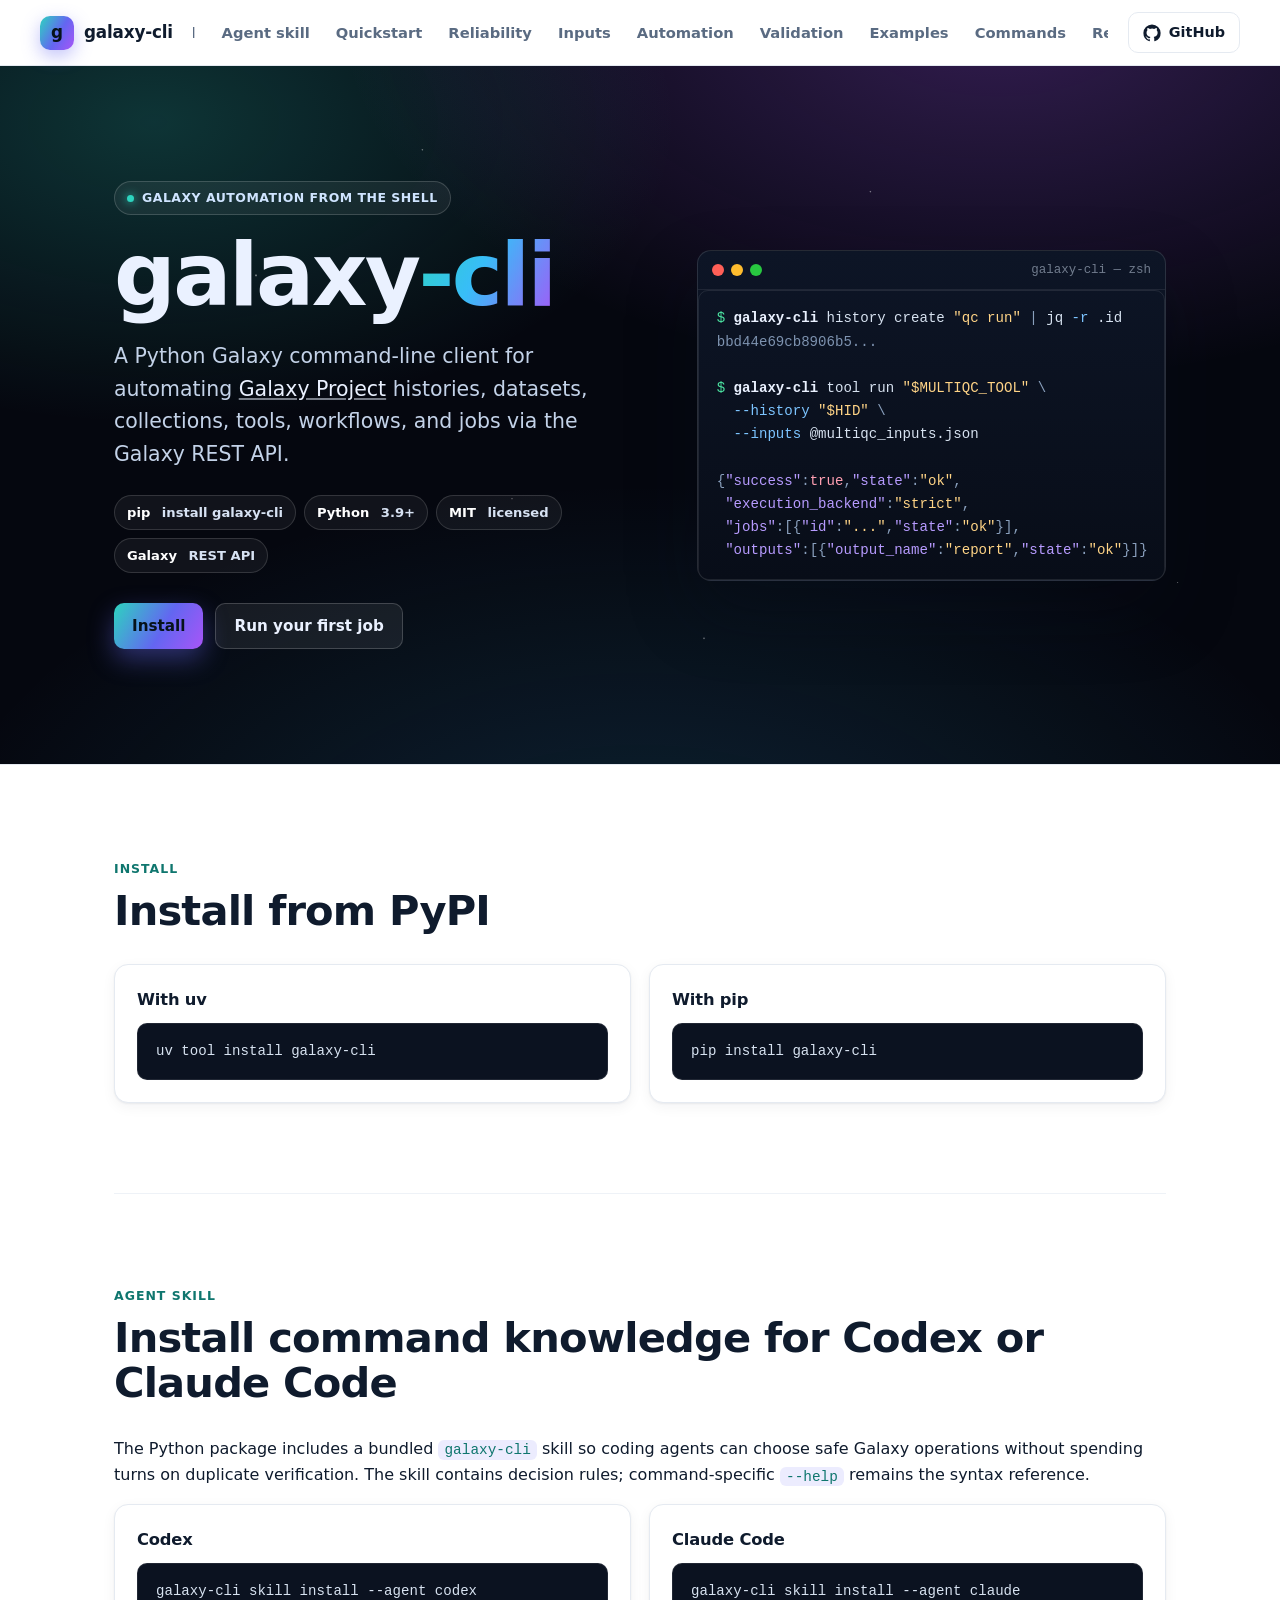
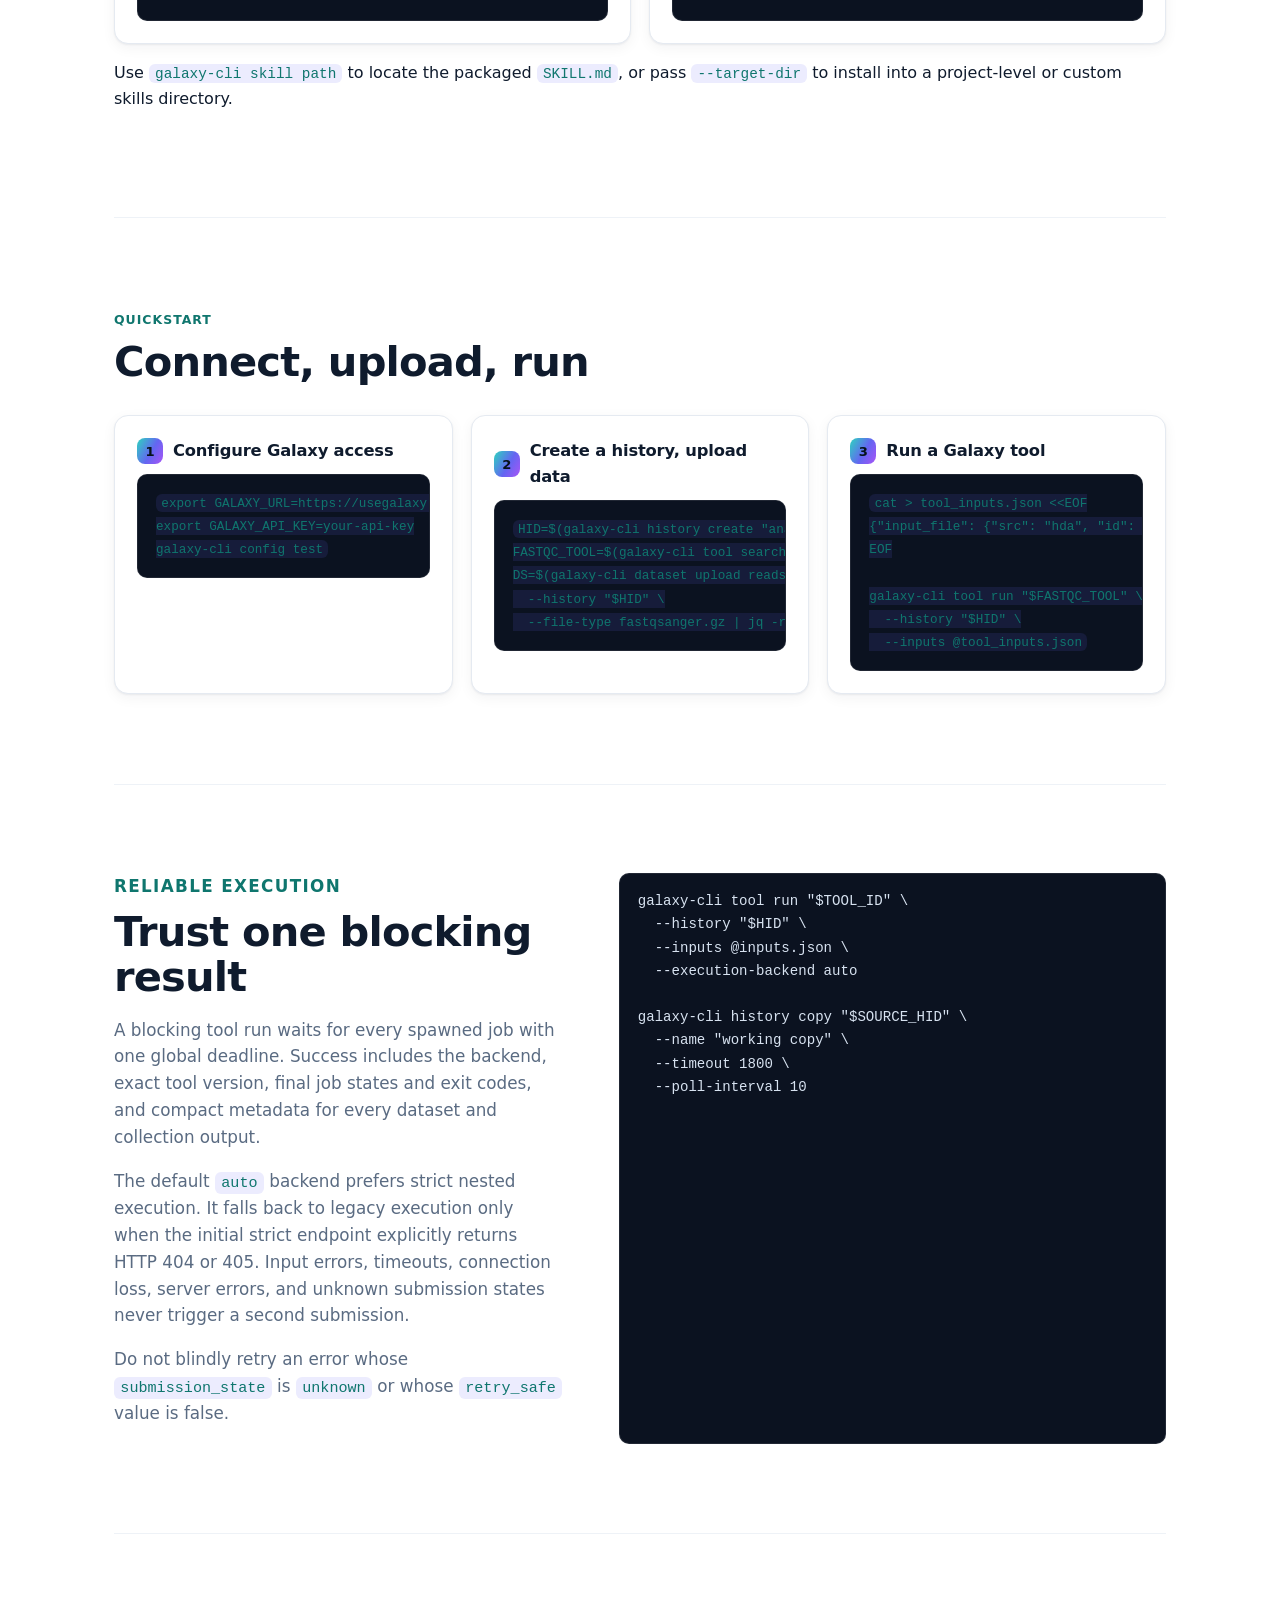
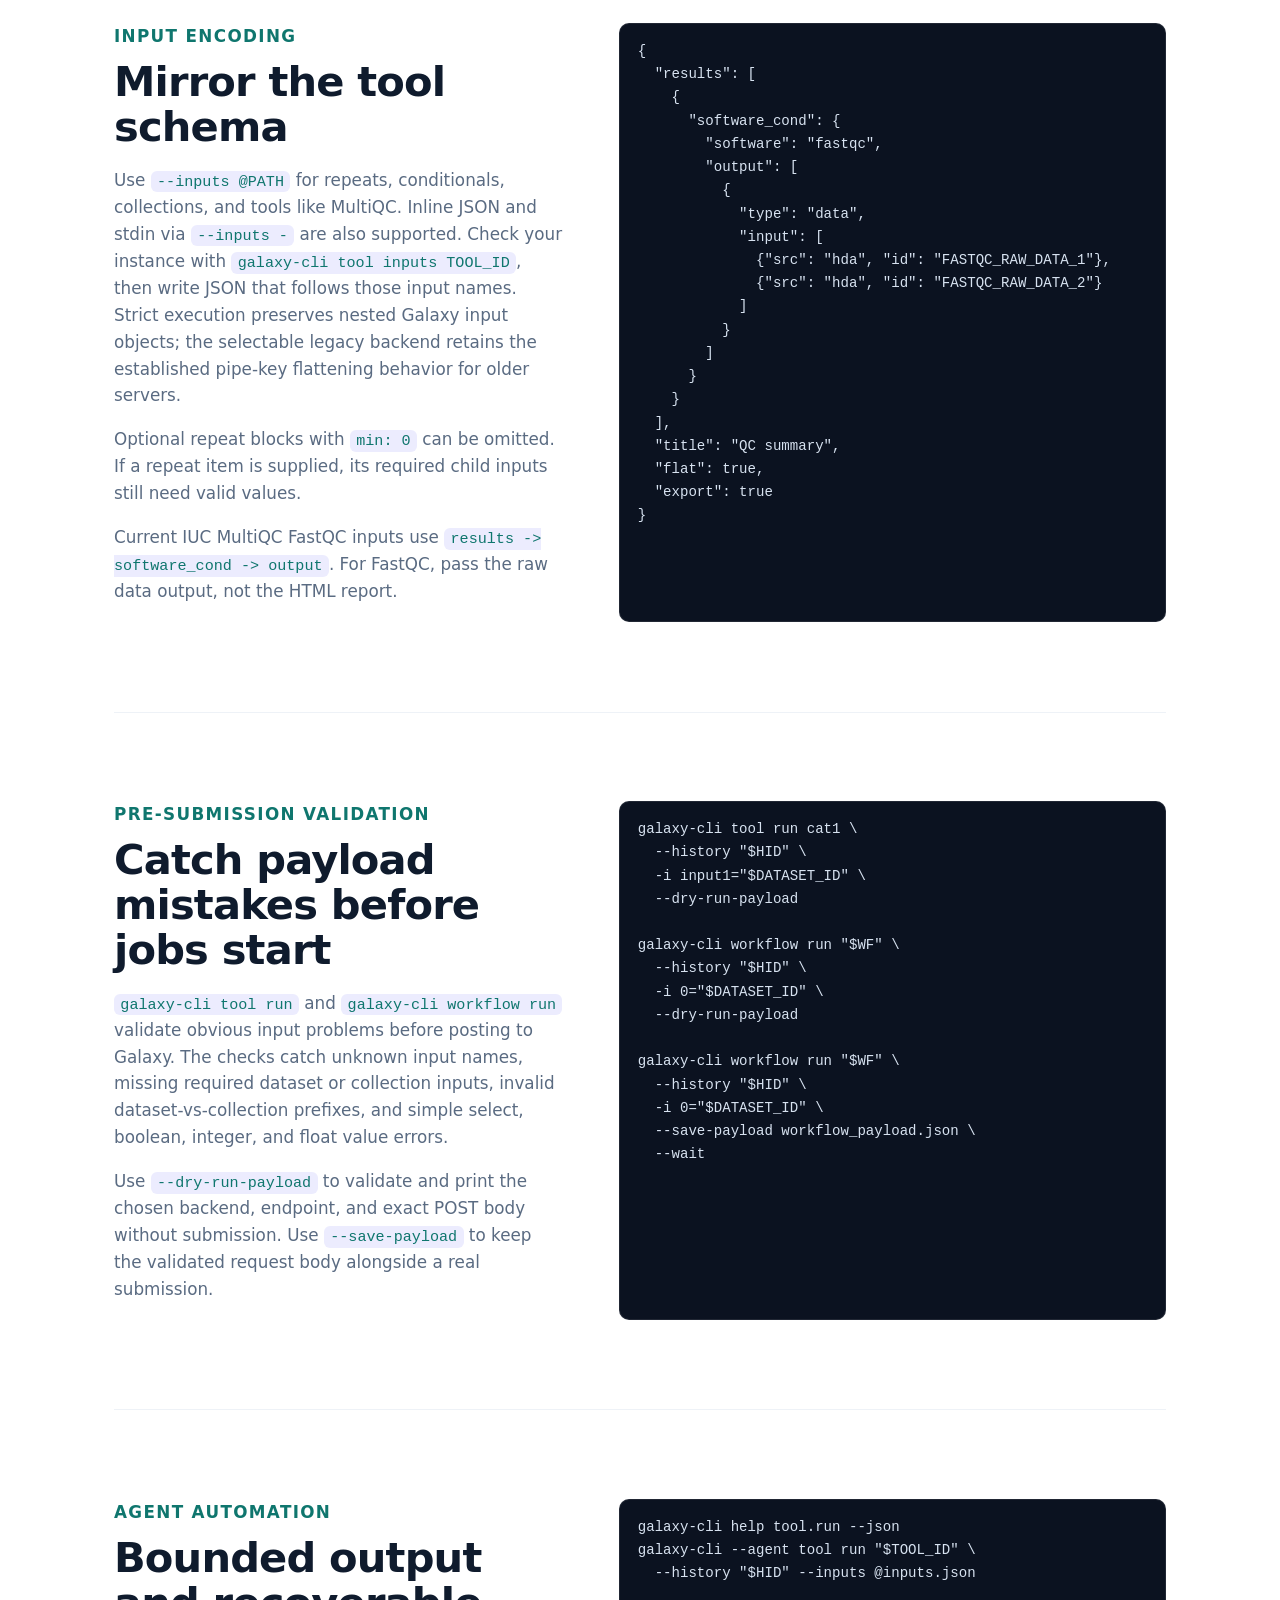
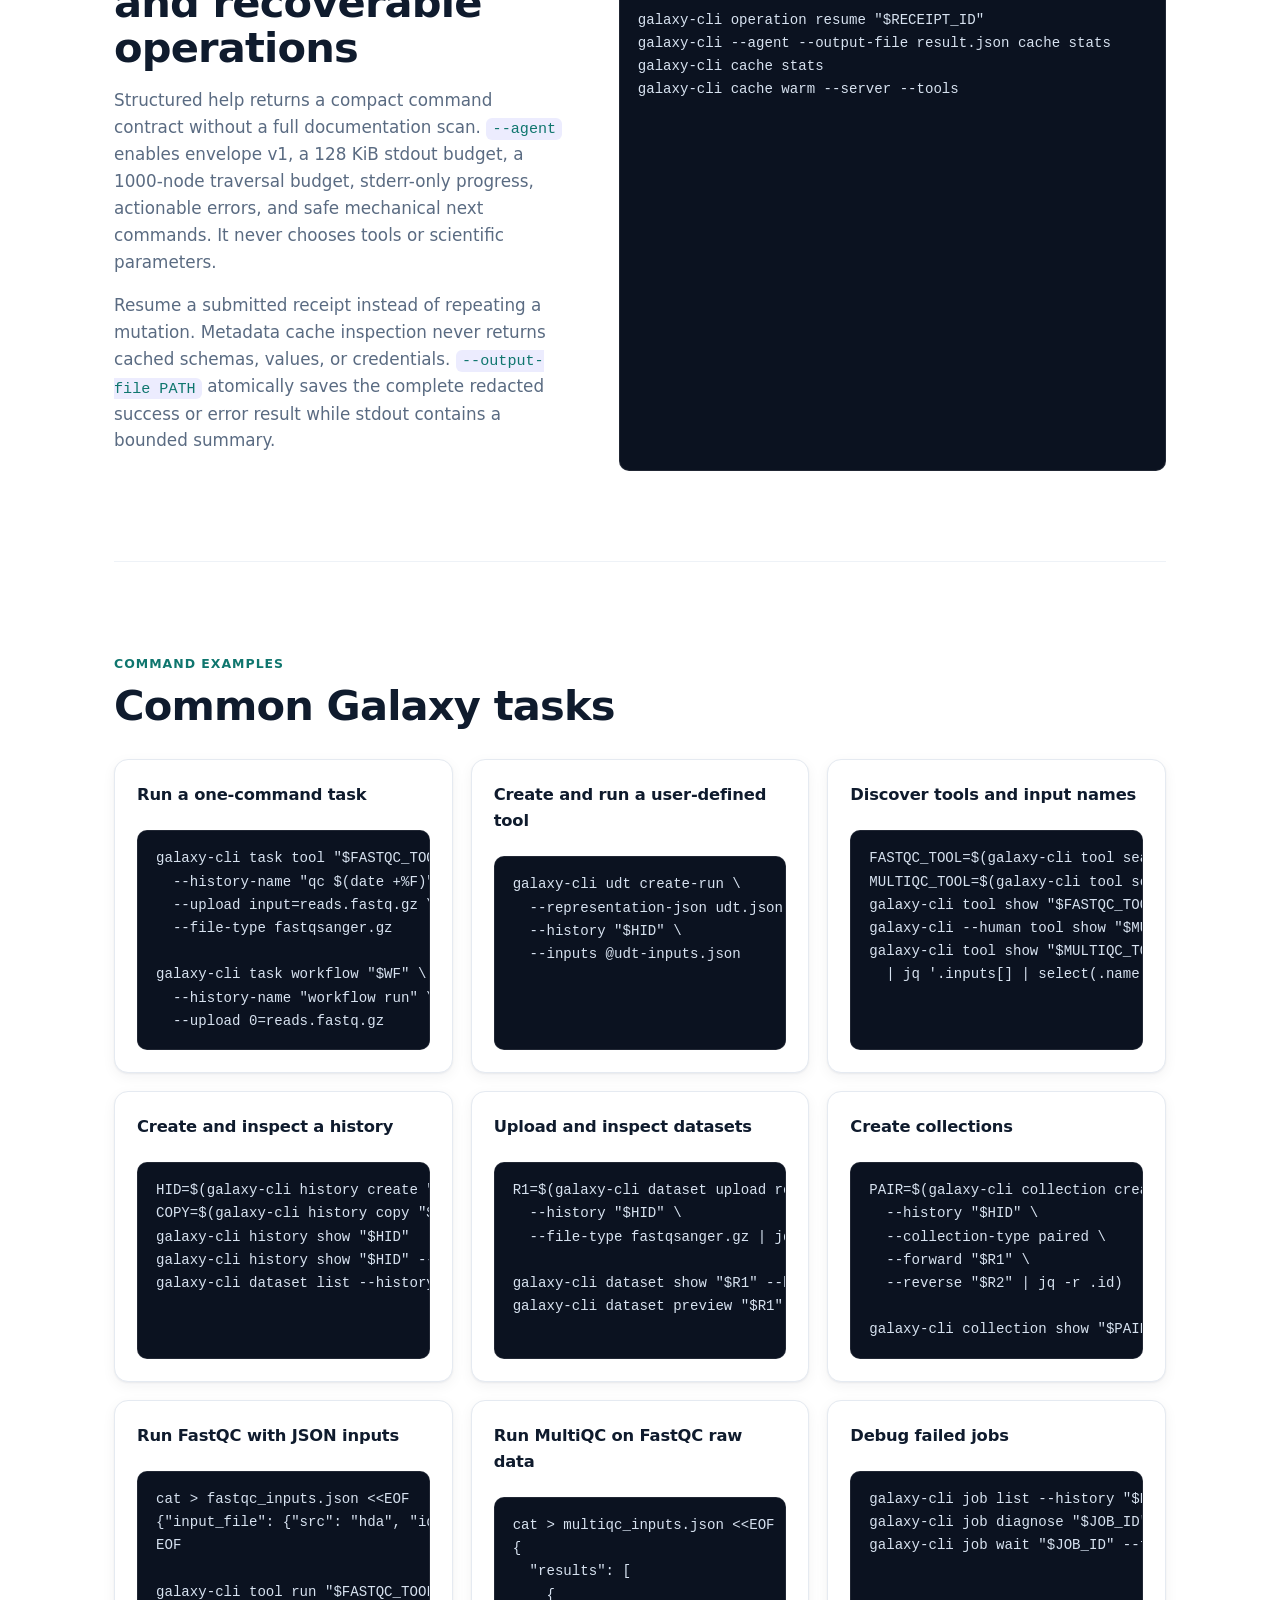
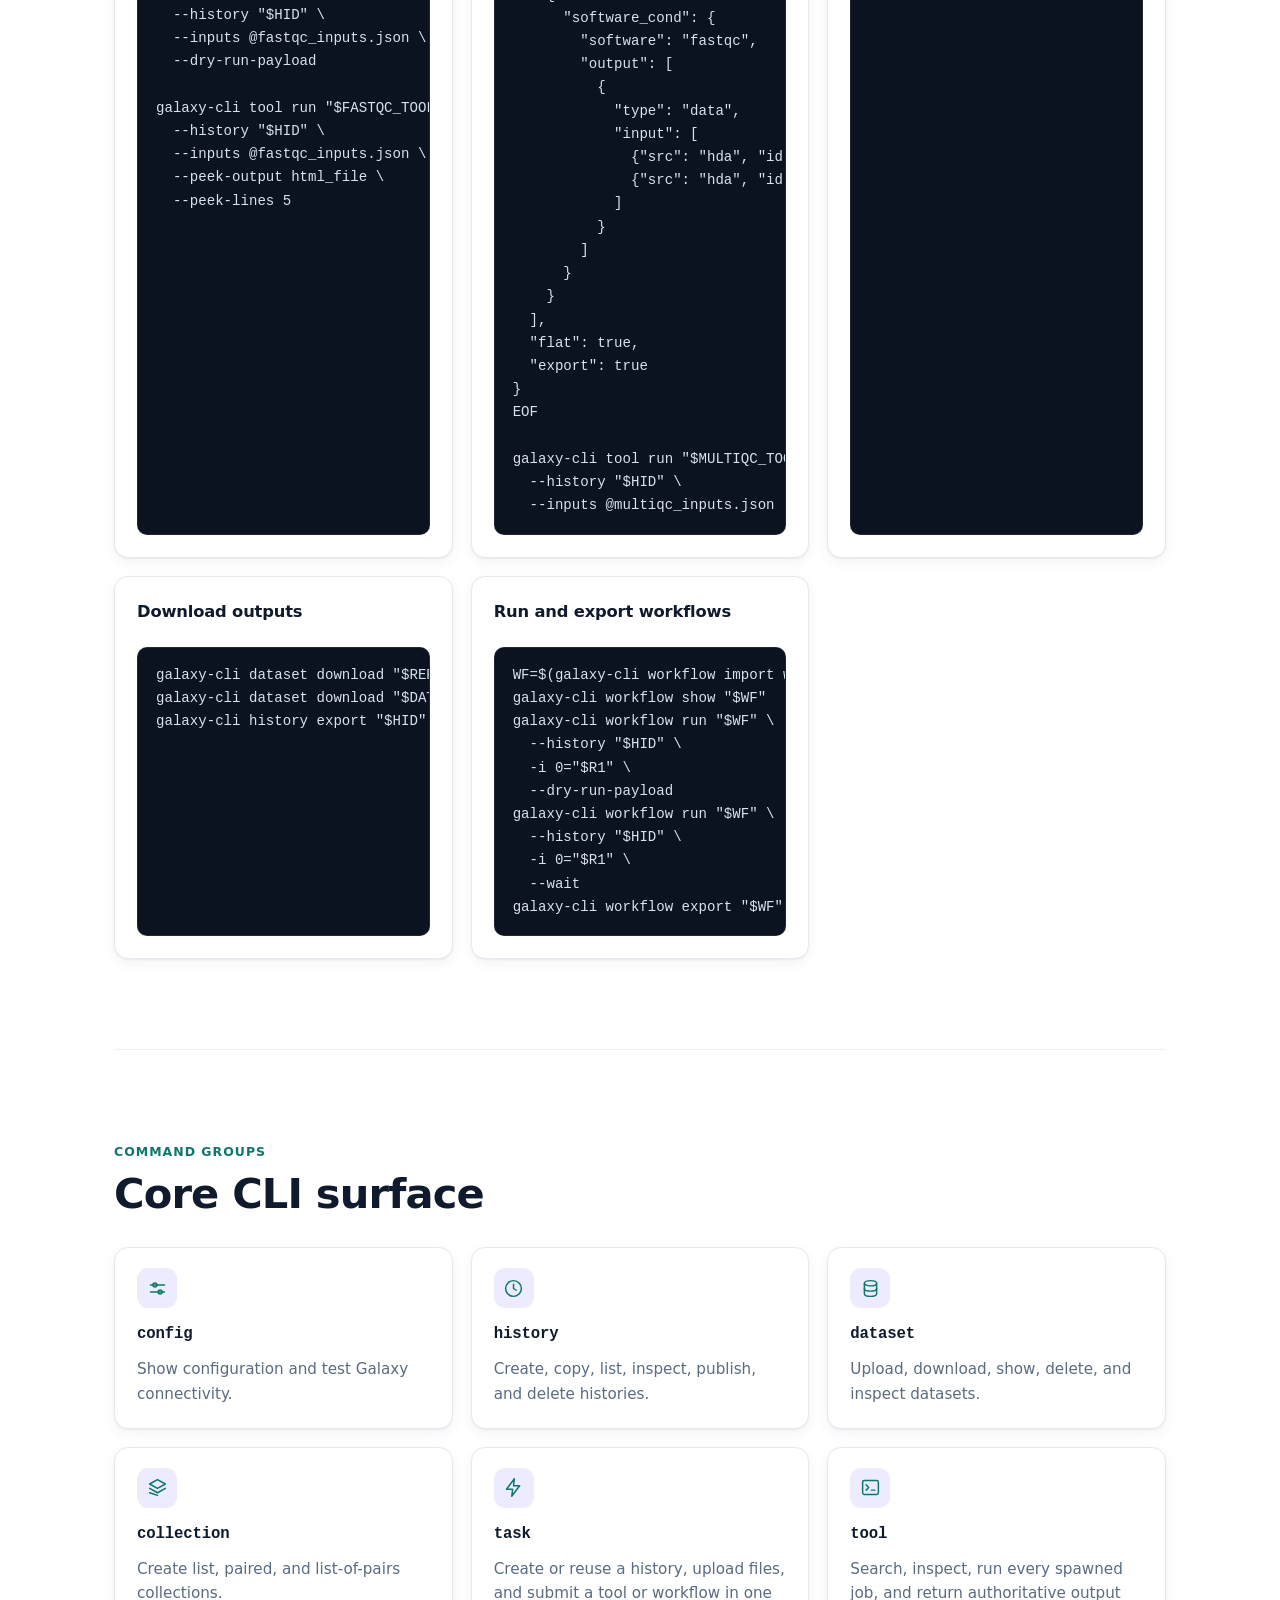
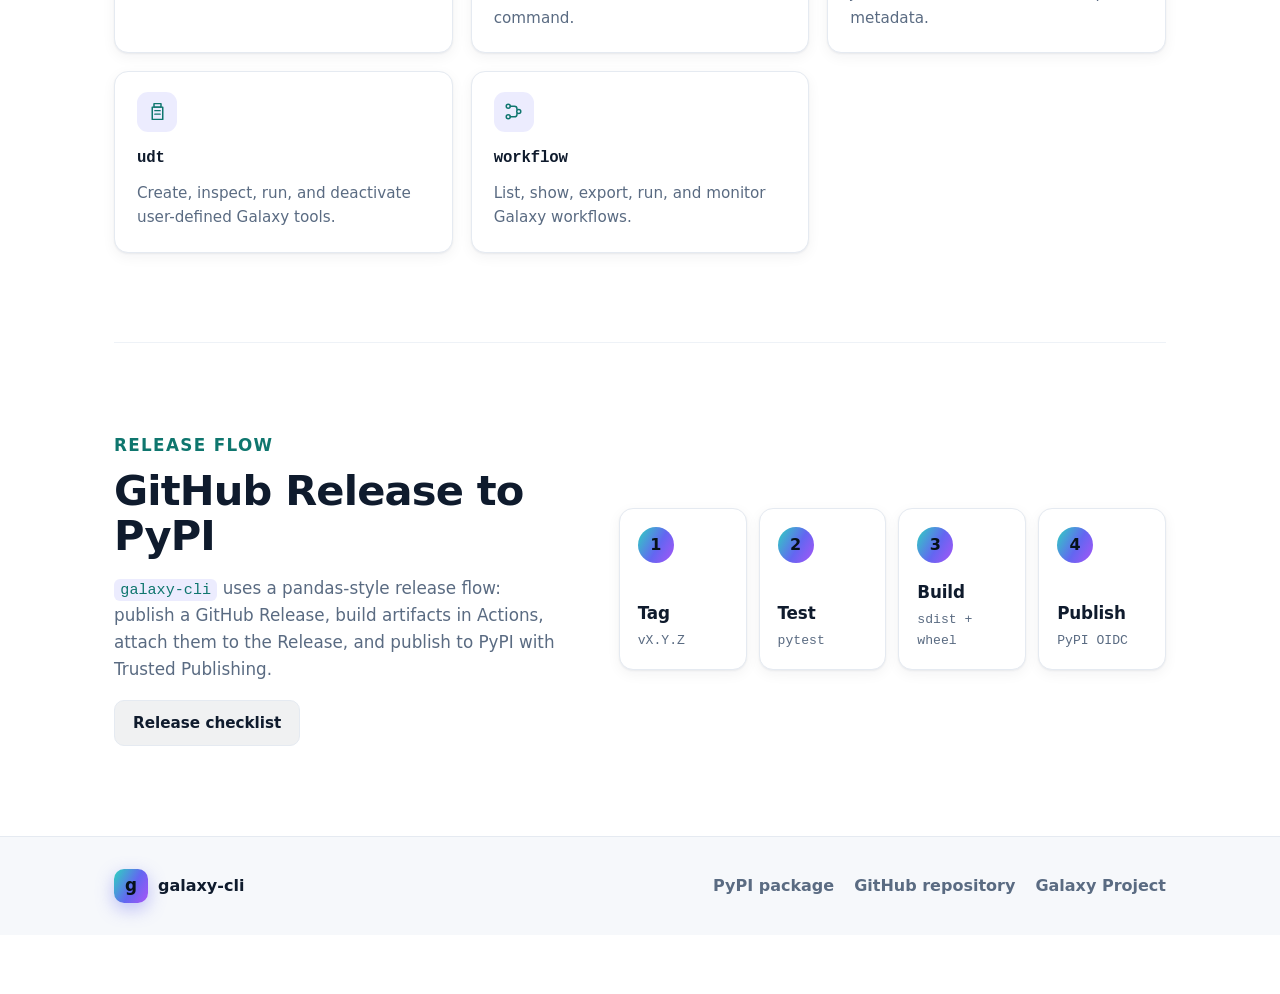
==== commit ac9d647f: "Release galaxy-cli 1.6.0" ====
--- a/docs/index.html
+++ b/docs/index.html
@@ -35,6 +35,7 @@
         <a href="#quickstart">Quickstart</a>
         <a href="#reliability">Reliability</a>
         <a href="#inputs">Inputs</a>
+        <a href="#automation">Automation</a>
         <a href="#validation">Validation</a>
         <a href="#examples">Examples</a>
         <a href="#commands">Commands</a>
@@ -79,8 +80,8 @@
 <span class="tok-out">bbd44e69cb8906b5...</span>
 
 <span class="tok-prompt">$</span> <span class="tok-cmd">galaxy-cli</span> tool run <span class="tok-str">"$MULTIQC_TOOL"</span> <span class="tok-punc">\</span>
-  <span class="tok-flag">--history-id</span> <span class="tok-str">"$HID"</span> <span class="tok-punc">\</span>
-  <span class="tok-flag">--inputs-json</span> multiqc_inputs.json
+  <span class="tok-flag">--history</span> <span class="tok-str">"$HID"</span> <span class="tok-punc">\</span>
+  <span class="tok-flag">--inputs</span> @multiqc_inputs.json
 
 <span class="tok-punc">{</span><span class="tok-key">"success"</span><span class="tok-punc">:</span><span class="tok-num">true</span><span class="tok-punc">,</span><span class="tok-key">"state"</span><span class="tok-punc">:</span><span class="tok-str">"ok"</span><span class="tok-punc">,</span>
  <span class="tok-key">"execution_backend"</span><span class="tok-punc">:</span><span class="tok-str">"strict"</span><span class="tok-punc">,</span>
@@ -158,18 +159,18 @@
             <pre><code>HID=$(galaxy-cli history create "analysis" | jq -r .id)
 FASTQC_TOOL=$(galaxy-cli tool search fastqc --limit 5 | jq -r '.[0].id')
 DS=$(galaxy-cli dataset upload reads.fastq.gz \
-  --history-id "$HID" \
+  --history "$HID" \
   --file-type fastqsanger.gz | jq -r .id)</code></pre>
           </li>
           <li>
             <h3>Run a Galaxy tool</h3>
             <pre><code>cat &gt; tool_inputs.json &lt;&lt;EOF
-{"input_file": "hda:$DS"}
+{"input_file": {"src": "hda", "id": "$DS"}}
 EOF
 
 galaxy-cli tool run "$FASTQC_TOOL" \
-  --history-id "$HID" \
-  --inputs-json tool_inputs.json</code></pre>
+  --history "$HID" \
+  --inputs @tool_inputs.json</code></pre>
           </li>
         </ol>
       </section>
@@ -198,12 +199,12 @@
           </p>
         </div>
         <pre><code>galaxy-cli tool run "$TOOL_ID" \
-  --history-id "$HID" \
-  --inputs-json inputs.json \
+  --history "$HID" \
+  --inputs @inputs.json \
   --execution-backend auto
 
 galaxy-cli history copy "$SOURCE_HID" \
-  "working copy" \
+  --name "working copy" \
   --timeout 1800 \
   --poll-interval 10</code></pre>
       </section>
@@ -213,9 +214,10 @@
           <p class="eyebrow">Input encoding</p>
           <h2>Mirror the tool schema</h2>
           <p>
-            Use <code>--inputs-json</code> for repeats, conditionals,
-            collections, and tools like MultiQC. Check your instance with
-            <code>galaxy-cli tool show TOOL_ID</code>, then write JSON that
+            Use <code>--inputs @PATH</code> for repeats, conditionals,
+            collections, and tools like MultiQC. Inline JSON and stdin via
+            <code>--inputs -</code> are also supported. Check your instance with
+            <code>galaxy-cli tool inputs TOOL_ID</code>, then write JSON that
             follows those input names. Strict execution preserves nested
             Galaxy input objects; the selectable legacy backend retains the
             established pipe-key flattening behavior for older servers.
@@ -274,20 +276,49 @@
           </p>
         </div>
         <pre><code>galaxy-cli tool run cat1 \
-  --history-id "$HID" \
+  --history "$HID" \
   -i input1="$DATASET_ID" \
   --dry-run-payload
 
 galaxy-cli workflow run "$WF" \
-  --history-id "$HID" \
+  --history "$HID" \
   -i 0="$DATASET_ID" \
   --dry-run-payload
 
 galaxy-cli workflow run "$WF" \
-  --history-id "$HID" \
+  --history "$HID" \
   -i 0="$DATASET_ID" \
   --save-payload workflow_payload.json \
   --wait</code></pre>
+      </section>
+
+      <section class="band split" id="automation">
+        <div>
+          <p class="eyebrow">Agent automation</p>
+          <h2>Bounded output and recoverable operations</h2>
+          <p>
+            Structured help returns a compact command contract without a full
+            documentation scan. <code>--agent</code> enables envelope v1,
+            a 128 KiB stdout budget, a 1000-node traversal budget, stderr-only
+            progress, actionable errors, and safe mechanical next commands. It
+            never chooses tools or scientific parameters.
+          </p>
+          <p>
+            Resume a submitted receipt instead of repeating a mutation.
+            Metadata cache inspection never returns cached schemas, values, or
+            credentials. <code>--output-file PATH</code> atomically saves the
+            complete redacted success or error result while stdout contains a
+            bounded summary.
+          </p>
+        </div>
+        <pre><code>galaxy-cli help tool.run --json
+galaxy-cli --agent tool run "$TOOL_ID" \
+  --history "$HID" --inputs @inputs.json
+
+galaxy-cli operation resume "$RECEIPT_ID"
+galaxy-cli --agent --output-file result.json cache stats
+galaxy-cli cache stats
+galaxy-cli cache warm --server --tools</code></pre>
       </section>
 
       <section class="band" id="examples">
@@ -313,8 +344,8 @@
             <h3>Create and run a user-defined tool</h3>
             <pre><code>galaxy-cli udt create-run \
   --representation-json udt.json \
-  --history-id "$HID" \
-  --inputs-json udt-inputs.json</code></pre>
+  --history "$HID" \
+  --inputs @udt-inputs.json</code></pre>
           </article>
           <article>
             <h3>Discover tools and input names</h3>
@@ -328,24 +359,24 @@
           <article>
             <h3>Create and inspect a history</h3>
             <pre><code>HID=$(galaxy-cli history create "qc $(date +%F)" | jq -r .id)
-COPY=$(galaxy-cli history copy "$HID" "working copy" | jq -r .id)
+COPY=$(galaxy-cli history copy "$HID" --name "working copy" | jq -r .id)
 galaxy-cli history show "$HID"
 galaxy-cli history show "$HID" --contents
-galaxy-cli dataset list --history-id "$HID"</code></pre>
+galaxy-cli dataset list --history "$HID"</code></pre>
           </article>
           <article>
             <h3>Upload and inspect datasets</h3>
             <pre><code>R1=$(galaxy-cli dataset upload reads_R1.fastq.gz \
-  --history-id "$HID" \
+  --history "$HID" \
   --file-type fastqsanger.gz | jq -r .id)
 
-galaxy-cli dataset show "$R1" --history-id "$HID"
-galaxy-cli dataset peek "$R1" --lines 5</code></pre>
+galaxy-cli dataset show "$R1" --history "$HID"
+galaxy-cli dataset preview "$R1" --head 5</code></pre>
           </article>
           <article>
             <h3>Create collections</h3>
             <pre><code>PAIR=$(galaxy-cli collection create sampleA \
-  --history-id "$HID" \
+  --history "$HID" \
   --collection-type paired \
   --forward "$R1" \
   --reverse "$R2" | jq -r .id)
@@ -355,17 +386,17 @@
           <article>
             <h3>Run FastQC with JSON inputs</h3>
             <pre><code>cat &gt; fastqc_inputs.json &lt;&lt;EOF
-{"input_file": "hda:$R1"}
+{"input_file": {"src": "hda", "id": "$R1"}}
 EOF
 
 galaxy-cli tool run "$FASTQC_TOOL" \
-  --history-id "$HID" \
-  --inputs-json fastqc_inputs.json \
+  --history "$HID" \
+  --inputs @fastqc_inputs.json \
   --dry-run-payload
 
 galaxy-cli tool run "$FASTQC_TOOL" \
-  --history-id "$HID" \
-  --inputs-json fastqc_inputs.json \
+  --history "$HID" \
+  --inputs @fastqc_inputs.json \
   --peek-output html_file \
   --peek-lines 5</code></pre>
           </article>
@@ -395,14 +426,13 @@
 EOF
 
 galaxy-cli tool run "$MULTIQC_TOOL" \
-  --history-id "$HID" \
-  --inputs-json multiqc_inputs.json</code></pre>
+  --history "$HID" \
+  --inputs @multiqc_inputs.json</code></pre>
           </article>
           <article>
             <h3>Debug failed jobs</h3>
-            <pre><code>galaxy-cli job list --history-id "$HID" --state error
-galaxy-cli job show "$JOB_ID"
-galaxy-cli job show "$JOB_ID" --logs
+            <pre><code>galaxy-cli job list --history "$HID" --state error
+galaxy-cli job diagnose "$JOB_ID"
 galaxy-cli job wait "$JOB_ID" --timeout 1800</code></pre>
           </article>
           <article>
@@ -416,11 +446,11 @@
             <pre><code>WF=$(galaxy-cli workflow import workflow.ga | jq -r .id)
 galaxy-cli workflow show "$WF"
 galaxy-cli workflow run "$WF" \
-  --history-id "$HID" \
+  --history "$HID" \
   -i 0="$R1" \
   --dry-run-payload
 galaxy-cli workflow run "$WF" \
-  --history-id "$HID" \
+  --history "$HID" \
   -i 0="$R1" \
   --wait
 galaxy-cli workflow export "$WF" -o workflow.ga</code></pre>
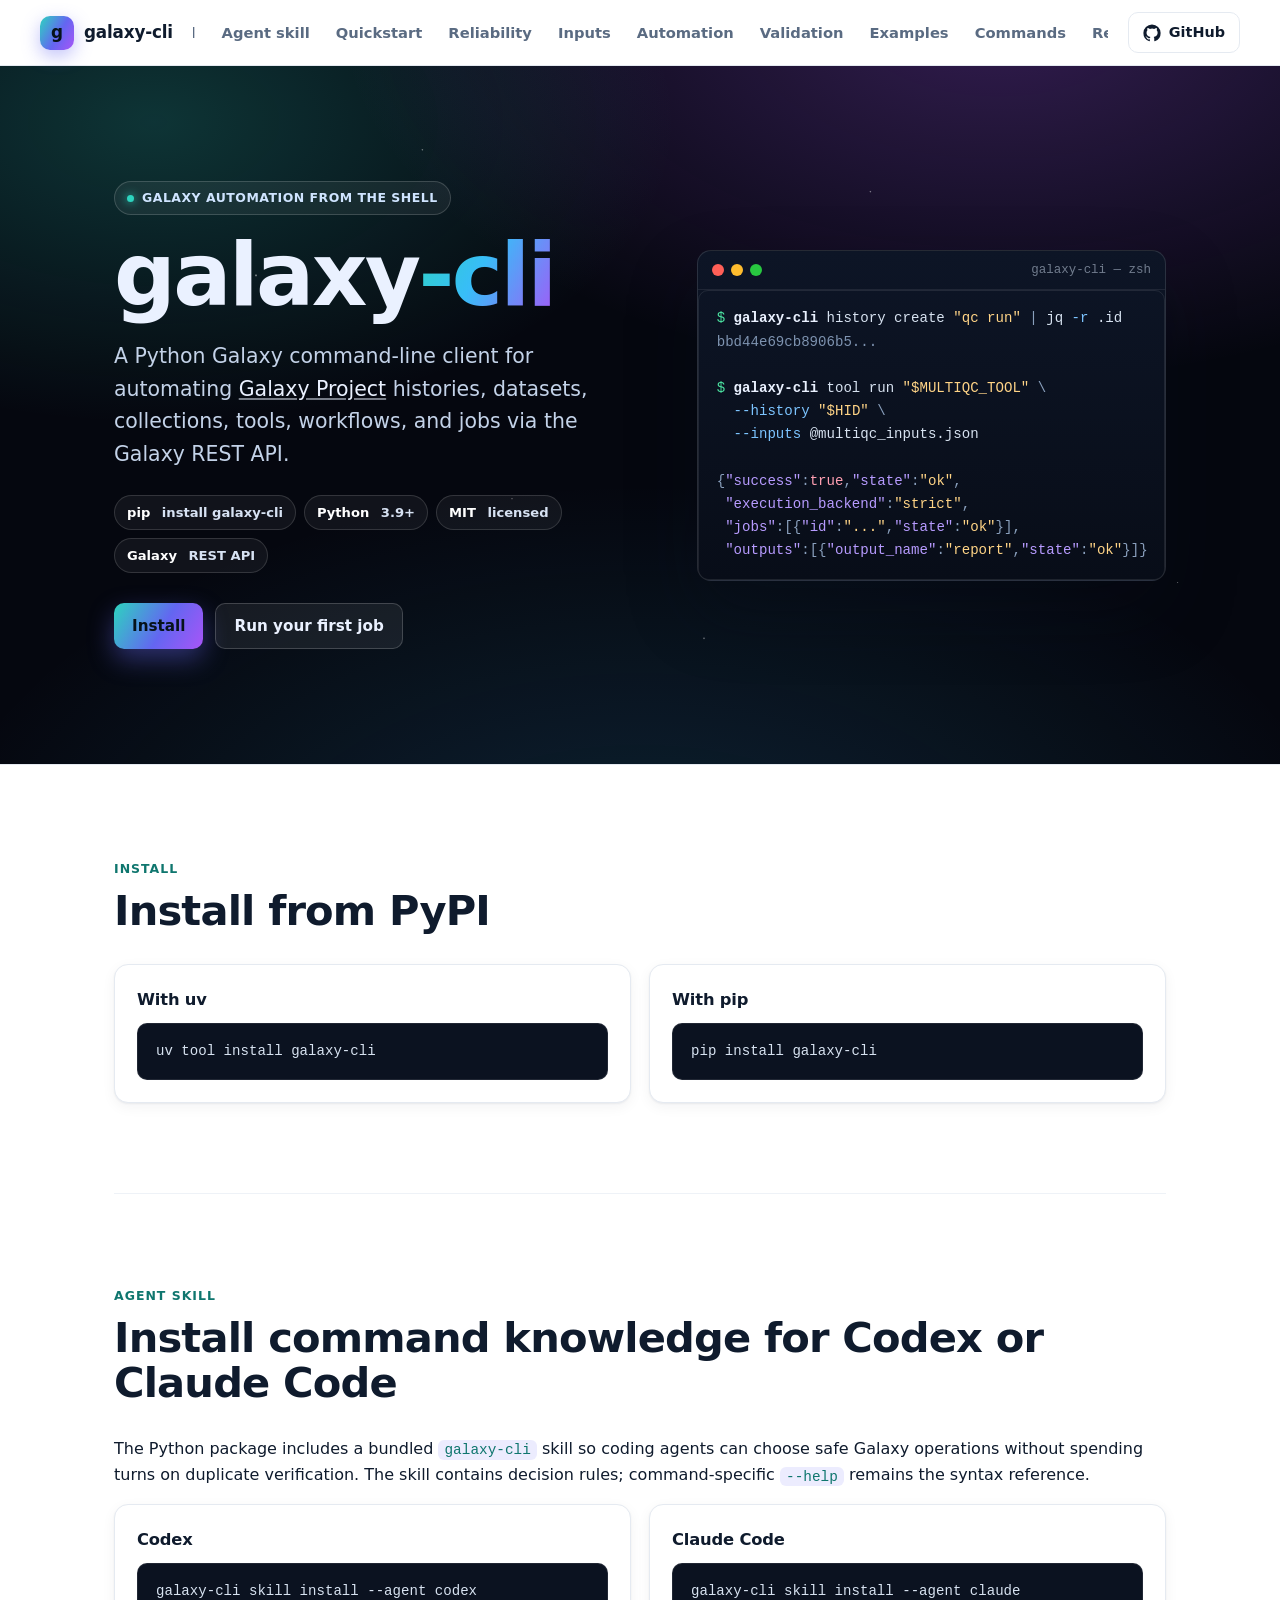
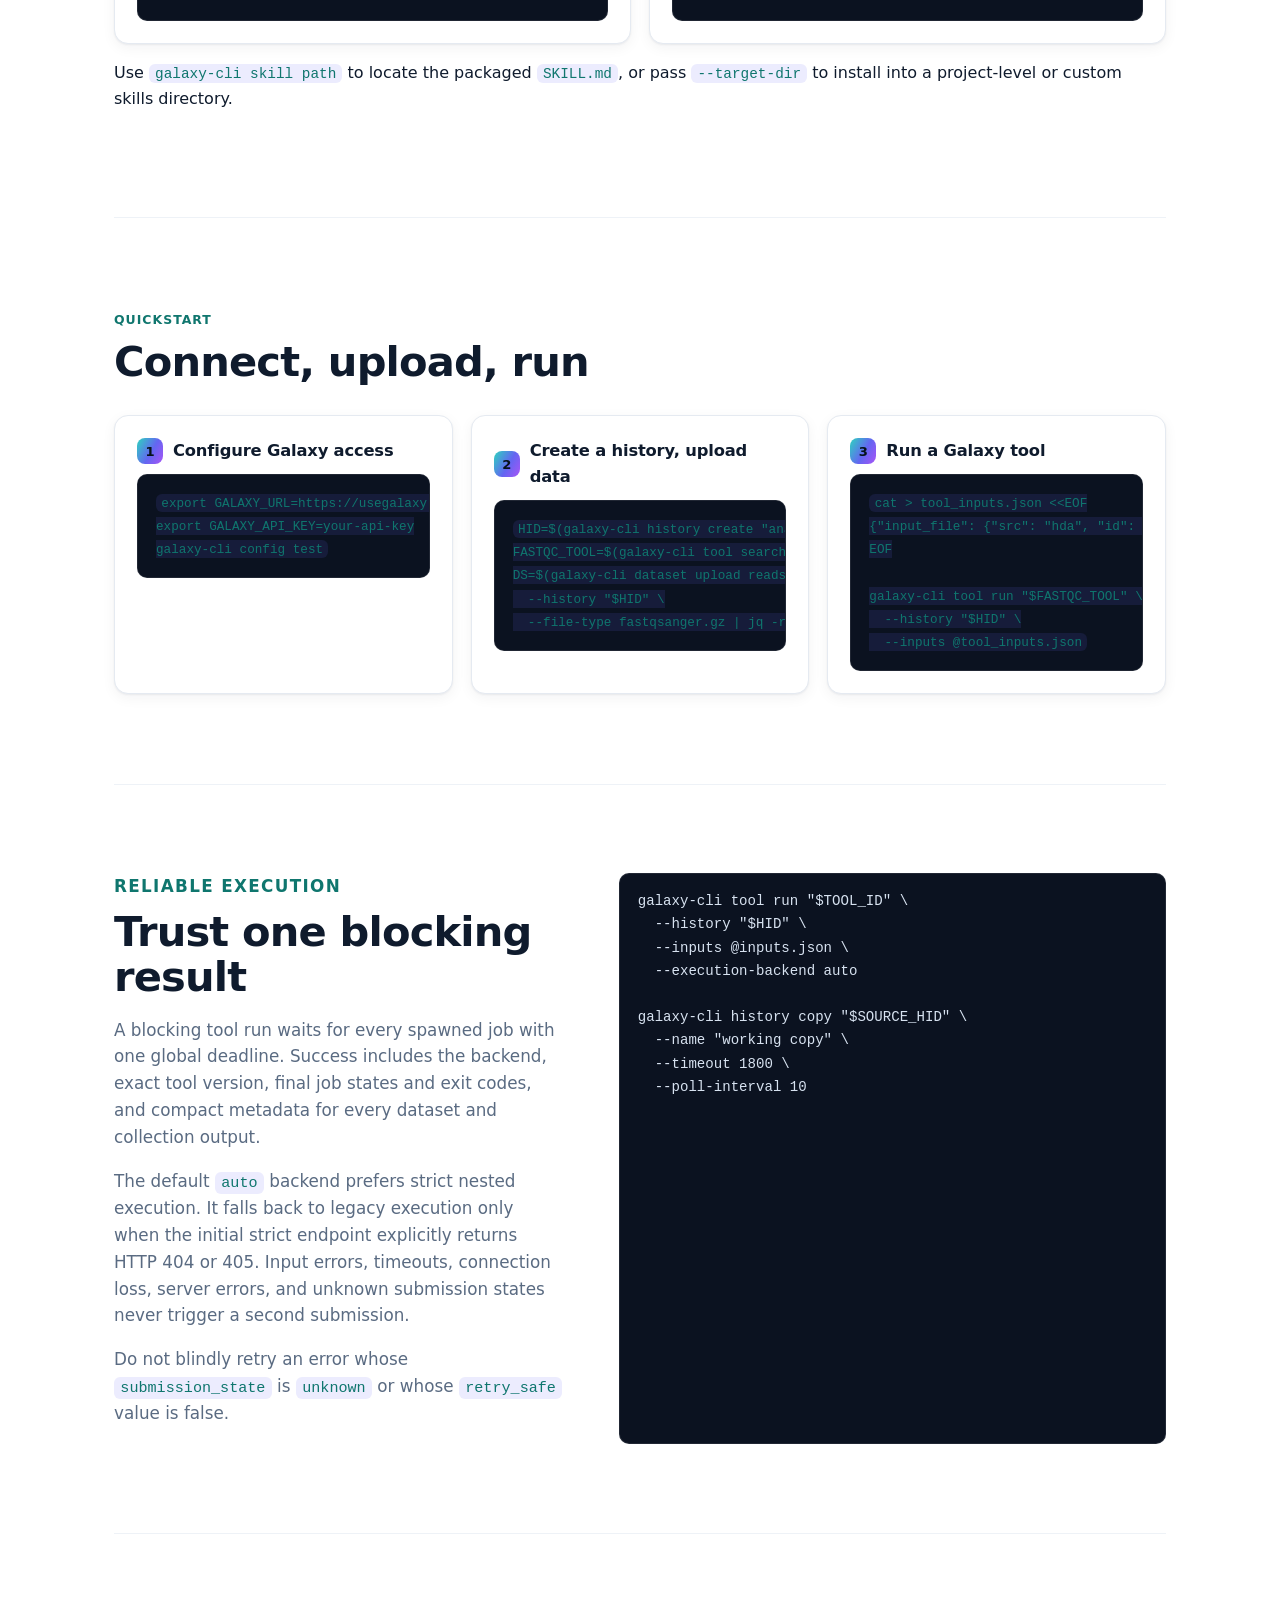
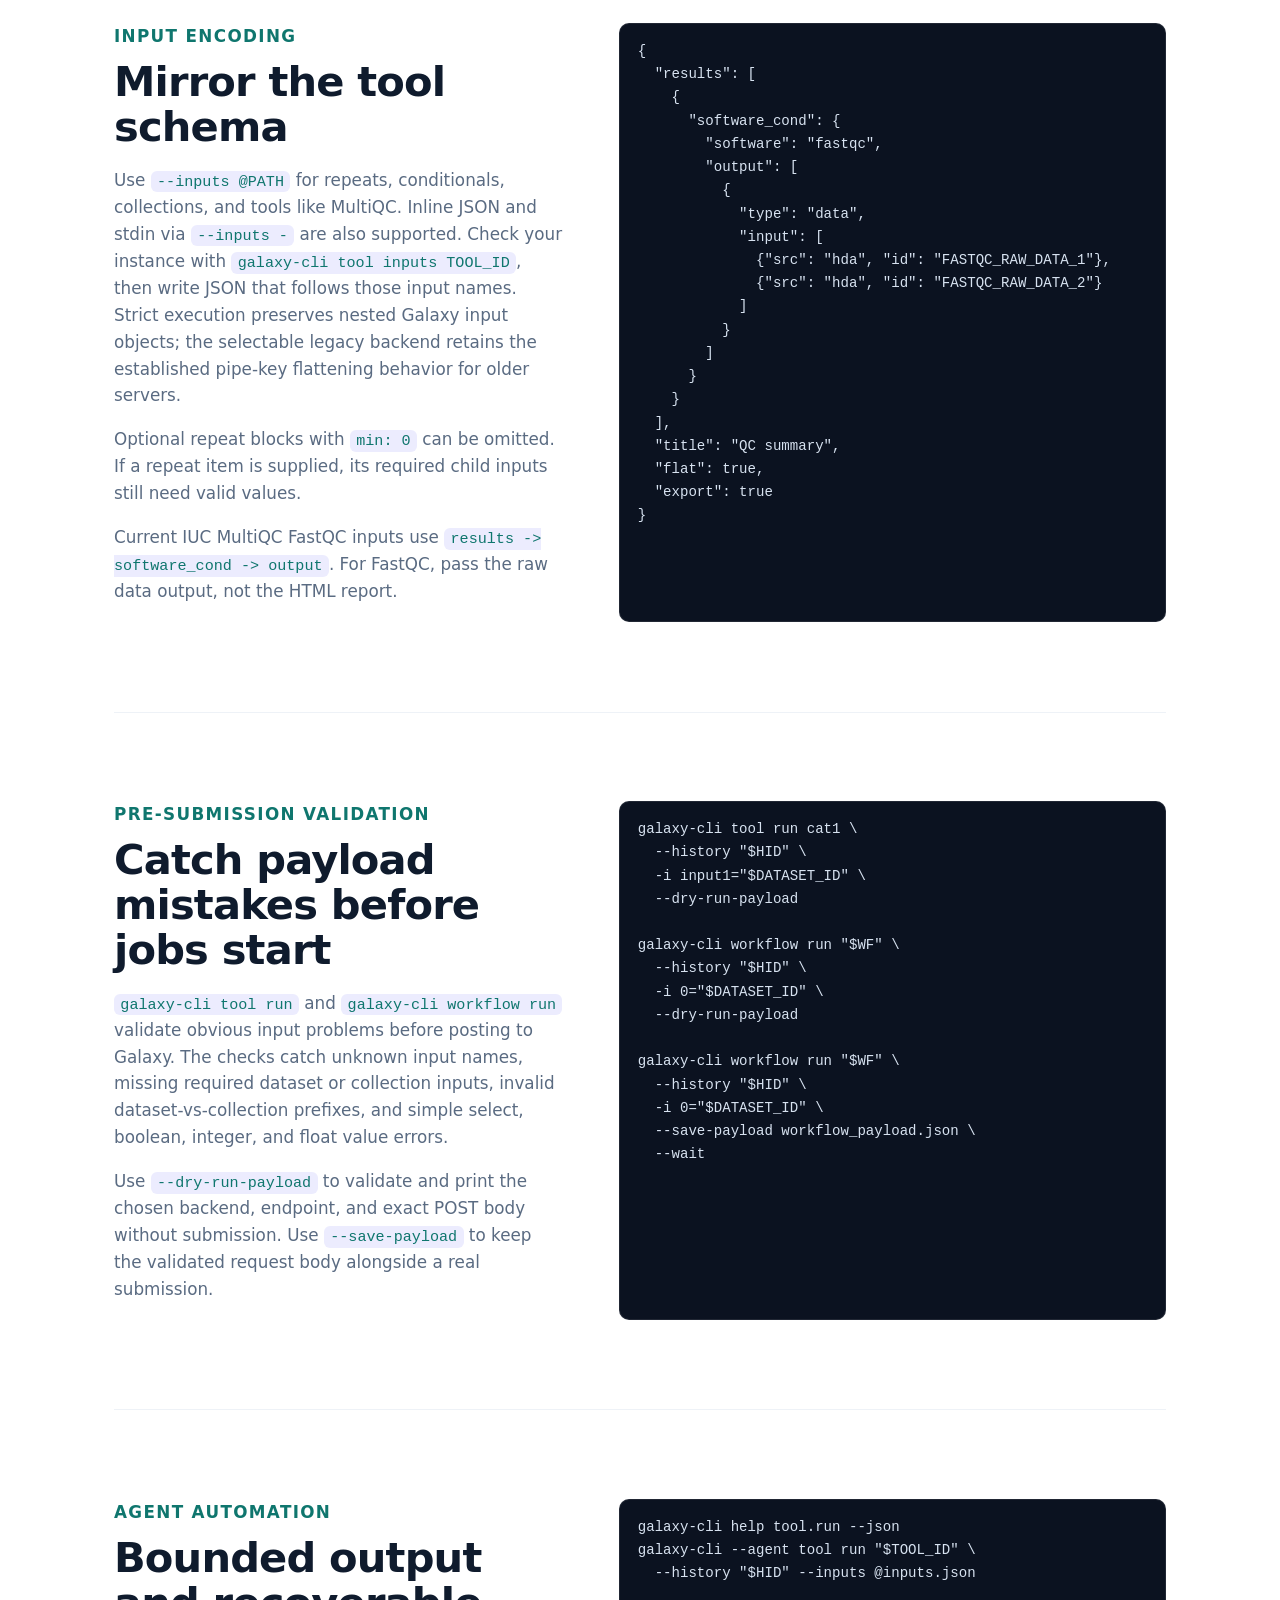
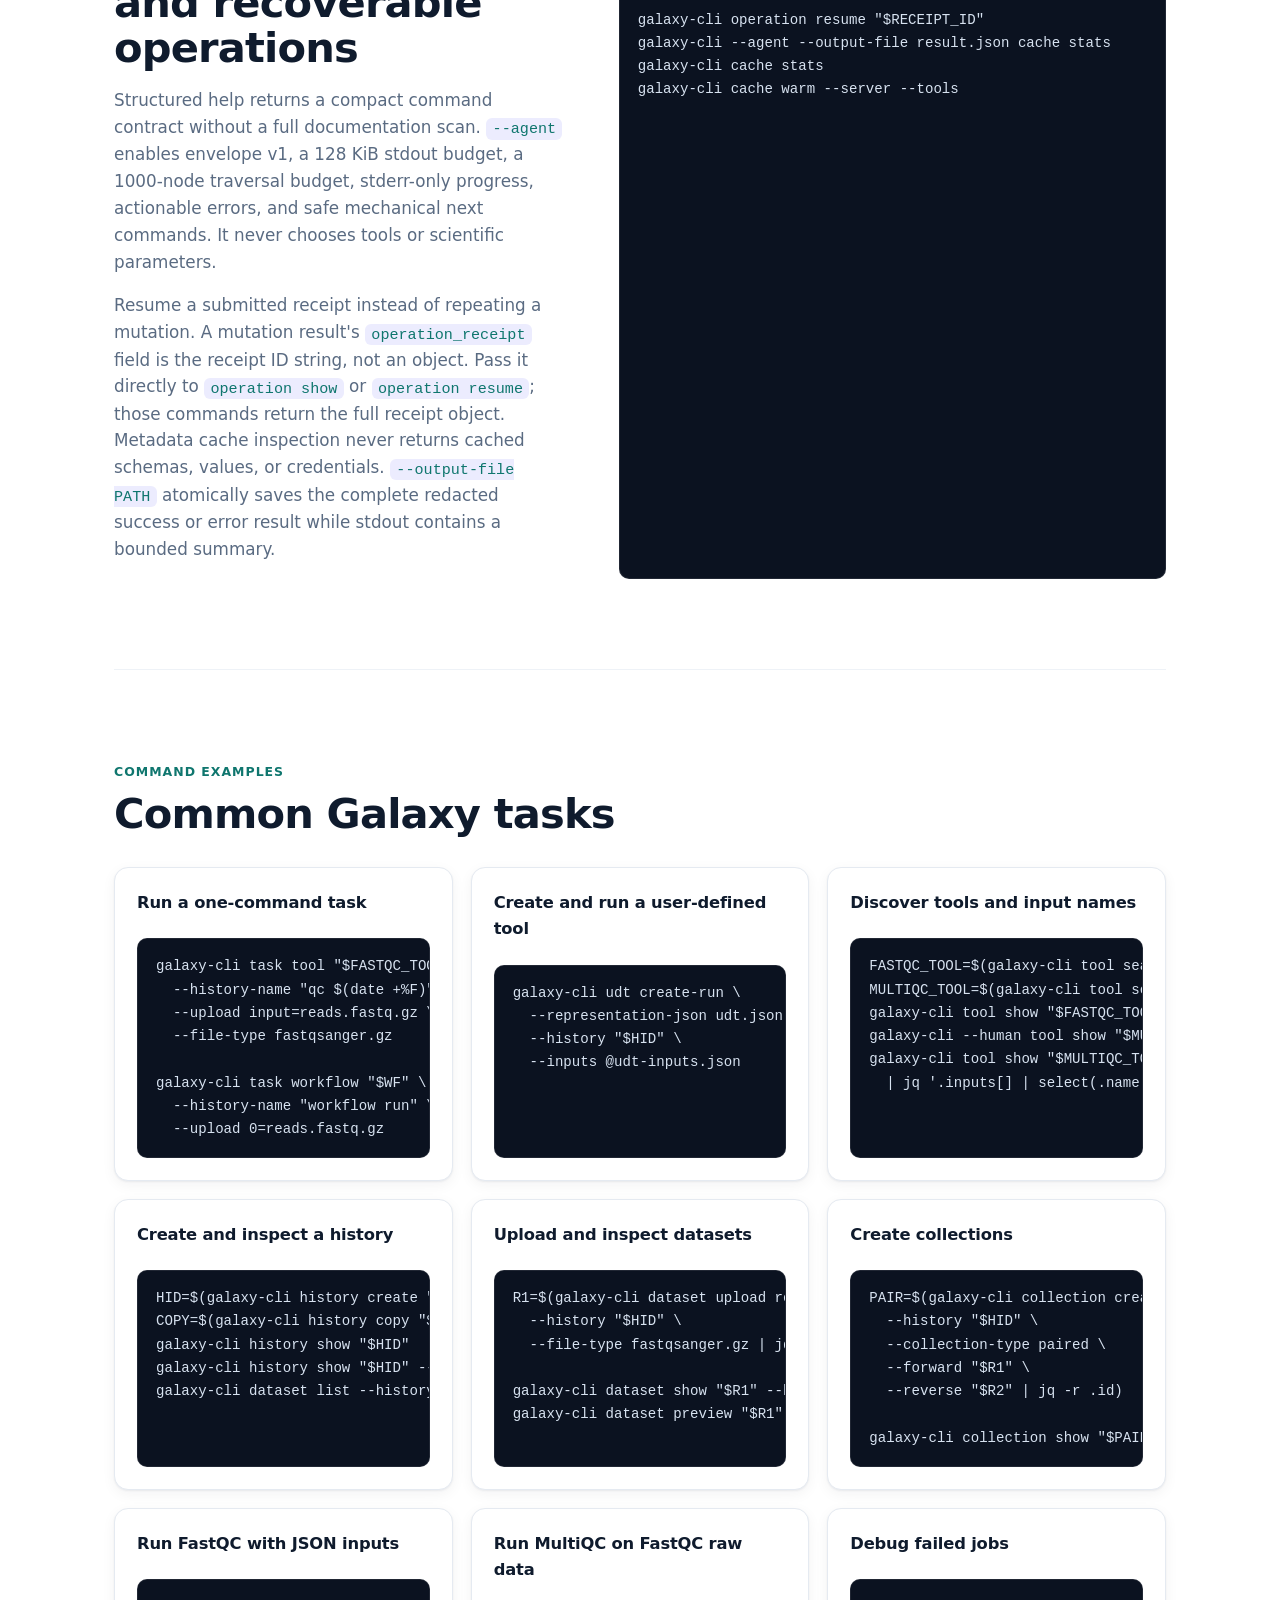
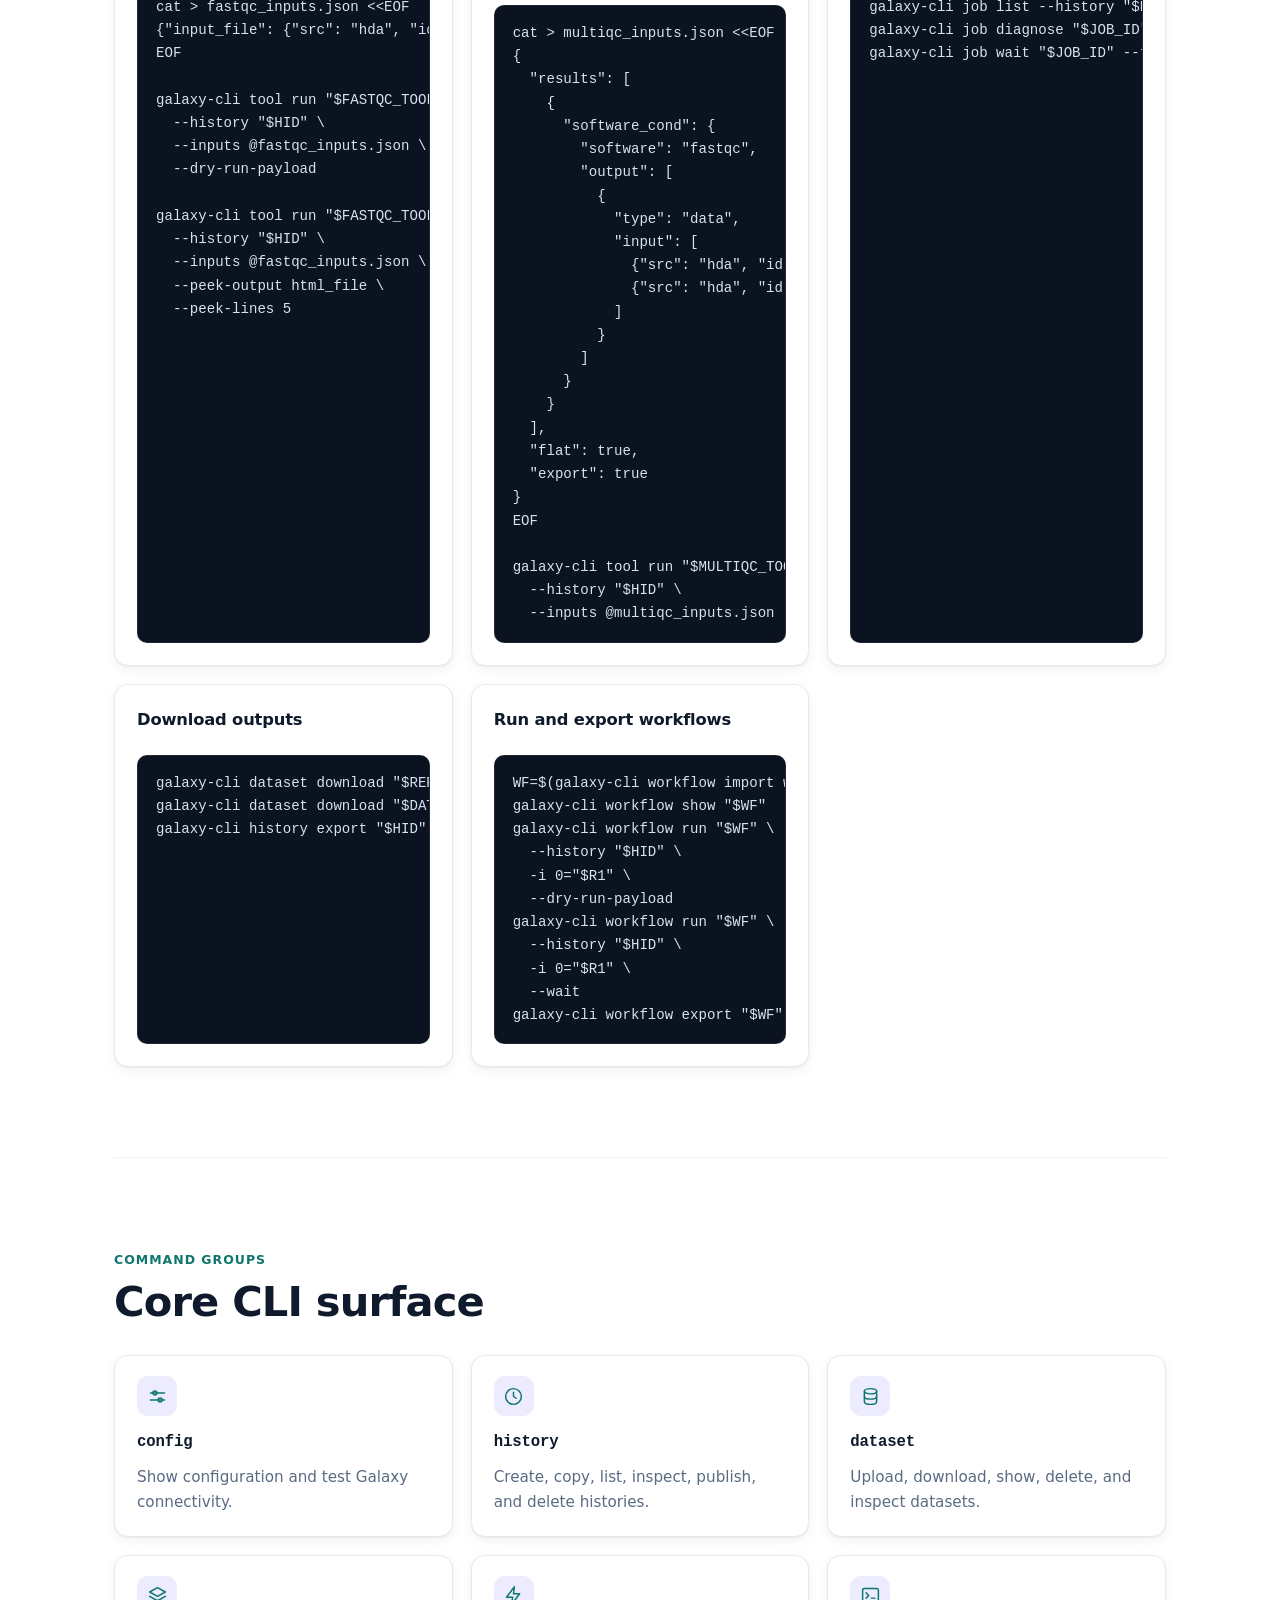
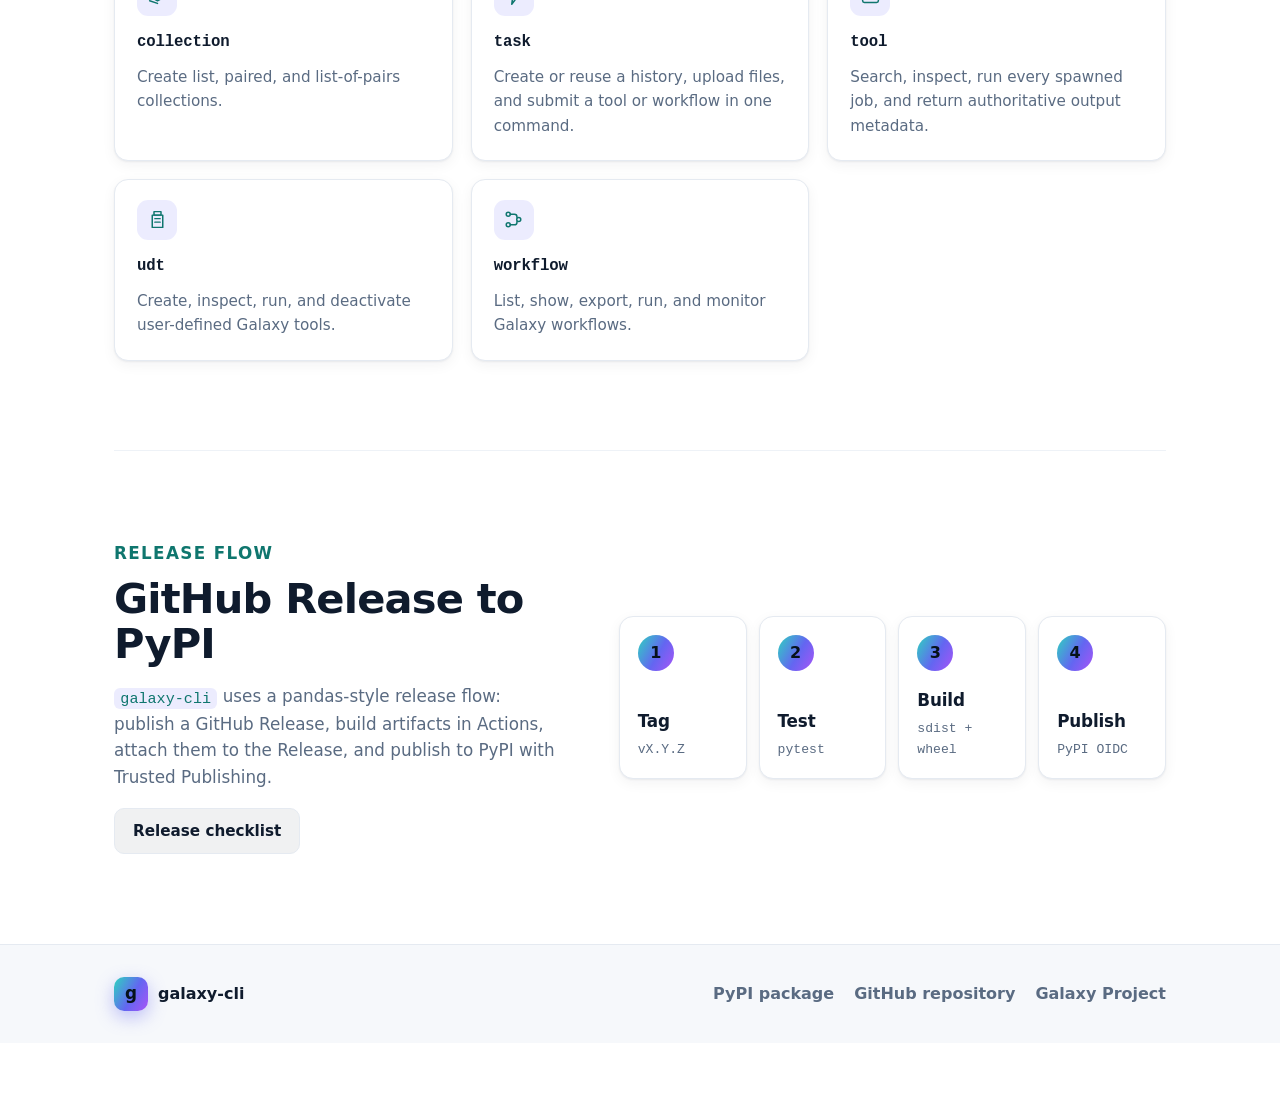
==== commit bd1963e2: "Clarify operation receipt contract" ====
--- a/docs/index.html
+++ b/docs/index.html
@@ -305,6 +305,10 @@
           </p>
           <p>
             Resume a submitted receipt instead of repeating a mutation.
+            A mutation result's <code>operation_receipt</code> field is the
+            receipt ID string, not an object. Pass it directly to
+            <code>operation show</code> or <code>operation resume</code>;
+            those commands return the full receipt object.
             Metadata cache inspection never returns cached schemas, values, or
             credentials. <code>--output-file PATH</code> atomically saves the
             complete redacted success or error result while stdout contains a
